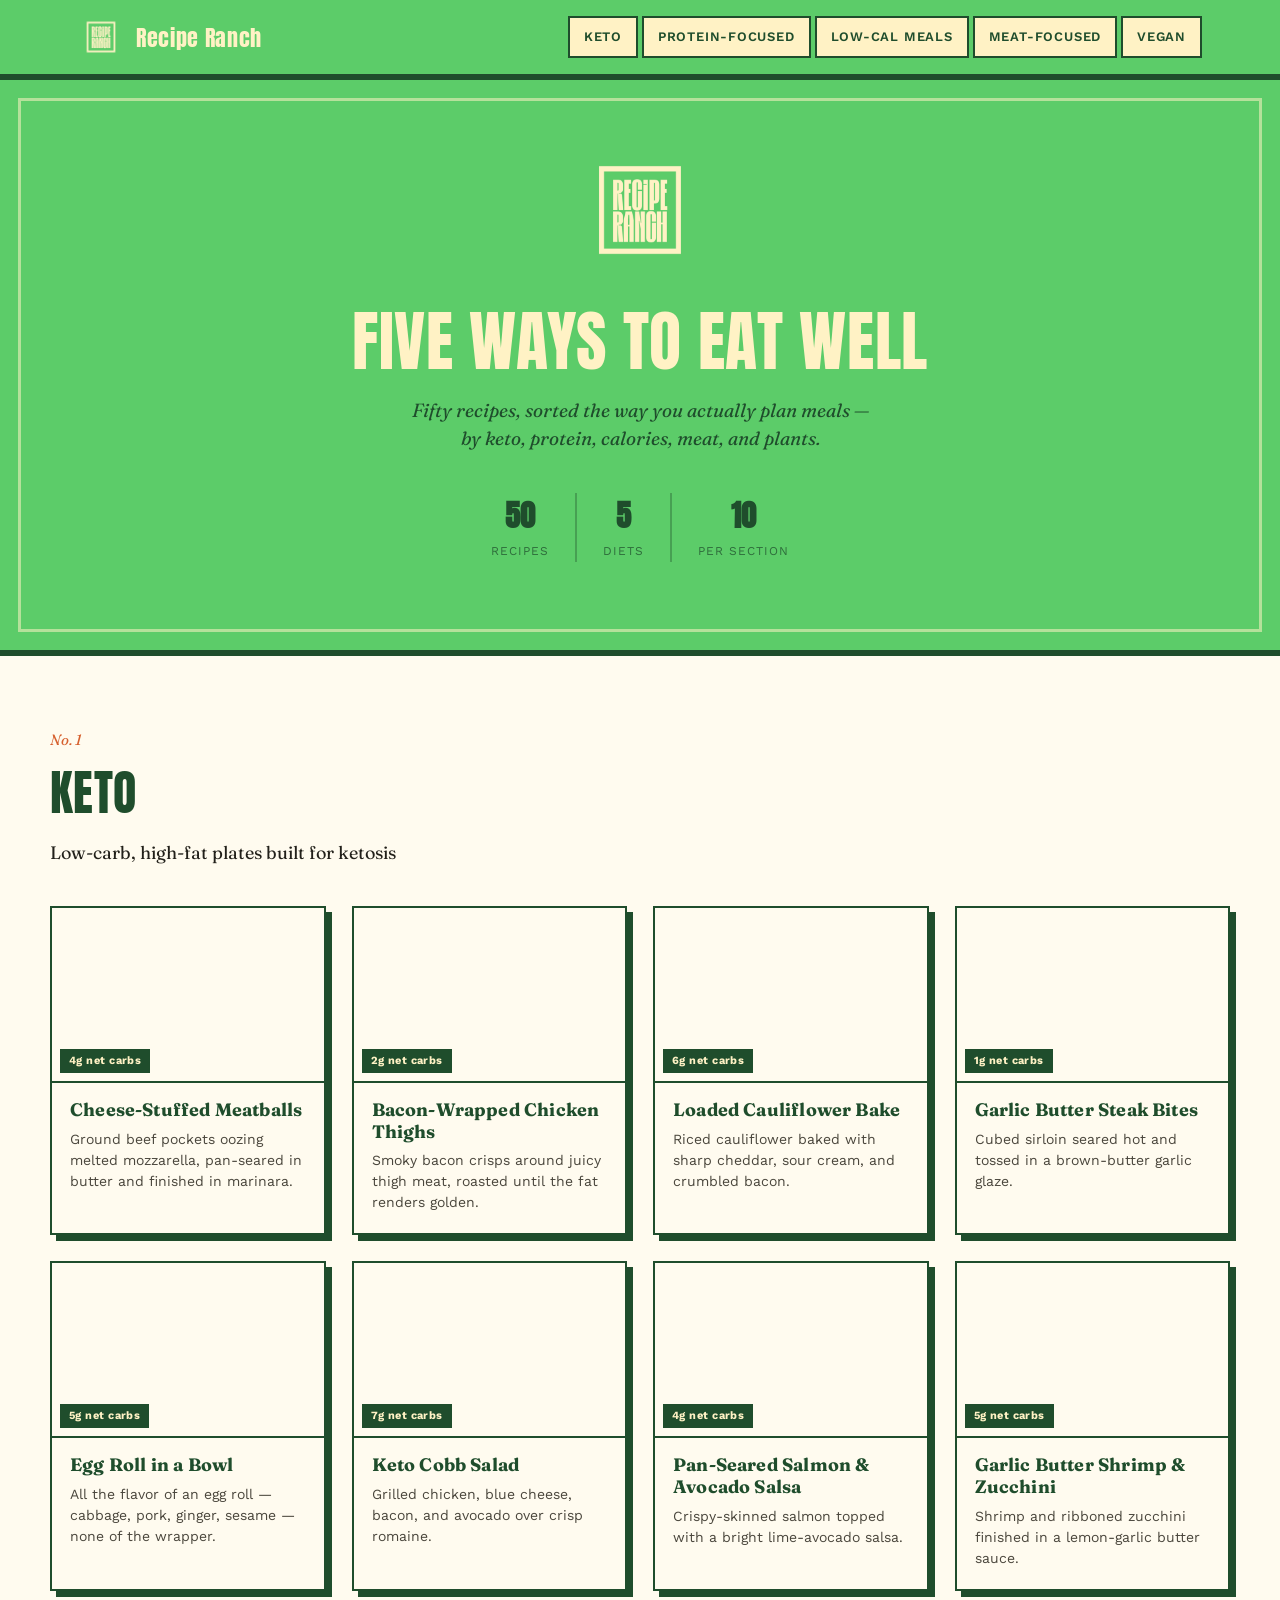
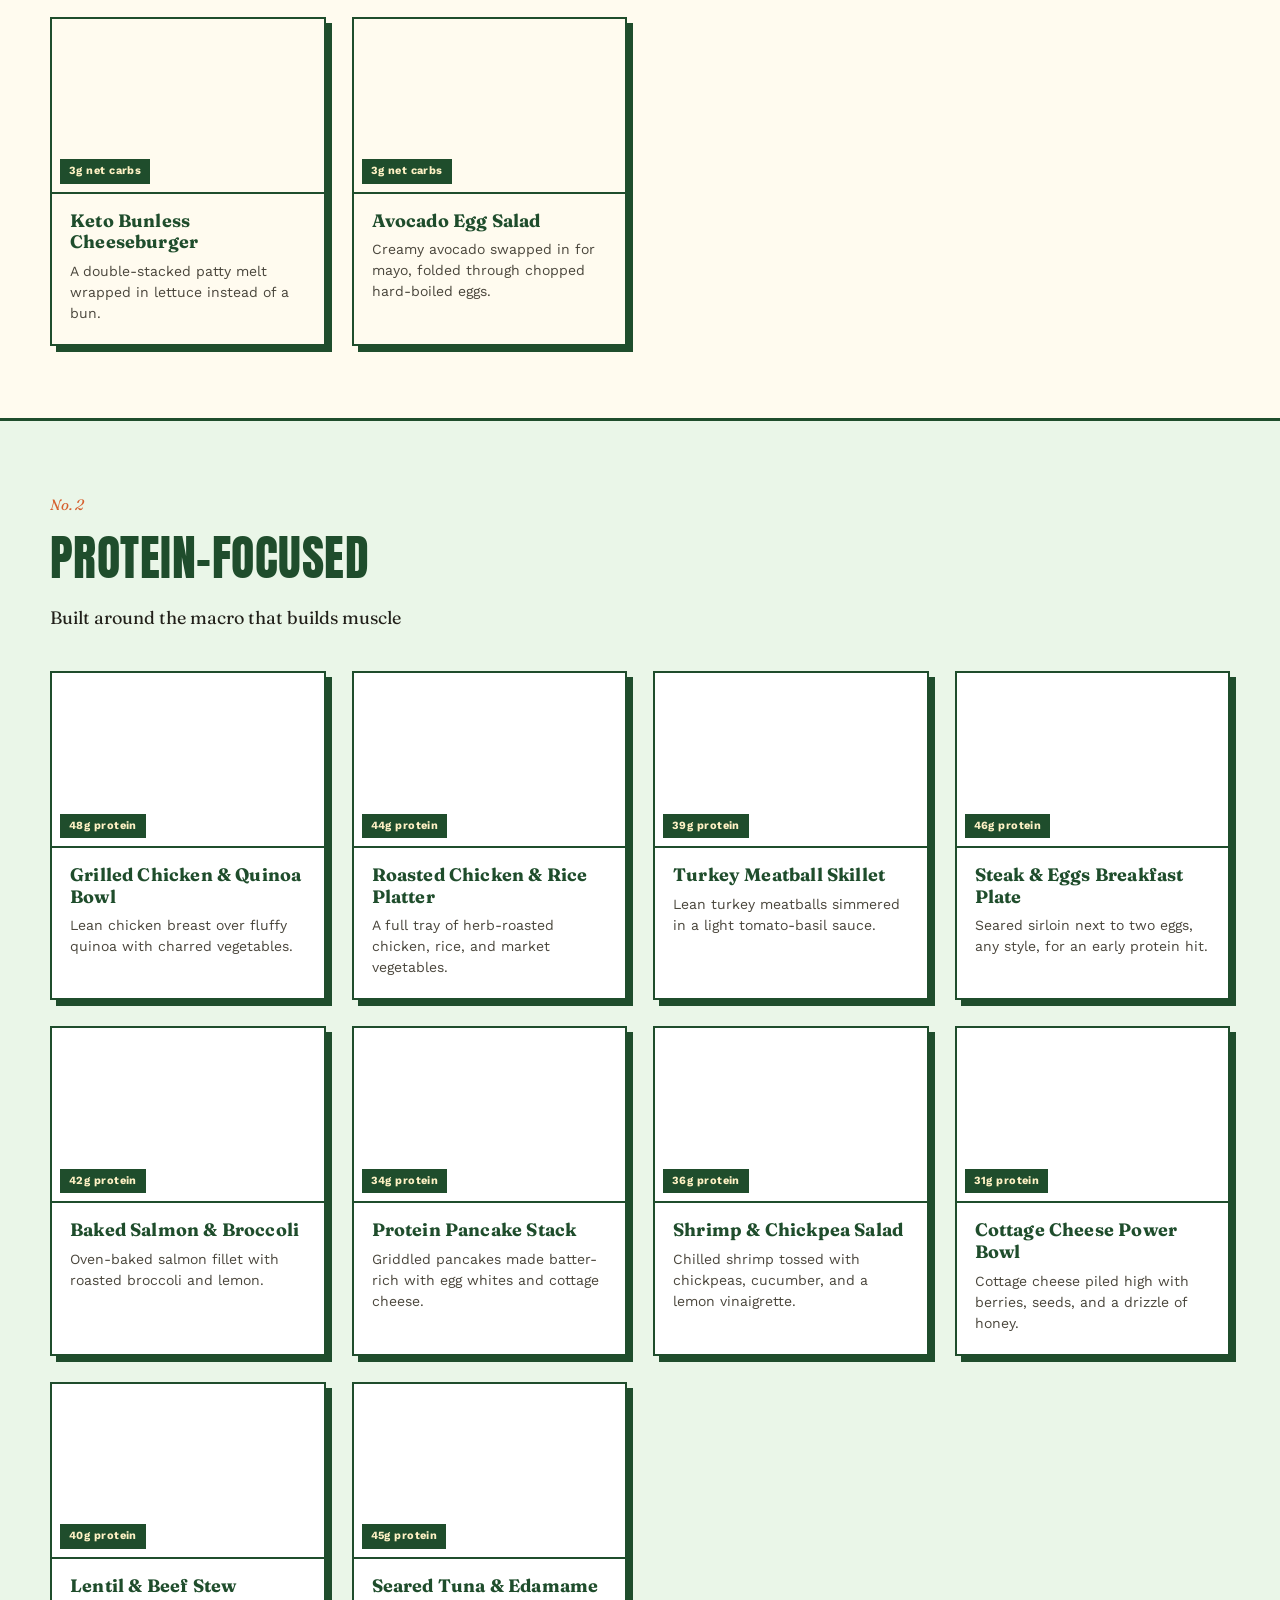
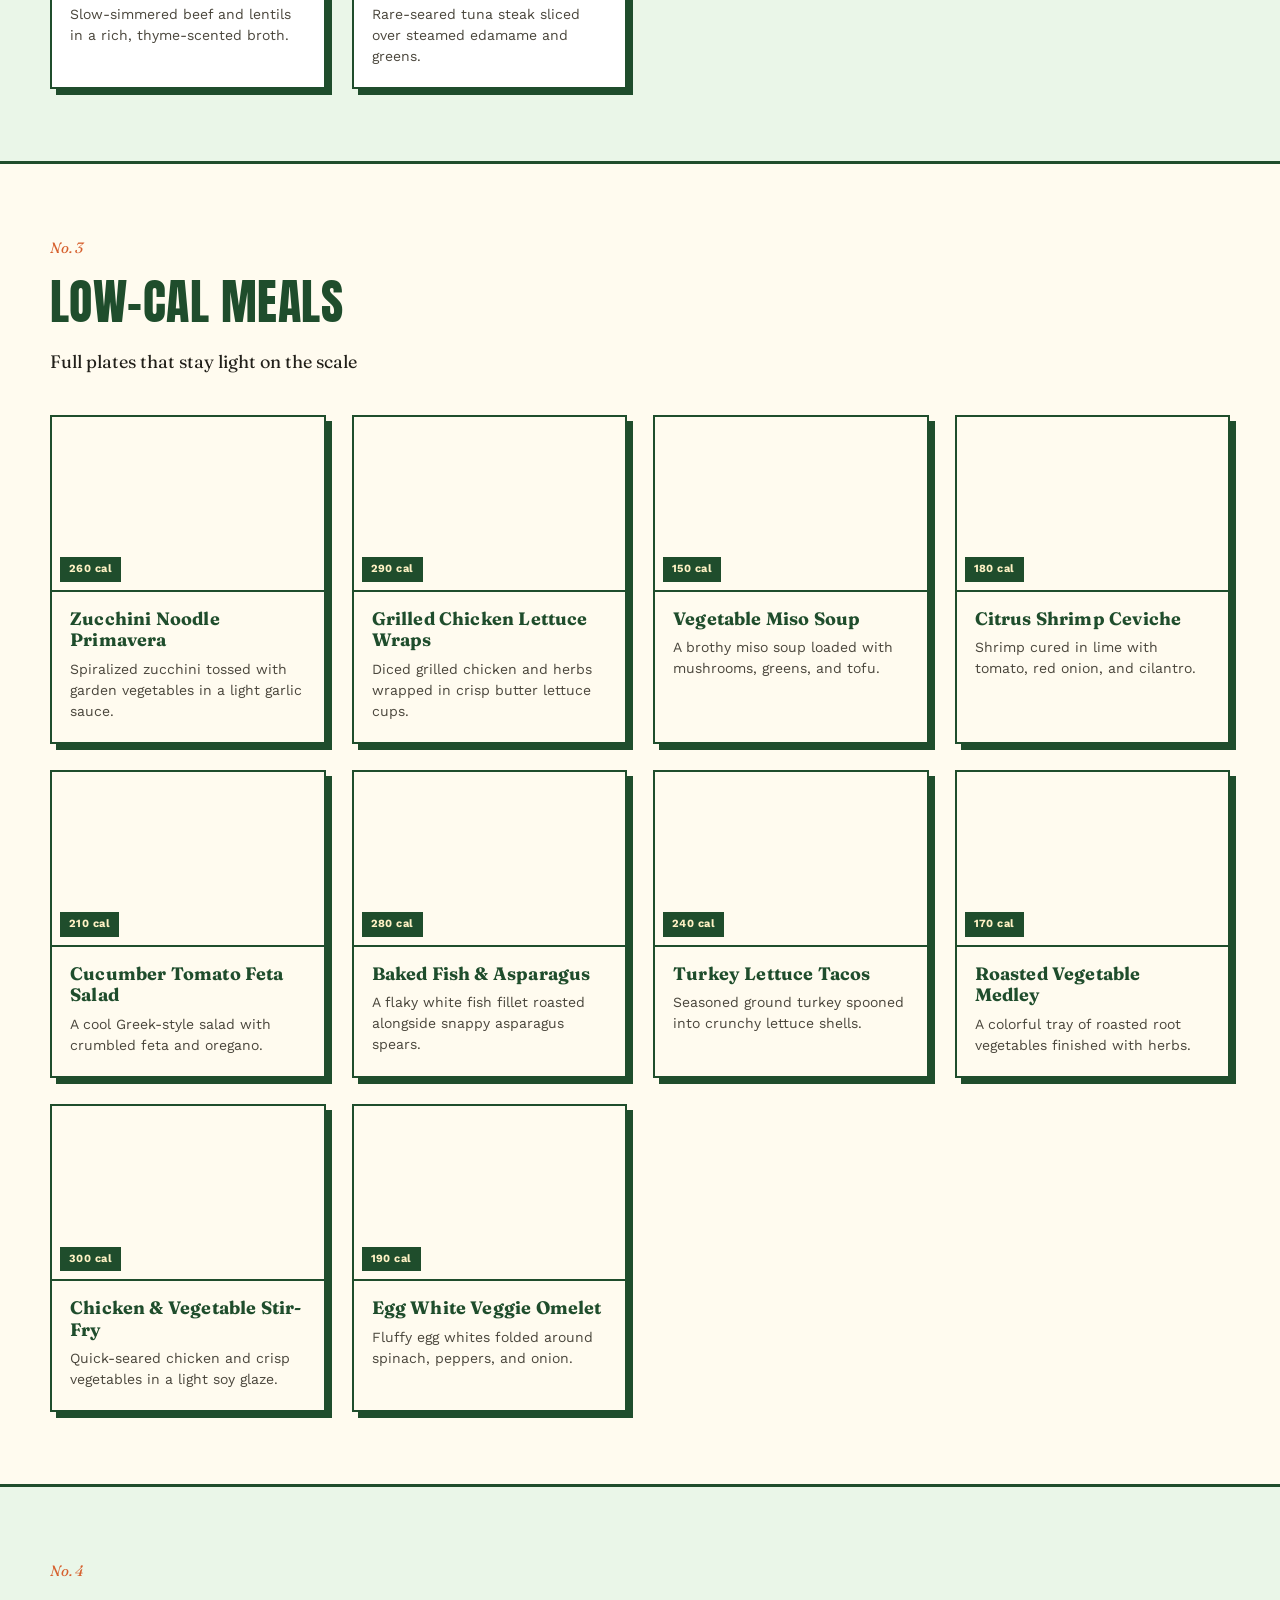
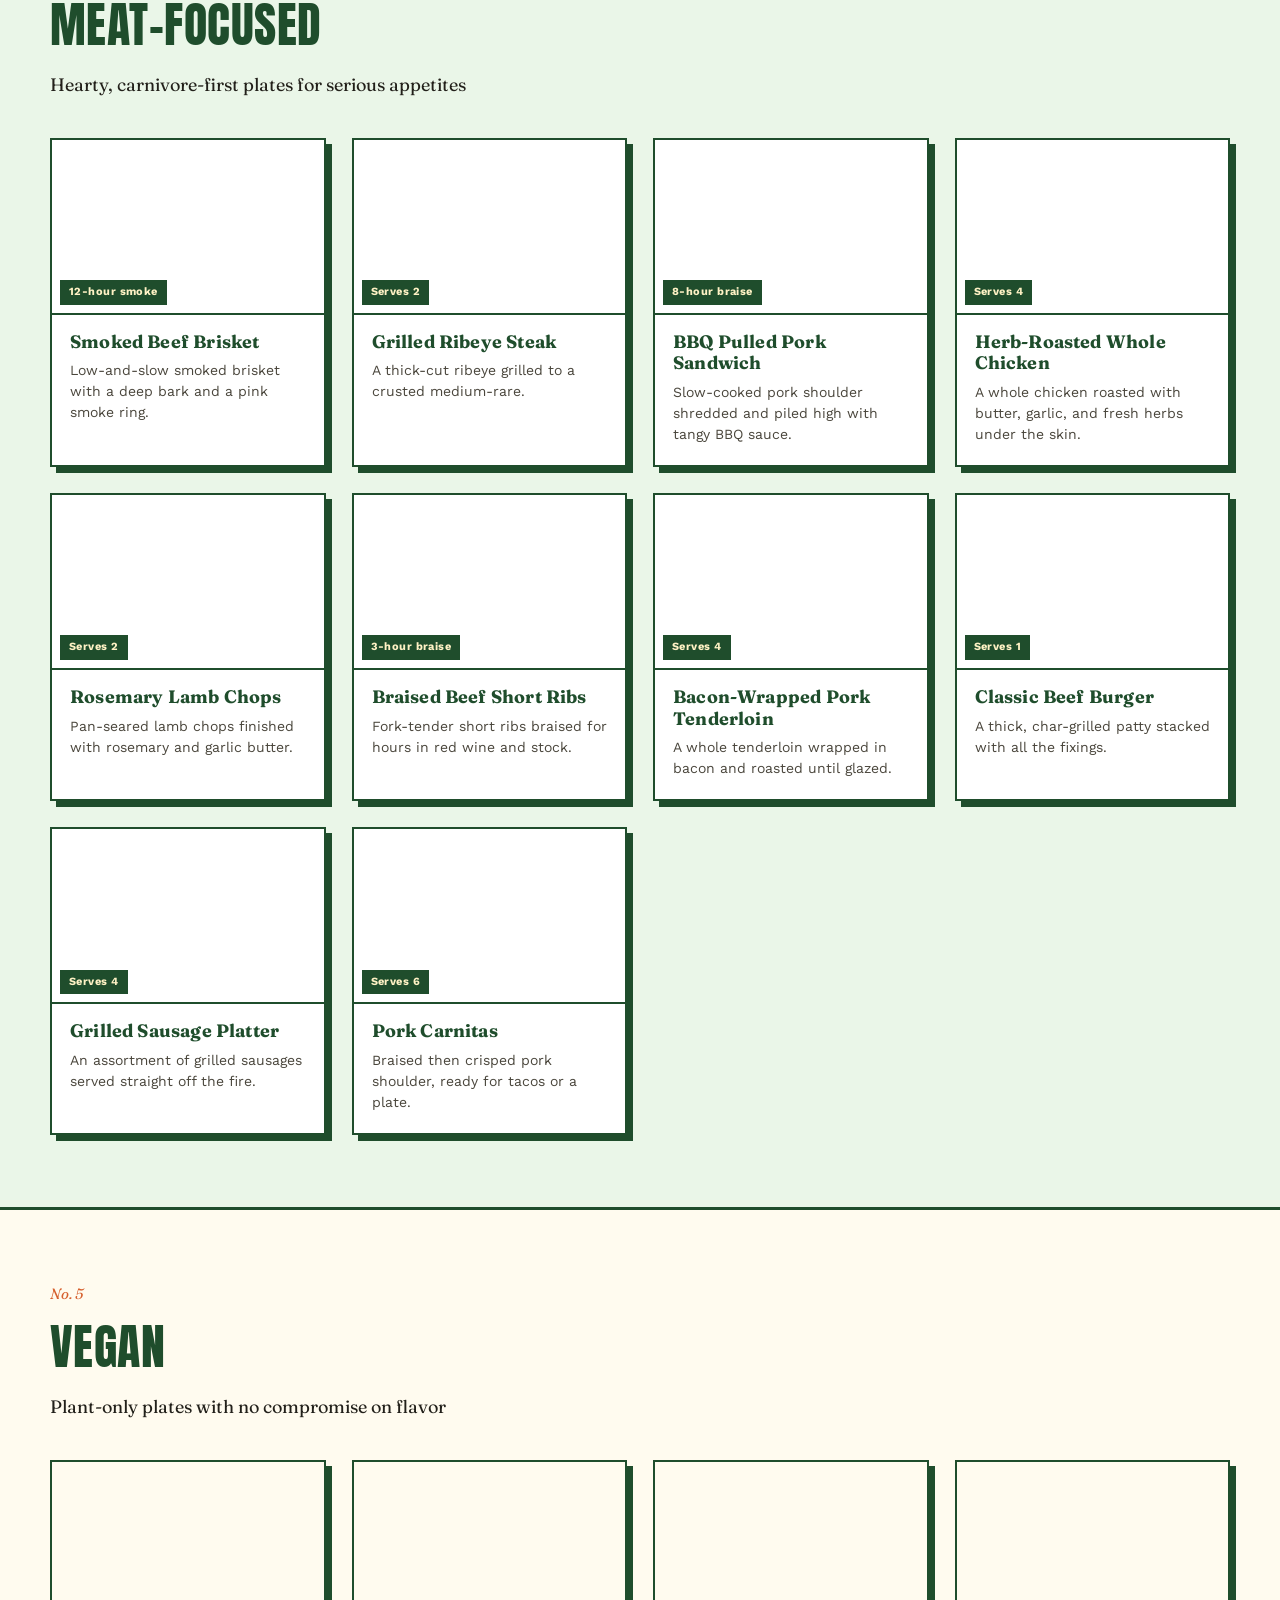
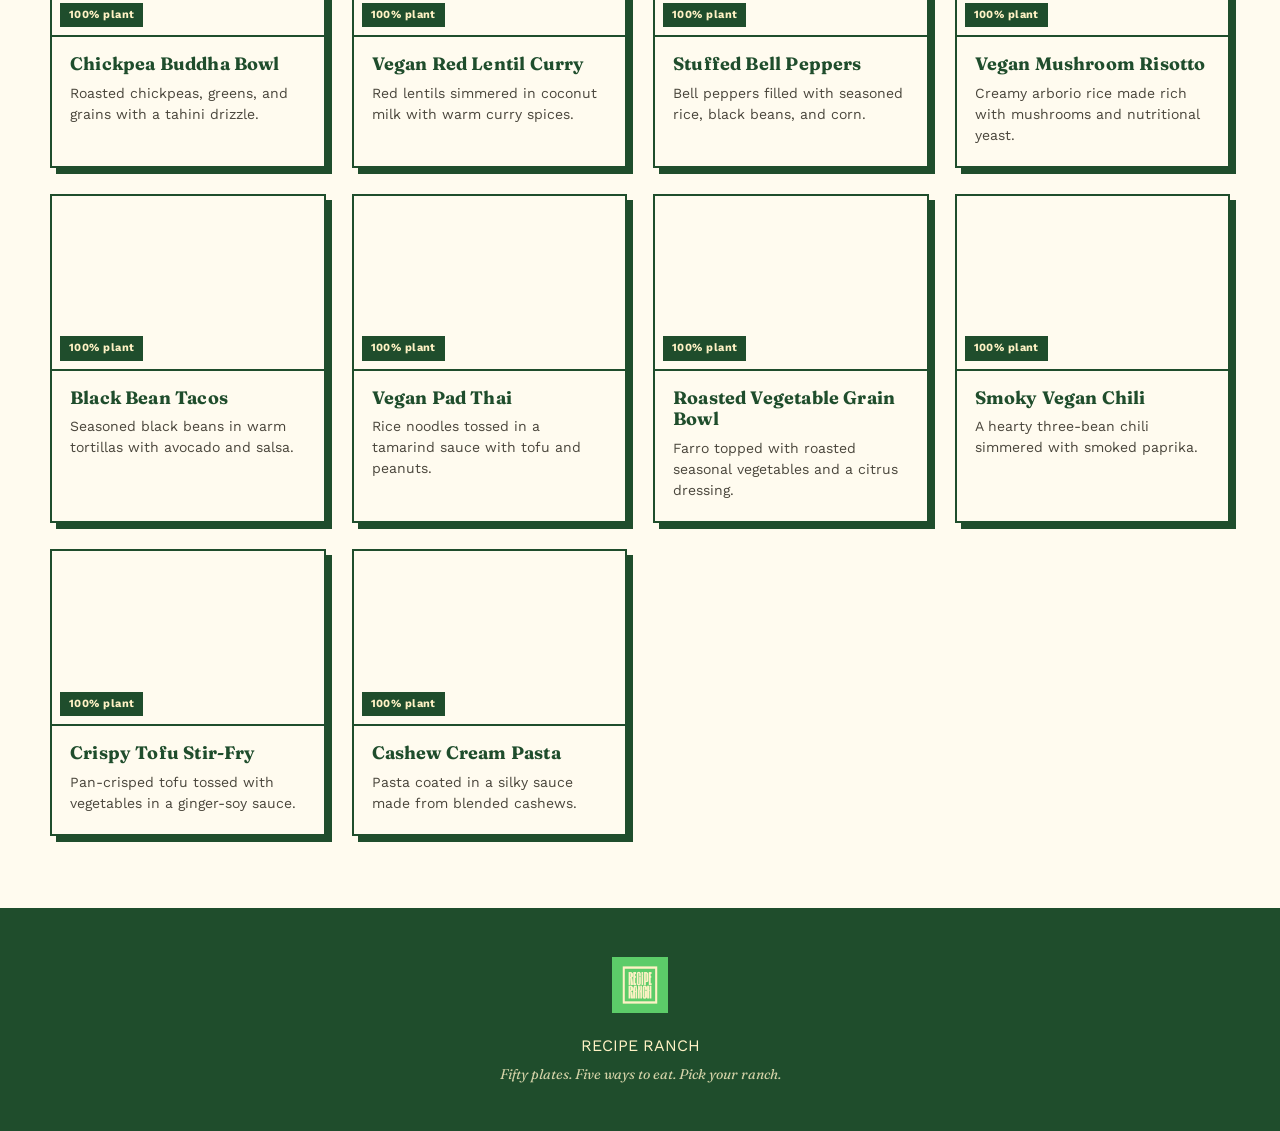
==== recipe-ranch.html @ 983e6ba3 "Add complete 50-recipe Recipe Ranch single-file web app with interactive modals" ====
<!DOCTYPE html>
<html lang="en">
<head>
<meta charset="UTF-8">
<meta name="viewport" content="width=device-width, initial-scale=1.0">
<title>Recipe Ranch</title>
<link rel="preconnect" href="https://fonts.googleapis.com">
<link href="https://fonts.googleapis.com/css2?family=Anton&family=Fraunces:ital,opsz,wght@0,9..144,400;0,9..144,600;0,9..144,700;1,9..144,500&family=Work+Sans:wght@400;500;600;700&display=swap" rel="stylesheet">
<style>
  :root {
    --green: #5CCC69;
    --green-deep: #1F4D2C;
    --green-light: #EAF6E8;
    --cream: #FFF2C5;
    --cream-soft: #FFFBEF;
    --ink: #22201A;
    --clay: #D6602E;
  }

  * { box-sizing: border-box; }
  html { scroll-behavior: smooth; }
  body {
    margin: 0;
    background: var(--cream-soft);
    color: var(--ink);
    font-family: 'Work Sans', sans-serif;
    line-height: 1.5;
  }

  h1, h2, h3 {
    font-family: 'Anton', sans-serif;
    font-weight: 400;
    letter-spacing: 0.01em;
    margin: 0;
  }

  a { color: inherit; }

  /* ---------- Header / Nav ---------- */
  header {
    position: sticky;
    top: 0;
    z-index: 50;
    background: var(--green);
    border-bottom: 6px solid var(--green-deep);
  }
  .nav-wrap {
    max-width: 1180px;
    margin: 0 auto;
    padding: 14px 28px;
    display: flex;
    align-items: center;
    justify-content: space-between;
    gap: 24px;
  }
  .brand {
    display: flex;
    align-items: center;
    gap: 12px;
  }
  .brand img {
    height: 46px;
    width: 46px;
    display: block;
  }
  .brand span {
    font-family: 'Anton', sans-serif;
    color: var(--cream);
    font-size: 22px;
    letter-spacing: 0.03em;
  }
  nav {
    display: flex;
    gap: 4px;
    flex-wrap: wrap;
  }
  nav a {
    text-decoration: none;
    color: var(--green-deep);
    background: var(--cream);
    font-weight: 600;
    font-size: 13px;
    text-transform: uppercase;
    letter-spacing: 0.06em;
    padding: 9px 14px;
    border: 2px solid var(--green-deep);
    transition: transform 0.15s ease, background 0.15s ease;
  }
  nav a:hover {
    background: var(--clay);
    color: var(--cream);
    transform: translateY(-2px);
  }

  /* ---------- Hero ---------- */
  .hero {
    background: var(--green);
    padding: 64px 28px 88px;
    position: relative;
    overflow: hidden;
    border-bottom: 6px solid var(--green-deep);
  }
  .hero::after {
    content: "";
    position: absolute;
    inset: 18px;
    border: 3px solid rgba(255,242,197,0.55);
    pointer-events: none;
  }
  .hero-inner {
    max-width: 780px;
    margin: 0 auto;
    text-align: center;
    position: relative;
  }
  .hero-inner img {
    width: 132px;
    margin-bottom: 26px;
  }
  .hero h1 {
    color: var(--cream);
    font-size: clamp(38px, 7vw, 66px);
    line-height: 0.98;
    text-transform: uppercase;
  }
  .hero p.sub {
    color: var(--green-deep);
    font-family: 'Fraunces', serif;
    font-style: italic;
    font-size: 19px;
    max-width: 480px;
    margin: 22px auto 0;
  }
  .hero-stats {
    margin-top: 40px;
    display: flex;
    justify-content: center;
    gap: 0;
    flex-wrap: wrap;
  }
  .hero-stats div {
    padding: 0 26px;
    border-left: 2px solid rgba(31,77,44,0.35);
  }
  .hero-stats div:first-child { border-left: none; }
  .hero-stats strong {
    display: block;
    font-family: 'Anton', sans-serif;
    font-size: 30px;
    color: var(--green-deep);
  }
  .hero-stats span {
    font-size: 12px;
    text-transform: uppercase;
    letter-spacing: 0.08em;
    color: var(--green-deep);
    opacity: 0.75;
  }

  /* ---------- Bands / Sections ---------- */
  .band {
    padding: 72px 28px;
    border-bottom: 3px solid var(--green-deep);
  }
  .band-cream { background: var(--cream-soft); }
  .band-green-light { background: var(--green-light); }

  .wrap { max-width: 1180px; margin: 0 auto; }

  .section-head {
    margin-bottom: 40px;
    max-width: 620px;
  }
  .eyebrow-mark {
    display: inline-block;
    font-family: 'Fraunces', serif;
    font-style: italic;
    font-size: 15px;
    color: var(--clay);
    margin-bottom: 6px;
  }
  .section-head h2 {
    font-size: clamp(32px, 5vw, 48px);
    color: var(--green-deep);
    text-transform: uppercase;
  }
  .section-head .tagline {
    font-family: 'Fraunces', serif;
    font-size: 18px;
    color: var(--ink);
    margin-top: 10px;
  }

  .grid {
    display: grid;
    grid-template-columns: repeat(auto-fill, minmax(250px, 1fr));
    gap: 26px;
  }

  .card {
    background: var(--cream-soft);
    border: 2px solid var(--green-deep);
    box-shadow: 6px 6px 0 var(--green-deep);
    display: flex;
    flex-direction: column;
    transition: transform 0.18s ease, box-shadow 0.18s ease;
  }
  .band-green-light .card { background: #fff; }
  .card:hover {
    transform: translate(-3px, -3px);
    box-shadow: 9px 9px 0 var(--green-deep);
  }
  .card-img {
    height: 175px;
    background-size: cover;
    background-position: center;
    position: relative;
    border-bottom: 2px solid var(--green-deep);
  }
  .macro-tag {
    position: absolute;
    bottom: 8px;
    left: 8px;
    background: var(--green-deep);
    color: var(--cream);
    font-size: 11px;
    font-weight: 700;
    letter-spacing: 0.04em;
    padding: 4px 9px;
  }
  .card-body {
    padding: 16px 18px 20px;
    flex: 1;
    display: flex;
    flex-direction: column;
  }
  .card-body h3 {
    font-family: 'Fraunces', serif;
    font-weight: 700;
    font-size: 18px;
    color: var(--green-deep);
    line-height: 1.2;
    margin-bottom: 8px;
  }
  .card-body p {
    font-size: 14px;
    color: #4a463c;
    margin: 0;
  }

  /* ---------- Footer ---------- */
  footer {
    background: var(--green-deep);
    color: var(--cream);
    text-align: center;
    padding: 46px 28px;
  }
  footer img {
    height: 56px;
    margin-bottom: 14px;
  }
  footer p {
    font-family: 'Fraunces', serif;
    font-style: italic;
    font-size: 14px;
    opacity: 0.8;
    margin: 6px 0 0;
  }

  @media (max-width: 640px) {
    nav { display: none; }
    .hero { padding: 48px 20px 64px; }
    .band { padding: 52px 18px; }
  }

  /* ---------- Recipe Modal Styles ---------- */
  a.card {
    text-decoration: none;
    color: inherit;
  }
  .card-img {
    position: relative;
    overflow: hidden;
  }
  .card-hover-overlay {
    position: absolute;
    inset: 0;
    background: rgba(31, 77, 44, 0.4);
    display: flex;
    align-items: center;
    justify-content: center;
    opacity: 0;
    transition: opacity 0.2s ease;
  }
  .card:hover .card-hover-overlay {
    opacity: 1;
  }
  .card-hover-btn {
    background: var(--cream);
    color: var(--green-deep);
    font-family: 'Anton', sans-serif;
    font-size: 13px;
    text-transform: uppercase;
    letter-spacing: 0.05em;
    padding: 8px 14px;
    border: 2px solid var(--green-deep);
    box-shadow: 3px 3px 0 var(--green-deep);
  }

  .recipe-modal {
    position: fixed;
    inset: 0;
    z-index: 1000;
    display: flex;
    align-items: center;
    justify-content: center;
    padding: 20px;
    opacity: 0;
    pointer-events: none;
    transition: opacity 0.25s ease;
  }
  .recipe-modal:target {
    opacity: 1;
    pointer-events: auto;
  }
  .modal-overlay-bg {
    position: absolute;
    inset: 0;
    background: rgba(34, 32, 26, 0.7);
    backdrop-filter: blur(4px);
    cursor: default;
  }
  .modal-dialog {
    position: relative;
    z-index: 1001;
    background: var(--cream-soft);
    border: 4px solid var(--green-deep);
    box-shadow: 10px 10px 0 var(--green-deep);
    width: 100%;
    max-width: 900px;
    max-height: 90vh;
    overflow-y: auto;
    border-radius: 0;
  }
  .close-btn {
    position: absolute;
    top: 14px;
    right: 14px;
    z-index: 1002;
    background: var(--clay);
    color: var(--cream);
    font-family: 'Anton', sans-serif;
    font-size: 14px;
    text-transform: uppercase;
    letter-spacing: 0.05em;
    padding: 6px 12px;
    text-decoration: none;
    border: 2px solid var(--green-deep);
    box-shadow: 2px 2px 0 var(--green-deep);
    transition: transform 0.15s ease, background 0.15s ease;
  }
  .close-btn:hover {
    background: var(--clay-hover);
    transform: translateY(-1px);
  }
  .modal-hero {
    display: grid;
    grid-template-columns: 240px 1fr;
    background: var(--cream);
    border-bottom: 4px solid var(--green-deep);
  }
  .modal-hero-img {
    background-size: cover;
    background-position: center;
    border-right: 4px solid var(--green-deep);
    min-height: 180px;
  }
  .modal-hero-body {
    padding: 24px;
    display: flex;
    flex-direction: column;
    justify-content: center;
  }
  .modal-category-tag {
    align-self: flex-start;
    background: var(--clay);
    color: var(--cream);
    font-size: 11px;
    font-weight: 700;
    text-transform: uppercase;
    letter-spacing: 0.06em;
    padding: 3px 8px;
    margin-bottom: 8px;
    border: 1px solid var(--green-deep);
  }
  .modal-hero-body h2 {
    font-size: 32px;
    color: var(--green-deep);
    margin: 0 0 6px 0;
    line-height: 1.1;
  }
  .modal-hero-body p {
    font-family: 'Fraunces', serif;
    font-size: 15px;
    color: #4a463c;
    margin: 0;
  }
  .modal-stats-bar {
    display: grid;
    grid-template-columns: repeat(6, 1fr);
    background: var(--green);
    border-bottom: 4px solid var(--green-deep);
    text-align: center;
  }
  .stat-box {
    padding: 12px 6px;
    border-right: 2px solid var(--green-deep);
  }
  .stat-box:last-child { border-right: none; }
  .stat-box label {
    display: block;
    font-size: 11px;
    text-transform: uppercase;
    font-weight: 700;
    color: var(--green-deep);
  }
  .stat-box value {
    display: block;
    font-family: 'Anton', sans-serif;
    font-size: 20px;
    color: var(--cream);
    text-shadow: 1px 1px 0 var(--green-deep);
  }
  .recipe-body-grid {
    display: grid;
    grid-template-columns: 1fr 1.3fr;
    gap: 32px;
    padding: 32px;
  }
  .section-title {
    font-size: 24px;
    color: var(--green-deep);
    text-transform: uppercase;
    border-bottom: 3px solid var(--green-deep);
    padding-bottom: 6px;
    margin-bottom: 16px;
  }
  .ingredients-list {
    list-style: none;
    padding: 0;
    margin: 0;
    display: flex;
    flex-direction: column;
    gap: 10px;
  }
  .ingredients-list li label {
    display: flex;
    align-items: center;
    gap: 12px;
    font-size: 15px;
    padding: 10px 14px;
    background: #fff;
    border: 2px solid var(--green-deep);
    box-shadow: 3px 3px 0 rgba(31,77,44,0.15);
    cursor: pointer;
  }
  .ingredients-list input[type="checkbox"] {
    width: 18px;
    height: 18px;
    accent-color: var(--clay);
    cursor: pointer;
  }
  .instructions-list {
    padding: 0;
    margin: 0;
    list-style: none;
    display: flex;
    flex-direction: column;
    gap: 14px;
  }
  .instruction-step {
    display: grid;
    grid-template-columns: 34px 1fr;
    gap: 14px;
    background: #fff;
    border: 2px solid var(--green-deep);
    box-shadow: 3px 3px 0 var(--green-deep);
    padding: 14px;
  }
  .step-num {
    width: 34px;
    height: 34px;
    background: var(--green-deep);
    color: var(--cream);
    font-family: 'Anton', sans-serif;
    font-size: 17px;
    display: flex;
    align-items: center;
    justify-content: center;
    border: 2px solid var(--green-deep);
  }
  .step-text {
    font-size: 15px;
    line-height: 1.45;
  }
  .chef-tip-box {
    margin-top: 24px;
    background: var(--cream);
    border: 3px solid var(--clay);
    padding: 16px 20px;
    box-shadow: 4px 4px 0 var(--clay);
  }
  .chef-tip-box h4 {
    color: var(--clay);
    font-size: 18px;
    margin-bottom: 6px;
    text-transform: uppercase;
  }
  .chef-tip-box p {
    font-family: 'Fraunces', serif;
    font-style: italic;
    font-size: 14px;
    margin: 0;
  }
  @media (max-width: 820px) {
    .modal-hero { grid-template-columns: 1fr; }
    .modal-hero-img { height: 200px; border-right: none; border-bottom: 4px solid var(--green-deep); }
    .recipe-body-grid { grid-template-columns: 1fr; gap: 24px; padding: 20px; }
  }
</style>
</head>
<body>

<header>
  <div class="nav-wrap">
    <div class="brand">
      <img src="[data-uri]" alt="Recipe Ranch logo">
      <span>Recipe Ranch</span>
    </div>
    <nav>
      <a href="#keto">Keto</a>
<a href="#protein">Protein-Focused</a>
<a href="#lowcal">Low-Cal Meals</a>
<a href="#meat">Meat-Focused</a>
<a href="#vegan">Vegan</a>
    </nav>
  </div>
</header>

<div class="hero">
  <div class="hero-inner">
    <img src="[data-uri]" alt="Recipe Ranch logo">
    <h1>Five ways to eat well</h1>
    <p class="sub">Fifty recipes, sorted the way you actually plan meals — by keto, protein, calories, meat, and plants.</p>
    <div class="hero-stats">
      <div><strong>50</strong><span>Recipes</span></div>
      <div><strong>5</strong><span>Diets</span></div>
      <div><strong>10</strong><span>Per Section</span></div>
    </div>
  </div>
</div>


  
  <section class="band band-cream" id="keto">
    <div class="wrap">
      <div class="section-head">
        <span class="eyebrow-mark">No. 1</span>
        <h2>Keto</h2>
        <p class="tagline">Low-carb, high-fat plates built for ketosis</p>
      </div>
      <div class="grid">

        <a href="#keto-1" class="card">
          <div class="card-img" style="background-image:url('https://images.unsplash.com/photo-1529042410759-befb1204b468?fm=jpg&q=80&w=1000&auto=format&fit=crop')">
            <span class="macro-tag">4g net carbs</span>
            <div class="card-hover-overlay"><span class="card-hover-btn">Click for Recipe ➔</span></div>
          </div>
          <div class="card-body">
            <h3>Cheese-Stuffed Meatballs</h3>
            <p>Ground beef pockets oozing melted mozzarella, pan-seared in butter and finished in marinara.</p>
          </div>
        </a>

        <a href="#keto-2" class="card">
          <div class="card-img" style="background-image:url('https://images.unsplash.com/photo-1753775290395-09e3cb0b6f70?fm=jpg&q=80&w=1000&auto=format&fit=crop')">
            <span class="macro-tag">2g net carbs</span>
            <div class="card-hover-overlay"><span class="card-hover-btn">Click for Recipe ➔</span></div>
          </div>
          <div class="card-body">
            <h3>Bacon-Wrapped Chicken Thighs</h3>
            <p>Smoky bacon crisps around juicy thigh meat, roasted until the fat renders golden.</p>
          </div>
        </a>

        <a href="#keto-3" class="card">
          <div class="card-img" style="background-image:url('https://images.unsplash.com/photo-1604908176997-125f25cc6f3d?fm=jpg&q=80&w=1000&auto=format&fit=crop')">
            <span class="macro-tag">6g net carbs</span>
            <div class="card-hover-overlay"><span class="card-hover-btn">Click for Recipe ➔</span></div>
          </div>
          <div class="card-body">
            <h3>Loaded Cauliflower Bake</h3>
            <p>Riced cauliflower baked with sharp cheddar, sour cream, and crumbled bacon.</p>
          </div>
        </a>

        <a href="#keto-4" class="card">
          <div class="card-img" style="background-image:url('https://images.unsplash.com/photo-1565299715199-866c917206bb?fm=jpg&q=80&w=1000&auto=format&fit=crop')">
            <span class="macro-tag">1g net carbs</span>
            <div class="card-hover-overlay"><span class="card-hover-btn">Click for Recipe ➔</span></div>
          </div>
          <div class="card-body">
            <h3>Garlic Butter Steak Bites</h3>
            <p>Cubed sirloin seared hot and tossed in a brown-butter garlic glaze.</p>
          </div>
        </a>

        <a href="#keto-5" class="card">
          <div class="card-img" style="background-image:url('https://images.unsplash.com/photo-1432139509613-5c4255815697?fm=jpg&q=80&w=1000&auto=format&fit=crop')">
            <span class="macro-tag">5g net carbs</span>
            <div class="card-hover-overlay"><span class="card-hover-btn">Click for Recipe ➔</span></div>
          </div>
          <div class="card-body">
            <h3>Egg Roll in a Bowl</h3>
            <p>All the flavor of an egg roll — cabbage, pork, ginger, sesame — none of the wrapper.</p>
          </div>
        </a>

        <a href="#keto-6" class="card">
          <div class="card-img" style="background-image:url('https://images.unsplash.com/photo-1547496502-affa22d38842?fm=jpg&q=80&w=1000&auto=format&fit=crop')">
            <span class="macro-tag">7g net carbs</span>
            <div class="card-hover-overlay"><span class="card-hover-btn">Click for Recipe ➔</span></div>
          </div>
          <div class="card-body">
            <h3>Keto Cobb Salad</h3>
            <p>Grilled chicken, blue cheese, bacon, and avocado over crisp romaine.</p>
          </div>
        </a>

        <a href="#keto-7" class="card">
          <div class="card-img" style="background-image:url('https://images.unsplash.com/photo-1508170754725-6e9a5cfbcabf?fm=jpg&q=80&w=1000&auto=format&fit=crop')">
            <span class="macro-tag">4g net carbs</span>
            <div class="card-hover-overlay"><span class="card-hover-btn">Click for Recipe ➔</span></div>
          </div>
          <div class="card-body">
            <h3>Pan-Seared Salmon & Avocado Salsa</h3>
            <p>Crispy-skinned salmon topped with a bright lime-avocado salsa.</p>
          </div>
        </a>

        <a href="#keto-8" class="card">
          <div class="card-img" style="background-image:url('https://images.unsplash.com/photo-1560717845-968823efbee1?fm=jpg&q=80&w=1000&auto=format&fit=crop')">
            <span class="macro-tag">5g net carbs</span>
            <div class="card-hover-overlay"><span class="card-hover-btn">Click for Recipe ➔</span></div>
          </div>
          <div class="card-body">
            <h3>Garlic Butter Shrimp & Zucchini</h3>
            <p>Shrimp and ribboned zucchini finished in a lemon-garlic butter sauce.</p>
          </div>
        </a>

        <a href="#keto-9" class="card">
          <div class="card-img" style="background-image:url('https://images.unsplash.com/photo-1553979459-d2229ba7433b?fm=jpg&q=80&w=1000&auto=format&fit=crop')">
            <span class="macro-tag">3g net carbs</span>
            <div class="card-hover-overlay"><span class="card-hover-btn">Click for Recipe ➔</span></div>
          </div>
          <div class="card-body">
            <h3>Keto Bunless Cheeseburger</h3>
            <p>A double-stacked patty melt wrapped in lettuce instead of a bun.</p>
          </div>
        </a>

        <a href="#keto-10" class="card">
          <div class="card-img" style="background-image:url('https://images.unsplash.com/photo-1490645935967-10de6ba17061?fm=jpg&q=80&w=1000&auto=format&fit=crop')">
            <span class="macro-tag">3g net carbs</span>
            <div class="card-hover-overlay"><span class="card-hover-btn">Click for Recipe ➔</span></div>
          </div>
          <div class="card-body">
            <h3>Avocado Egg Salad</h3>
            <p>Creamy avocado swapped in for mayo, folded through chopped hard-boiled eggs.</p>
          </div>
        </a>

      </div>
    </div>
  </section>


  <section class="band band-green-light" id="protein">
    <div class="wrap">
      <div class="section-head">
        <span class="eyebrow-mark">No. 2</span>
        <h2>Protein-Focused</h2>
        <p class="tagline">Built around the macro that builds muscle</p>
      </div>
      <div class="grid">

        <a href="#protein-1" class="card">
          <div class="card-img" style="background-image:url('https://images.unsplash.com/photo-1670398564097-0762e1b30b3a?fm=jpg&q=80&w=1000&auto=format&fit=crop')">
            <span class="macro-tag">48g protein</span>
            <div class="card-hover-overlay"><span class="card-hover-btn">Click for Recipe ➔</span></div>
          </div>
          <div class="card-body">
            <h3>Grilled Chicken & Quinoa Bowl</h3>
            <p>Lean chicken breast over fluffy quinoa with charred vegetables.</p>
          </div>
        </a>

        <a href="#protein-2" class="card">
          <div class="card-img" style="background-image:url('https://images.unsplash.com/photo-1781334266250-a7e72fdf539f?fm=jpg&q=80&w=1000&auto=format&fit=crop')">
            <span class="macro-tag">44g protein</span>
            <div class="card-hover-overlay"><span class="card-hover-btn">Click for Recipe ➔</span></div>
          </div>
          <div class="card-body">
            <h3>Roasted Chicken & Rice Platter</h3>
            <p>A full tray of herb-roasted chicken, rice, and market vegetables.</p>
          </div>
        </a>

        <a href="#protein-3" class="card">
          <div class="card-img" style="background-image:url('https://images.unsplash.com/photo-1615937657715-bc7b4b7962c1?fm=jpg&q=80&w=1000&auto=format&fit=crop')">
            <span class="macro-tag">39g protein</span>
            <div class="card-hover-overlay"><span class="card-hover-btn">Click for Recipe ➔</span></div>
          </div>
          <div class="card-body">
            <h3>Turkey Meatball Skillet</h3>
            <p>Lean turkey meatballs simmered in a light tomato-basil sauce.</p>
          </div>
        </a>

        <a href="#protein-4" class="card">
          <div class="card-img" style="background-image:url('https://images.unsplash.com/photo-1600891964092-4316c288032e?fm=jpg&q=80&w=1000&auto=format&fit=crop')">
            <span class="macro-tag">46g protein</span>
            <div class="card-hover-overlay"><span class="card-hover-btn">Click for Recipe ➔</span></div>
          </div>
          <div class="card-body">
            <h3>Steak & Eggs Breakfast Plate</h3>
            <p>Seared sirloin next to two eggs, any style, for an early protein hit.</p>
          </div>
        </a>

        <a href="#protein-5" class="card">
          <div class="card-img" style="background-image:url('https://images.unsplash.com/photo-1559058789-672da06263d8?fm=jpg&q=80&w=1000&auto=format&fit=crop')">
            <span class="macro-tag">42g protein</span>
            <div class="card-hover-overlay"><span class="card-hover-btn">Click for Recipe ➔</span></div>
          </div>
          <div class="card-body">
            <h3>Baked Salmon & Broccoli</h3>
            <p>Oven-baked salmon fillet with roasted broccoli and lemon.</p>
          </div>
        </a>

        <a href="#protein-6" class="card">
          <div class="card-img" style="background-image:url('https://images.unsplash.com/photo-1642689690500-f429a042cad1?fm=jpg&q=80&w=1000&auto=format&fit=crop')">
            <span class="macro-tag">34g protein</span>
            <div class="card-hover-overlay"><span class="card-hover-btn">Click for Recipe ➔</span></div>
          </div>
          <div class="card-body">
            <h3>Protein Pancake Stack</h3>
            <p>Griddled pancakes made batter-rich with egg whites and cottage cheese.</p>
          </div>
        </a>

        <a href="#protein-7" class="card">
          <div class="card-img" style="background-image:url('https://images.unsplash.com/photo-1572357176061-7c96fd2af22f?fm=jpg&q=80&w=1000&auto=format&fit=crop')">
            <span class="macro-tag">36g protein</span>
            <div class="card-hover-overlay"><span class="card-hover-btn">Click for Recipe ➔</span></div>
          </div>
          <div class="card-body">
            <h3>Shrimp & Chickpea Salad</h3>
            <p>Chilled shrimp tossed with chickpeas, cucumber, and a lemon vinaigrette.</p>
          </div>
        </a>

        <a href="#protein-8" class="card">
          <div class="card-img" style="background-image:url('https://images.unsplash.com/photo-1505714197102-6ae95091ed70?fm=jpg&q=80&w=1000&auto=format&fit=crop')">
            <span class="macro-tag">31g protein</span>
            <div class="card-hover-overlay"><span class="card-hover-btn">Click for Recipe ➔</span></div>
          </div>
          <div class="card-body">
            <h3>Cottage Cheese Power Bowl</h3>
            <p>Cottage cheese piled high with berries, seeds, and a drizzle of honey.</p>
          </div>
        </a>

        <a href="#protein-9" class="card">
          <div class="card-img" style="background-image:url('https://images.unsplash.com/photo-1546964124-0cce460f38ef?fm=jpg&q=80&w=1000&auto=format&fit=crop')">
            <span class="macro-tag">40g protein</span>
            <div class="card-hover-overlay"><span class="card-hover-btn">Click for Recipe ➔</span></div>
          </div>
          <div class="card-body">
            <h3>Lentil & Beef Stew</h3>
            <p>Slow-simmered beef and lentils in a rich, thyme-scented broth.</p>
          </div>
        </a>

        <a href="#protein-10" class="card">
          <div class="card-img" style="background-image:url('https://images.unsplash.com/photo-1683315446874-e6a629087ef8?fm=jpg&q=80&w=1000&auto=format&fit=crop')">
            <span class="macro-tag">45g protein</span>
            <div class="card-hover-overlay"><span class="card-hover-btn">Click for Recipe ➔</span></div>
          </div>
          <div class="card-body">
            <h3>Seared Tuna & Edamame</h3>
            <p>Rare-seared tuna steak sliced over steamed edamame and greens.</p>
          </div>
        </a>

      </div>
    </div>
  </section>


  <section class="band band-cream" id="lowcal">
    <div class="wrap">
      <div class="section-head">
        <span class="eyebrow-mark">No. 3</span>
        <h2>Low-Cal Meals</h2>
        <p class="tagline">Full plates that stay light on the scale</p>
      </div>
      <div class="grid">

        <a href="#lowcal-1" class="card">
          <div class="card-img" style="background-image:url('https://images.unsplash.com/photo-1641130382532-2514a6c93859?fm=jpg&q=80&w=1000&auto=format&fit=crop')">
            <span class="macro-tag">260 cal</span>
            <div class="card-hover-overlay"><span class="card-hover-btn">Click for Recipe ➔</span></div>
          </div>
          <div class="card-body">
            <h3>Zucchini Noodle Primavera</h3>
            <p>Spiralized zucchini tossed with garden vegetables in a light garlic sauce.</p>
          </div>
        </a>

        <a href="#lowcal-2" class="card">
          <div class="card-img" style="background-image:url('https://images.unsplash.com/photo-1781332149415-f420708ab98f?fm=jpg&q=80&w=1000&auto=format&fit=crop')">
            <span class="macro-tag">290 cal</span>
            <div class="card-hover-overlay"><span class="card-hover-btn">Click for Recipe ➔</span></div>
          </div>
          <div class="card-body">
            <h3>Grilled Chicken Lettuce Wraps</h3>
            <p>Diced grilled chicken and herbs wrapped in crisp butter lettuce cups.</p>
          </div>
        </a>

        <a href="#lowcal-3" class="card">
          <div class="card-img" style="background-image:url('https://images.unsplash.com/photo-1598449426314-8b02525e8733?fm=jpg&q=80&w=1000&auto=format&fit=crop')">
            <span class="macro-tag">150 cal</span>
            <div class="card-hover-overlay"><span class="card-hover-btn">Click for Recipe ➔</span></div>
          </div>
          <div class="card-body">
            <h3>Vegetable Miso Soup</h3>
            <p>A brothy miso soup loaded with mushrooms, greens, and tofu.</p>
          </div>
        </a>

        <a href="#lowcal-4" class="card">
          <div class="card-img" style="background-image:url('https://images.unsplash.com/photo-1599020792689-9fde458e7e17?fm=jpg&q=80&w=1000&auto=format&fit=crop')">
            <span class="macro-tag">180 cal</span>
            <div class="card-hover-overlay"><span class="card-hover-btn">Click for Recipe ➔</span></div>
          </div>
          <div class="card-body">
            <h3>Citrus Shrimp Ceviche</h3>
            <p>Shrimp cured in lime with tomato, red onion, and cilantro.</p>
          </div>
        </a>

        <a href="#lowcal-5" class="card">
          <div class="card-img" style="background-image:url('https://images.unsplash.com/photo-1542814880-7e62cf14b7c8?fm=jpg&q=80&w=1000&auto=format&fit=crop')">
            <span class="macro-tag">210 cal</span>
            <div class="card-hover-overlay"><span class="card-hover-btn">Click for Recipe ➔</span></div>
          </div>
          <div class="card-body">
            <h3>Cucumber Tomato Feta Salad</h3>
            <p>A cool Greek-style salad with crumbled feta and oregano.</p>
          </div>
        </a>

        <a href="#lowcal-6" class="card">
          <div class="card-img" style="background-image:url('https://images.unsplash.com/photo-1508170754725-6e9a5cfbcabf?fm=jpg&q=80&w=1000&auto=format&fit=crop')">
            <span class="macro-tag">280 cal</span>
            <div class="card-hover-overlay"><span class="card-hover-btn">Click for Recipe ➔</span></div>
          </div>
          <div class="card-body">
            <h3>Baked Fish & Asparagus</h3>
            <p>A flaky white fish fillet roasted alongside snappy asparagus spears.</p>
          </div>
        </a>

        <a href="#lowcal-7" class="card">
          <div class="card-img" style="background-image:url('https://images.unsplash.com/photo-1643594462181-7667928d072e?fm=jpg&q=80&w=1000&auto=format&fit=crop')">
            <span class="macro-tag">240 cal</span>
            <div class="card-hover-overlay"><span class="card-hover-btn">Click for Recipe ➔</span></div>
          </div>
          <div class="card-body">
            <h3>Turkey Lettuce Tacos</h3>
            <p>Seasoned ground turkey spooned into crunchy lettuce shells.</p>
          </div>
        </a>

        <a href="#lowcal-8" class="card">
          <div class="card-img" style="background-image:url('https://images.unsplash.com/photo-1619957666910-bf7ba37cda1b?fm=jpg&q=80&w=1000&auto=format&fit=crop')">
            <span class="macro-tag">170 cal</span>
            <div class="card-hover-overlay"><span class="card-hover-btn">Click for Recipe ➔</span></div>
          </div>
          <div class="card-body">
            <h3>Roasted Vegetable Medley</h3>
            <p>A colorful tray of roasted root vegetables finished with herbs.</p>
          </div>
        </a>

        <a href="#lowcal-9" class="card">
          <div class="card-img" style="background-image:url('https://images.unsplash.com/photo-1777891258069-454e66f8bedc?fm=jpg&q=80&w=1000&auto=format&fit=crop')">
            <span class="macro-tag">300 cal</span>
            <div class="card-hover-overlay"><span class="card-hover-btn">Click for Recipe ➔</span></div>
          </div>
          <div class="card-body">
            <h3>Chicken & Vegetable Stir-Fry</h3>
            <p>Quick-seared chicken and crisp vegetables in a light soy glaze.</p>
          </div>
        </a>

        <a href="#lowcal-10" class="card">
          <div class="card-img" style="background-image:url('https://images.unsplash.com/photo-1612871689804-26a67131416e?fm=jpg&q=80&w=1000&auto=format&fit=crop')">
            <span class="macro-tag">190 cal</span>
            <div class="card-hover-overlay"><span class="card-hover-btn">Click for Recipe ➔</span></div>
          </div>
          <div class="card-body">
            <h3>Egg White Veggie Omelet</h3>
            <p>Fluffy egg whites folded around spinach, peppers, and onion.</p>
          </div>
        </a>

      </div>
    </div>
  </section>


  <section class="band band-green-light" id="meat">
    <div class="wrap">
      <div class="section-head">
        <span class="eyebrow-mark">No. 4</span>
        <h2>Meat-Focused</h2>
        <p class="tagline">Hearty, carnivore-first plates for serious appetites</p>
      </div>
      <div class="grid">

        <a href="#meat-1" class="card">
          <div class="card-img" style="background-image:url('https://images.unsplash.com/photo-1529692236671-f1f6cf9683ba?fm=jpg&q=80&w=1000&auto=format&fit=crop')">
            <span class="macro-tag">12-hour smoke</span>
            <div class="card-hover-overlay"><span class="card-hover-btn">Click for Recipe ➔</span></div>
          </div>
          <div class="card-body">
            <h3>Smoked Beef Brisket</h3>
            <p>Low-and-slow smoked brisket with a deep bark and a pink smoke ring.</p>
          </div>
        </a>

        <a href="#meat-2" class="card">
          <div class="card-img" style="background-image:url('https://images.unsplash.com/photo-1723893905879-0e309c2a8e06?fm=jpg&q=80&w=1000&auto=format&fit=crop')">
            <span class="macro-tag">Serves 2</span>
            <div class="card-hover-overlay"><span class="card-hover-btn">Click for Recipe ➔</span></div>
          </div>
          <div class="card-body">
            <h3>Grilled Ribeye Steak</h3>
            <p>A thick-cut ribeye grilled to a crusted medium-rare.</p>
          </div>
        </a>

        <a href="#meat-3" class="card">
          <div class="card-img" style="background-image:url('https://images.unsplash.com/photo-1586190848861-99aa4a171e90?fm=jpg&q=80&w=1000&auto=format&fit=crop')">
            <span class="macro-tag">8-hour braise</span>
            <div class="card-hover-overlay"><span class="card-hover-btn">Click for Recipe ➔</span></div>
          </div>
          <div class="card-body">
            <h3>BBQ Pulled Pork Sandwich</h3>
            <p>Slow-cooked pork shoulder shredded and piled high with tangy BBQ sauce.</p>
          </div>
        </a>

        <a href="#meat-4" class="card">
          <div class="card-img" style="background-image:url('https://images.unsplash.com/photo-1668838195568-6a336797587f?fm=jpg&q=80&w=1000&auto=format&fit=crop')">
            <span class="macro-tag">Serves 4</span>
            <div class="card-hover-overlay"><span class="card-hover-btn">Click for Recipe ➔</span></div>
          </div>
          <div class="card-body">
            <h3>Herb-Roasted Whole Chicken</h3>
            <p>A whole chicken roasted with butter, garlic, and fresh herbs under the skin.</p>
          </div>
        </a>

        <a href="#meat-5" class="card">
          <div class="card-img" style="background-image:url('https://images.unsplash.com/photo-1558030089-02acba3c214e?fm=jpg&q=80&w=1000&auto=format&fit=crop')">
            <span class="macro-tag">Serves 2</span>
            <div class="card-hover-overlay"><span class="card-hover-btn">Click for Recipe ➔</span></div>
          </div>
          <div class="card-body">
            <h3>Rosemary Lamb Chops</h3>
            <p>Pan-seared lamb chops finished with rosemary and garlic butter.</p>
          </div>
        </a>

        <a href="#meat-6" class="card">
          <div class="card-img" style="background-image:url('https://images.unsplash.com/photo-1633436375795-12b3b339712f?fm=jpg&q=80&w=1000&auto=format&fit=crop')">
            <span class="macro-tag">3-hour braise</span>
            <div class="card-hover-overlay"><span class="card-hover-btn">Click for Recipe ➔</span></div>
          </div>
          <div class="card-body">
            <h3>Braised Beef Short Ribs</h3>
            <p>Fork-tender short ribs braised for hours in red wine and stock.</p>
          </div>
        </a>

        <a href="#meat-7" class="card">
          <div class="card-img" style="background-image:url('https://images.unsplash.com/photo-1558030006-450675393462?fm=jpg&q=80&w=1000&auto=format&fit=crop')">
            <span class="macro-tag">Serves 4</span>
            <div class="card-hover-overlay"><span class="card-hover-btn">Click for Recipe ➔</span></div>
          </div>
          <div class="card-body">
            <h3>Bacon-Wrapped Pork Tenderloin</h3>
            <p>A whole tenderloin wrapped in bacon and roasted until glazed.</p>
          </div>
        </a>

        <a href="#meat-8" class="card">
          <div class="card-img" style="background-image:url('https://images.unsplash.com/photo-1553979459-d2229ba7433b?fm=jpg&q=80&w=1000&auto=format&fit=crop')">
            <span class="macro-tag">Serves 1</span>
            <div class="card-hover-overlay"><span class="card-hover-btn">Click for Recipe ➔</span></div>
          </div>
          <div class="card-body">
            <h3>Classic Beef Burger</h3>
            <p>A thick, char-grilled patty stacked with all the fixings.</p>
          </div>
        </a>

        <a href="#meat-9" class="card">
          <div class="card-img" style="background-image:url('https://images.unsplash.com/photo-1777195132418-a4c365717f2e?fm=jpg&q=80&w=1000&auto=format&fit=crop')">
            <span class="macro-tag">Serves 4</span>
            <div class="card-hover-overlay"><span class="card-hover-btn">Click for Recipe ➔</span></div>
          </div>
          <div class="card-body">
            <h3>Grilled Sausage Platter</h3>
            <p>An assortment of grilled sausages served straight off the fire.</p>
          </div>
        </a>

        <a href="#meat-10" class="card">
          <div class="card-img" style="background-image:url('https://images.unsplash.com/photo-1550317138-10000687a72b?fm=jpg&q=80&w=1000&auto=format&fit=crop')">
            <span class="macro-tag">Serves 6</span>
            <div class="card-hover-overlay"><span class="card-hover-btn">Click for Recipe ➔</span></div>
          </div>
          <div class="card-body">
            <h3>Pork Carnitas</h3>
            <p>Braised then crisped pork shoulder, ready for tacos or a plate.</p>
          </div>
        </a>

      </div>
    </div>
  </section>


  <section class="band band-cream" id="vegan">
    <div class="wrap">
      <div class="section-head">
        <span class="eyebrow-mark">No. 5</span>
        <h2>Vegan</h2>
        <p class="tagline">Plant-only plates with no compromise on flavor</p>
      </div>
      <div class="grid">

        <a href="#vegan-1" class="card">
          <div class="card-img" style="background-image:url('https://images.unsplash.com/photo-1512621776951-a57141f2eefd?fm=jpg&q=80&w=1000&auto=format&fit=crop')">
            <span class="macro-tag">100% plant</span>
            <div class="card-hover-overlay"><span class="card-hover-btn">Click for Recipe ➔</span></div>
          </div>
          <div class="card-body">
            <h3>Chickpea Buddha Bowl</h3>
            <p>Roasted chickpeas, greens, and grains with a tahini drizzle.</p>
          </div>
        </a>

        <a href="#vegan-2" class="card">
          <div class="card-img" style="background-image:url('https://images.unsplash.com/photo-1623428187969-5da2dcea5ebf?fm=jpg&q=80&w=1000&auto=format&fit=crop')">
            <span class="macro-tag">100% plant</span>
            <div class="card-hover-overlay"><span class="card-hover-btn">Click for Recipe ➔</span></div>
          </div>
          <div class="card-body">
            <h3>Vegan Red Lentil Curry</h3>
            <p>Red lentils simmered in coconut milk with warm curry spices.</p>
          </div>
        </a>

        <a href="#vegan-3" class="card">
          <div class="card-img" style="background-image:url('https://images.unsplash.com/photo-1631311695255-8dde6bf96cb5?fm=jpg&q=80&w=1000&auto=format&fit=crop')">
            <span class="macro-tag">100% plant</span>
            <div class="card-hover-overlay"><span class="card-hover-btn">Click for Recipe ➔</span></div>
          </div>
          <div class="card-body">
            <h3>Stuffed Bell Peppers</h3>
            <p>Bell peppers filled with seasoned rice, black beans, and corn.</p>
          </div>
        </a>

        <a href="#vegan-4" class="card">
          <div class="card-img" style="background-image:url('https://images.unsplash.com/photo-1567575990843-105a1c70d76e?fm=jpg&q=80&w=1000&auto=format&fit=crop')">
            <span class="macro-tag">100% plant</span>
            <div class="card-hover-overlay"><span class="card-hover-btn">Click for Recipe ➔</span></div>
          </div>
          <div class="card-body">
            <h3>Vegan Mushroom Risotto</h3>
            <p>Creamy arborio rice made rich with mushrooms and nutritional yeast.</p>
          </div>
        </a>

        <a href="#vegan-5" class="card">
          <div class="card-img" style="background-image:url('https://images.unsplash.com/photo-1623428188495-89c064ee061a?fm=jpg&q=80&w=1000&auto=format&fit=crop')">
            <span class="macro-tag">100% plant</span>
            <div class="card-hover-overlay"><span class="card-hover-btn">Click for Recipe ➔</span></div>
          </div>
          <div class="card-body">
            <h3>Black Bean Tacos</h3>
            <p>Seasoned black beans in warm tortillas with avocado and salsa.</p>
          </div>
        </a>

        <a href="#vegan-6" class="card">
          <div class="card-img" style="background-image:url('https://images.unsplash.com/photo-1623428188474-b1d532c5e560?fm=jpg&q=80&w=1000&auto=format&fit=crop')">
            <span class="macro-tag">100% plant</span>
            <div class="card-hover-overlay"><span class="card-hover-btn">Click for Recipe ➔</span></div>
          </div>
          <div class="card-body">
            <h3>Vegan Pad Thai</h3>
            <p>Rice noodles tossed in a tamarind sauce with tofu and peanuts.</p>
          </div>
        </a>

        <a href="#vegan-7" class="card">
          <div class="card-img" style="background-image:url('https://images.unsplash.com/photo-1675092789086-4bd2b93ffc69?fm=jpg&q=80&w=1000&auto=format&fit=crop')">
            <span class="macro-tag">100% plant</span>
            <div class="card-hover-overlay"><span class="card-hover-btn">Click for Recipe ➔</span></div>
          </div>
          <div class="card-body">
            <h3>Roasted Vegetable Grain Bowl</h3>
            <p>Farro topped with roasted seasonal vegetables and a citrus dressing.</p>
          </div>
        </a>

        <a href="#vegan-8" class="card">
          <div class="card-img" style="background-image:url('https://images.unsplash.com/photo-1707080023804-ccf44ad50af2?fm=jpg&q=80&w=1000&auto=format&fit=crop')">
            <span class="macro-tag">100% plant</span>
            <div class="card-hover-overlay"><span class="card-hover-btn">Click for Recipe ➔</span></div>
          </div>
          <div class="card-body">
            <h3>Smoky Vegan Chili</h3>
            <p>A hearty three-bean chili simmered with smoked paprika.</p>
          </div>
        </a>

        <a href="#vegan-9" class="card">
          <div class="card-img" style="background-image:url('https://images.unsplash.com/photo-1623428187425-873f16e10554?fm=jpg&q=80&w=1000&auto=format&fit=crop')">
            <span class="macro-tag">100% plant</span>
            <div class="card-hover-overlay"><span class="card-hover-btn">Click for Recipe ➔</span></div>
          </div>
          <div class="card-body">
            <h3>Crispy Tofu Stir-Fry</h3>
            <p>Pan-crisped tofu tossed with vegetables in a ginger-soy sauce.</p>
          </div>
        </a>

        <a href="#vegan-10" class="card">
          <div class="card-img" style="background-image:url('https://images.unsplash.com/photo-1623428186429-e76984bf48ad?fm=jpg&q=80&w=1000&auto=format&fit=crop')">
            <span class="macro-tag">100% plant</span>
            <div class="card-hover-overlay"><span class="card-hover-btn">Click for Recipe ➔</span></div>
          </div>
          <div class="card-body">
            <h3>Cashew Cream Pasta</h3>
            <p>Pasta coated in a silky sauce made from blended cashews.</p>
          </div>
        </a>

      </div>
    </div>
  </section>

<footer>
  <img src="[data-uri]" alt="Recipe Ranch logo">
  <div>RECIPE RANCH</div>
  <p>Fifty plates. Five ways to eat. Pick your ranch.</p>
</footer>

</body>
</html>


<div id="keto-1" class="recipe-modal">
  <a href="#" class="modal-overlay-bg" aria-label="Close modal"></a>
  <div class="modal-dialog">
    <a href="#" class="close-btn">✕ Close</a>
    <div class="modal-hero">
      <div class="modal-hero-img" style="background-image:url('https://images.unsplash.com/photo-1529042410759-befb1204b468?fm=jpg&q=80&w=1000&auto=format&fit=crop')"></div>
      <div class="modal-hero-body">
        <span class="modal-category-tag">Keto</span>
        <h2>Cheese-Stuffed Meatballs</h2>
        <p>Ground beef pockets oozing melted mozzarella, pan-seared in butter and finished in marinara.</p>
      </div>
    </div>
    <div class="modal-stats-bar">
      <div class="stat-box"><label>Prep Time</label><value>20 mins</value></div>
      <div class="stat-box"><label>Cook Time</label><value>25 mins</value></div>
      <div class="stat-box"><label>Calories</label><value>480 cal</value></div>
      <div class="stat-box"><label>Protein</label><value>38g</value></div>
      <div class="stat-box"><label>Carbs</label><value>4g</value></div>
      <div class="stat-box"><label>Fat</label><value>34g</value></div>
    </div>
    <div class="recipe-body-grid">
      <div class="ingredients-col">
        <h3 class="section-title">Ingredients</h3>
        <ul class="ingredients-list">
          <li><label><input type="checkbox"> <span>1.5 lbs 80/20 Ground Beef</span></label></li><li><label><input type="checkbox"> <span>1 cup Fresh Mozzarella Cubes</span></label></li><li><label><input type="checkbox"> <span>1/2 cup Grated Parmesan Cheese</span></label></li><li><label><input type="checkbox"> <span>1 large Egg</span></label></li><li><label><input type="checkbox"> <span>2 cloves Garlic, minced</span></label></li><li><label><input type="checkbox"> <span>1 tsp Dried Italian Seasoning</span></label></li><li><label><input type="checkbox"> <span>2 tbsp Grass-Fed Butter</span></label></li><li><label><input type="checkbox"> <span>1 cup Sugar-Free Marinara Sauce</span></label></li>
        </ul>
      </div>
      <div class="instructions-col">
        <h3 class="section-title">Step-by-Step Instructions</h3>
        <ol class="instructions-list">
          <li class="instruction-step"><div class="step-num">1</div><div class="step-text">In a large mixing bowl, combine ground beef, grated parmesan, egg, minced garlic, Italian seasoning, salt, and black pepper. Mix gently until combined.</div></li><li class="instruction-step"><div class="step-num">2</div><div class="step-text">Divide the beef mixture into 12 equal portions. Flatten each portion into a disc, place a mozzarella cube in the center, and wrap the meat completely around the cheese.</div></li><li class="instruction-step"><div class="step-num">3</div><div class="step-text">Heat butter in a heavy cast-iron skillet over medium-high heat. Add meatballs in a single layer.</div></li><li class="instruction-step"><div class="step-num">4</div><div class="step-text">Sear for 6-8 minutes, turning frequently until all sides are golden brown.</div></li><li class="instruction-step"><div class="step-num">5</div><div class="step-text">Pour sugar-free marinara sauce into the skillet, lower heat to medium-low, cover with a lid, and simmer for 10 minutes until cheese is gooey.</div></li>
        </ol>
        <div class="chef-tip-box"><h4>💡 Chef's Ranch Tip</h4><p>Use 80/20 ground beef for maximum juiciness, and chill stuffed meatballs for 10 minutes before searing to prevent cheese leaks.</p></div>
      </div>
    </div>
  </div>
</div>


<div id="keto-2" class="recipe-modal">
  <a href="#" class="modal-overlay-bg" aria-label="Close modal"></a>
  <div class="modal-dialog">
    <a href="#" class="close-btn">✕ Close</a>
    <div class="modal-hero">
      <div class="modal-hero-img" style="background-image:url('https://images.unsplash.com/photo-1753775290395-09e3cb0b6f70?fm=jpg&q=80&w=1000&auto=format&fit=crop')"></div>
      <div class="modal-hero-body">
        <span class="modal-category-tag">Keto</span>
        <h2>Bacon-Wrapped Chicken Thighs</h2>
        <p>Smoky bacon crisps around juicy thigh meat, roasted until the fat renders golden.</p>
      </div>
    </div>
    <div class="modal-stats-bar">
      <div class="stat-box"><label>Prep Time</label><value>15 mins</value></div>
      <div class="stat-box"><label>Cook Time</label><value>35 mins</value></div>
      <div class="stat-box"><label>Calories</label><value>520 cal</value></div>
      <div class="stat-box"><label>Protein</label><value>42g</value></div>
      <div class="stat-box"><label>Carbs</label><value>2g</value></div>
      <div class="stat-box"><label>Fat</label><value>38g</value></div>
    </div>
    <div class="recipe-body-grid">
      <div class="ingredients-col">
        <h3 class="section-title">Ingredients</h3>
        <ul class="ingredients-list">
          <li><label><input type="checkbox"> <span>6 boneless Skinless Chicken Thighs</span></label></li><li><label><input type="checkbox"> <span>12 slices Thick-Cut Bacon</span></label></li><li><label><input type="checkbox"> <span>1 tbsp Smoked Paprika</span></label></li><li><label><input type="checkbox"> <span>1 tsp Garlic Powder</span></label></li><li><label><input type="checkbox"> <span>1 tsp Onion Powder</span></label></li><li><label><input type="checkbox"> <span>1 tsp Dried Thyme</span></label></li><li><label><input type="checkbox"> <span>2 tbsp Olive Oil</span></label></li>
        </ul>
      </div>
      <div class="instructions-col">
        <h3 class="section-title">Step-by-Step Instructions</h3>
        <ol class="instructions-list">
          <li class="instruction-step"><div class="step-num">1</div><div class="step-text">Preheat oven to 400°F (200°C) and line a wire rack over a baking sheet.</div></li><li class="instruction-step"><div class="step-num">2</div><div class="step-text">Pat chicken thighs dry. Season with smoked paprika, garlic powder, onion powder, thyme, salt, and pepper.</div></li><li class="instruction-step"><div class="step-num">3</div><div class="step-text">Wrap two slices of bacon tightly around each chicken thigh, tucking ends underneath.</div></li><li class="instruction-step"><div class="step-num">4</div><div class="step-text">Bake for 30-35 minutes until chicken reaches 165°F (74°C). Broil 2-3 minutes until bacon is crispy.</div></li>
        </ol>
        <div class="chef-tip-box"><h4>💡 Chef's Ranch Tip</h4><p>Broil for the final 3 minutes to get ultra-crispy bacon edges without overcooking the chicken.</p></div>
      </div>
    </div>
  </div>
</div>


<div id="keto-3" class="recipe-modal">
  <a href="#" class="modal-overlay-bg" aria-label="Close modal"></a>
  <div class="modal-dialog">
    <a href="#" class="close-btn">✕ Close</a>
    <div class="modal-hero">
      <div class="modal-hero-img" style="background-image:url('https://images.unsplash.com/photo-1604908176997-125f25cc6f3d?fm=jpg&q=80&w=1000&auto=format&fit=crop')"></div>
      <div class="modal-hero-body">
        <span class="modal-category-tag">Keto</span>
        <h2>Loaded Cauliflower Bake</h2>
        <p>Riced cauliflower baked with sharp cheddar, sour cream, and crumbled bacon.</p>
      </div>
    </div>
    <div class="modal-stats-bar">
      <div class="stat-box"><label>Prep Time</label><value>15 mins</value></div>
      <div class="stat-box"><label>Cook Time</label><value>25 mins</value></div>
      <div class="stat-box"><label>Calories</label><value>310 cal</value></div>
      <div class="stat-box"><label>Protein</label><value>14g</value></div>
      <div class="stat-box"><label>Carbs</label><value>6g</value></div>
      <div class="stat-box"><label>Fat</label><value>25g</value></div>
    </div>
    <div class="recipe-body-grid">
      <div class="ingredients-col">
        <h3 class="section-title">Ingredients</h3>
        <ul class="ingredients-list">
          <li><label><input type="checkbox"> <span>1 head Cauliflower florets</span></label></li><li><label><input type="checkbox"> <span>1.5 cups Sharp Cheddar, shredded</span></label></li><li><label><input type="checkbox"> <span>1/2 cup Sour Cream</span></label></li><li><label><input type="checkbox"> <span>4 oz Cream Cheese, softened</span></label></li><li><label><input type="checkbox"> <span>6 slices Bacon, crumbled</span></label></li><li><label><input type="checkbox"> <span>1/4 cup Green Onions, sliced</span></label></li>
        </ul>
      </div>
      <div class="instructions-col">
        <h3 class="section-title">Step-by-Step Instructions</h3>
        <ol class="instructions-list">
          <li class="instruction-step"><div class="step-num">1</div><div class="step-text">Steam cauliflower florets for 6-8 minutes until tender-crisp. Drain well.</div></li><li class="instruction-step"><div class="step-num">2</div><div class="step-text">In a bowl, beat cream cheese, sour cream, minced garlic, half the cheddar, and half the bacon until smooth.</div></li><li class="instruction-step"><div class="step-num">3</div><div class="step-text">Fold in cauliflower, transfer to an 8x8 baking dish, and top with remaining cheddar and bacon.</div></li><li class="instruction-step"><div class="step-num">4</div><div class="step-text">Bake at 375°F (190°C) for 20 minutes until golden and bubbling.</div></li>
        </ol>
        <div class="chef-tip-box"><h4>💡 Chef's Ranch Tip</h4><p>Drain steamed cauliflower thoroughly in a towel to ensure a creamy casserole instead of a watery dish.</p></div>
      </div>
    </div>
  </div>
</div>


<div id="keto-4" class="recipe-modal">
  <a href="#" class="modal-overlay-bg" aria-label="Close modal"></a>
  <div class="modal-dialog">
    <a href="#" class="close-btn">✕ Close</a>
    <div class="modal-hero">
      <div class="modal-hero-img" style="background-image:url('https://images.unsplash.com/photo-1565299715199-866c917206bb?fm=jpg&q=80&w=1000&auto=format&fit=crop')"></div>
      <div class="modal-hero-body">
        <span class="modal-category-tag">Keto</span>
        <h2>Garlic Butter Steak Bites</h2>
        <p>Cubed sirloin seared hot and tossed in a brown-butter garlic glaze.</p>
      </div>
    </div>
    <div class="modal-stats-bar">
      <div class="stat-box"><label>Prep Time</label><value>10 mins</value></div>
      <div class="stat-box"><label>Cook Time</label><value>8 mins</value></div>
      <div class="stat-box"><label>Calories</label><value>420 cal</value></div>
      <div class="stat-box"><label>Protein</label><value>36g</value></div>
      <div class="stat-box"><label>Carbs</label><value>1g</value></div>
      <div class="stat-box"><label>Fat</label><value>30g</value></div>
    </div>
    <div class="recipe-body-grid">
      <div class="ingredients-col">
        <h3 class="section-title">Ingredients</h3>
        <ul class="ingredients-list">
          <li><label><input type="checkbox"> <span>1.5 lbs Top Sirloin Steak, cubed</span></label></li><li><label><input type="checkbox"> <span>3 tbsp Grass-Fed Butter</span></label></li><li><label><input type="checkbox"> <span>4 cloves Garlic, minced</span></label></li><li><label><input type="checkbox"> <span>1 tbsp Olive Oil</span></label></li><li><label><input type="checkbox"> <span>2 tbsp Fresh Parsley, chopped</span></label></li>
        </ul>
      </div>
      <div class="instructions-col">
        <h3 class="section-title">Step-by-Step Instructions</h3>
        <ol class="instructions-list">
          <li class="instruction-step"><div class="step-num">1</div><div class="step-text">Pat steak cubes dry and season evenly with salt and cracked black pepper.</div></li><li class="instruction-step"><div class="step-num">2</div><div class="step-text">Heat olive oil in a cast-iron skillet over high heat. Add steak in a single layer and sear for 3-4 minutes.</div></li><li class="instruction-step"><div class="step-num">3</div><div class="step-text">Reduce heat to medium-low, add butter and minced garlic.</div></li><li class="instruction-step"><div class="step-num">4</div><div class="step-text">Spoon melted garlic butter over steak bites for 1-2 minutes, then garnish with parsley and serve.</div></li>
        </ol>
        <div class="chef-tip-box"><h4>💡 Chef's Ranch Tip</h4><p>Ensure your pan is smoking hot before adding steak bites so they get a dark crust without overcooking the center.</p></div>
      </div>
    </div>
  </div>
</div>


<div id="keto-5" class="recipe-modal">
  <a href="#" class="modal-overlay-bg" aria-label="Close modal"></a>
  <div class="modal-dialog">
    <a href="#" class="close-btn">✕ Close</a>
    <div class="modal-hero">
      <div class="modal-hero-img" style="background-image:url('https://images.unsplash.com/photo-1432139509613-5c4255815697?fm=jpg&q=80&w=1000&auto=format&fit=crop')"></div>
      <div class="modal-hero-body">
        <span class="modal-category-tag">Keto</span>
        <h2>Egg Roll in a Bowl</h2>
        <p>All the flavor of an egg roll — cabbage, pork, ginger, sesame — none of the wrapper.</p>
      </div>
    </div>
    <div class="modal-stats-bar">
      <div class="stat-box"><label>Prep Time</label><value>10 mins</value></div>
      <div class="stat-box"><label>Cook Time</label><value>15 mins</value></div>
      <div class="stat-box"><label>Calories</label><value>340 cal</value></div>
      <div class="stat-box"><label>Protein</label><value>26g</value></div>
      <div class="stat-box"><label>Carbs</label><value>5g</value></div>
      <div class="stat-box"><label>Fat</label><value>24g</value></div>
    </div>
    <div class="recipe-body-grid">
      <div class="ingredients-col">
        <h3 class="section-title">Ingredients</h3>
        <ul class="ingredients-list">
          <li><label><input type="checkbox"> <span>1 lb Ground Pork</span></label></li><li><label><input type="checkbox"> <span>16 oz Coleslaw Cabbage Mix</span></label></li><li><label><input type="checkbox"> <span>2 tbsp Sesame Oil</span></label></li><li><label><input type="checkbox"> <span>3 tbsp Coconut Aminos / Soy Sauce</span></label></li><li><label><input type="checkbox"> <span>1 tbsp Fresh Ginger, grated</span></label></li><li><label><input type="checkbox"> <span>3 cloves Garlic, minced</span></label></li>
        </ul>
      </div>
      <div class="instructions-col">
        <h3 class="section-title">Step-by-Step Instructions</h3>
        <ol class="instructions-list">
          <li class="instruction-step"><div class="step-num">1</div><div class="step-text">Heat sesame oil in a wok over medium-high heat. Add ground pork, garlic, and ginger.</div></li><li class="instruction-step"><div class="step-num">2</div><div class="step-text">Cook for 6-8 minutes until pork is browned.</div></li><li class="instruction-step"><div class="step-num">3</div><div class="step-text">Add coleslaw mix and coconut aminos. Stir-fry 4-5 minutes until cabbage is tender.</div></li><li class="instruction-step"><div class="step-num">4</div><div class="step-text">Garnish with sliced green onions and serve warm.</div></li>
        </ol>
        <div class="chef-tip-box"><h4>💡 Chef's Ranch Tip</h4><p>Drizzle with sriracha mayo at the end for an authentic spicy egg roll kick.</p></div>
      </div>
    </div>
  </div>
</div>


<div id="keto-6" class="recipe-modal">
  <a href="#" class="modal-overlay-bg" aria-label="Close modal"></a>
  <div class="modal-dialog">
    <a href="#" class="close-btn">✕ Close</a>
    <div class="modal-hero">
      <div class="modal-hero-img" style="background-image:url('https://images.unsplash.com/photo-1547496502-affa22d38842?fm=jpg&q=80&w=1000&auto=format&fit=crop')"></div>
      <div class="modal-hero-body">
        <span class="modal-category-tag">Keto</span>
        <h2>Keto Cobb Salad</h2>
        <p>Grilled chicken, blue cheese, bacon, and avocado over crisp romaine.</p>
      </div>
    </div>
    <div class="modal-stats-bar">
      <div class="stat-box"><label>Prep Time</label><value>15 mins</value></div>
      <div class="stat-box"><label>Cook Time</label><value>10 mins</value></div>
      <div class="stat-box"><label>Calories</label><value>580 cal</value></div>
      <div class="stat-box"><label>Protein</label><value>44g</value></div>
      <div class="stat-box"><label>Carbs</label><value>7g</value></div>
      <div class="stat-box"><label>Fat</label><value>42g</value></div>
    </div>
    <div class="recipe-body-grid">
      <div class="ingredients-col">
        <h3 class="section-title">Ingredients</h3>
        <ul class="ingredients-list">
          <li><label><input type="checkbox"> <span>2 cups Grilled Chicken, diced</span></label></li><li><label><input type="checkbox"> <span>4 cups Romaine Lettuce</span></label></li><li><label><input type="checkbox"> <span>4 slices Bacon, crumbled</span></label></li><li><label><input type="checkbox"> <span>2 Hard-Boiled Eggs, sliced</span></label></li><li><label><input type="checkbox"> <span>1 Avocado, diced</span></label></li><li><label><input type="checkbox"> <span>1/2 cup Blue Cheese Crumbles</span></label></li>
        </ul>
      </div>
      <div class="instructions-col">
        <h3 class="section-title">Step-by-Step Instructions</h3>
        <ol class="instructions-list">
          <li class="instruction-step"><div class="step-num">1</div><div class="step-text">Chop romaine lettuce and arrange in salad bowls.</div></li><li class="instruction-step"><div class="step-num">2</div><div class="step-text">Top with rows of chicken, bacon, eggs, avocado, and blue cheese.</div></li><li class="instruction-step"><div class="step-num">3</div><div class="step-text">Drizzle with sugar-free ranch dressing.</div></li>
        </ol>
        <div class="chef-tip-box"><h4>💡 Chef's Ranch Tip</h4><p>Arrange toppings in neat parallel stripes over lettuce for a gorgeous visual presentation.</p></div>
      </div>
    </div>
  </div>
</div>


<div id="keto-7" class="recipe-modal">
  <a href="#" class="modal-overlay-bg" aria-label="Close modal"></a>
  <div class="modal-dialog">
    <a href="#" class="close-btn">✕ Close</a>
    <div class="modal-hero">
      <div class="modal-hero-img" style="background-image:url('https://images.unsplash.com/photo-1508170754725-6e9a5cfbcabf?fm=jpg&q=80&w=1000&auto=format&fit=crop')"></div>
      <div class="modal-hero-body">
        <span class="modal-category-tag">Keto</span>
        <h2>Pan-Seared Salmon & Avocado Salsa</h2>
        <p>Crispy-skinned salmon topped with a bright lime-avocado salsa.</p>
      </div>
    </div>
    <div class="modal-stats-bar">
      <div class="stat-box"><label>Prep Time</label><value>15 mins</value></div>
      <div class="stat-box"><label>Cook Time</label><value>10 mins</value></div>
      <div class="stat-box"><label>Calories</label><value>460 cal</value></div>
      <div class="stat-box"><label>Protein</label><value>35g</value></div>
      <div class="stat-box"><label>Carbs</label><value>4g</value></div>
      <div class="stat-box"><label>Fat</label><value>32g</value></div>
    </div>
    <div class="recipe-body-grid">
      <div class="ingredients-col">
        <h3 class="section-title">Ingredients</h3>
        <ul class="ingredients-list">
          <li><label><input type="checkbox"> <span>4 Salmon Fillets (6oz each)</span></label></li><li><label><input type="checkbox"> <span>2 Avocado Oil</span></label></li><li><label><input type="checkbox"> <span>2 Avocados, diced</span></label></li><li><label><input type="checkbox"> <span>1 Lime, juiced</span></label></li><li><label><input type="checkbox"> <span>1/4 cup Red Onion, diced</span></label></li><li><label><input type="checkbox"> <span>1/4 cup Fresh Cilantro</span></label></li>
        </ul>
      </div>
      <div class="instructions-col">
        <h3 class="section-title">Step-by-Step Instructions</h3>
        <ol class="instructions-list">
          <li class="instruction-step"><div class="step-num">1</div><div class="step-text">Toss diced avocado, lime juice, red onion, cilantro, salt, and pepper to make salsa.</div></li><li class="instruction-step"><div class="step-num">2</div><div class="step-text">Sear salmon skin-side down in a skillet over medium-high heat for 5 minutes.</div></li><li class="instruction-step"><div class="step-num">3</div><div class="step-text">Flip salmon, cook 3-4 minutes more, and top with fresh salsa.</div></li>
        </ol>
        <div class="chef-tip-box"><h4>💡 Chef's Ranch Tip</h4><p>Press salmon fillets gently into the hot skillet for the first 30 seconds for flat, crispy skin.</p></div>
      </div>
    </div>
  </div>
</div>


<div id="keto-8" class="recipe-modal">
  <a href="#" class="modal-overlay-bg" aria-label="Close modal"></a>
  <div class="modal-dialog">
    <a href="#" class="close-btn">✕ Close</a>
    <div class="modal-hero">
      <div class="modal-hero-img" style="background-image:url('https://images.unsplash.com/photo-1560717845-968823efbee1?fm=jpg&q=80&w=1000&auto=format&fit=crop')"></div>
      <div class="modal-hero-body">
        <span class="modal-category-tag">Keto</span>
        <h2>Garlic Butter Shrimp & Zucchini</h2>
        <p>Shrimp and ribboned zucchini finished in a lemon-garlic butter sauce.</p>
      </div>
    </div>
    <div class="modal-stats-bar">
      <div class="stat-box"><label>Prep Time</label><value>10 mins</value></div>
      <div class="stat-box"><label>Cook Time</label><value>10 mins</value></div>
      <div class="stat-box"><label>Calories</label><value>320 cal</value></div>
      <div class="stat-box"><label>Protein</label><value>28g</value></div>
      <div class="stat-box"><label>Carbs</label><value>5g</value></div>
      <div class="stat-box"><label>Fat</label><value>20g</value></div>
    </div>
    <div class="recipe-body-grid">
      <div class="ingredients-col">
        <h3 class="section-title">Ingredients</h3>
        <ul class="ingredients-list">
          <li><label><input type="checkbox"> <span>1 lb Large Shrimp, peeled & deveined</span></label></li><li><label><input type="checkbox"> <span>2 Medium Zucchini, ribboned</span></label></li><li><label><input type="checkbox"> <span>3 tbsp Grass-Fed Butter</span></label></li><li><label><input type="checkbox"> <span>4 cloves Garlic, minced</span></label></li><li><label><input type="checkbox"> <span>1 tbsp Lemon Juice</span></label></li>
        </ul>
      </div>
      <div class="instructions-col">
        <h3 class="section-title">Step-by-Step Instructions</h3>
        <ol class="instructions-list">
          <li class="instruction-step"><div class="step-num">1</div><div class="step-text">Melt butter in a pan, add garlic and cook for 1 minute until fragrant.</div></li><li class="instruction-step"><div class="step-num">2</div><div class="step-text">Add shrimp and cook 2 minutes per side until pink.</div></li><li class="instruction-step"><div class="step-num">3</div><div class="step-text">Stir in zucchini ribbons and lemon juice for 2 minutes until just tender.</div></li>
        </ol>
        <div class="chef-tip-box"><h4>💡 Chef's Ranch Tip</h4><p>Do not overcook shrimp; remove them as soon as they turn opaque and pink.</p></div>
      </div>
    </div>
  </div>
</div>


<div id="keto-9" class="recipe-modal">
  <a href="#" class="modal-overlay-bg" aria-label="Close modal"></a>
  <div class="modal-dialog">
    <a href="#" class="close-btn">✕ Close</a>
    <div class="modal-hero">
      <div class="modal-hero-img" style="background-image:url('https://images.unsplash.com/photo-1553979459-d2229ba7433b?fm=jpg&q=80&w=1000&auto=format&fit=crop')"></div>
      <div class="modal-hero-body">
        <span class="modal-category-tag">Keto</span>
        <h2>Keto Bunless Cheeseburger</h2>
        <p>A double-stacked patty melt wrapped in lettuce instead of a bun.</p>
      </div>
    </div>
    <div class="modal-stats-bar">
      <div class="stat-box"><label>Prep Time</label><value>10 mins</value></div>
      <div class="stat-box"><label>Cook Time</label><value>12 mins</value></div>
      <div class="stat-box"><label>Calories</label><value>610 cal</value></div>
      <div class="stat-box"><label>Protein</label><value>44g</value></div>
      <div class="stat-box"><label>Carbs</label><value>3g</value></div>
      <div class="stat-box"><label>Fat</label><value>46g</value></div>
    </div>
    <div class="recipe-body-grid">
      <div class="ingredients-col">
        <h3 class="section-title">Ingredients</h3>
        <ul class="ingredients-list">
          <li><label><input type="checkbox"> <span>2 Ground Beef Patties (1/4 lb each)</span></label></li><li><label><input type="checkbox"> <span>2 slices Cheddar Cheese</span></label></li><li><label><input type="checkbox"> <span>4 large Iceberg Lettuce leaves</span></label></li><li><label><input type="checkbox"> <span>2 slices Tomato</span></label></li><li><label><input type="checkbox"> <span>2 tbsp Mayo & Mustard</span></label></li>
        </ul>
      </div>
      <div class="instructions-col">
        <h3 class="section-title">Step-by-Step Instructions</h3>
        <ol class="instructions-list">
          <li class="instruction-step"><div class="step-num">1</div><div class="step-text">Sear patties in a hot skillet for 4-5 minutes per side. Top each with cheddar cheese to melt.</div></li><li class="instruction-step"><div class="step-num">2</div><div class="step-text">Lay out iceberg lettuce leaves, place patties inside, add tomato and sauces.</div></li><li class="instruction-step"><div class="step-num">3</div><div class="step-text">Wrap tightly and serve.</div></li>
        </ol>
        <div class="chef-tip-box"><h4>💡 Chef's Ranch Tip</h4><p>Double up on iceberg lettuce leaves to create a sturdy wrapper for the juicy patties.</p></div>
      </div>
    </div>
  </div>
</div>


<div id="keto-10" class="recipe-modal">
  <a href="#" class="modal-overlay-bg" aria-label="Close modal"></a>
  <div class="modal-dialog">
    <a href="#" class="close-btn">✕ Close</a>
    <div class="modal-hero">
      <div class="modal-hero-img" style="background-image:url('https://images.unsplash.com/photo-1490645935967-10de6ba17061?fm=jpg&q=80&w=1000&auto=format&fit=crop')"></div>
      <div class="modal-hero-body">
        <span class="modal-category-tag">Keto</span>
        <h2>Avocado Egg Salad</h2>
        <p>Creamy avocado swapped in for mayo, folded through chopped hard-boiled eggs.</p>
      </div>
    </div>
    <div class="modal-stats-bar">
      <div class="stat-box"><label>Prep Time</label><value>10 mins</value></div>
      <div class="stat-box"><label>Cook Time</label><value>10 mins</value></div>
      <div class="stat-box"><label>Calories</label><value>380 cal</value></div>
      <div class="stat-box"><label>Protein</label><value>16g</value></div>
      <div class="stat-box"><label>Carbs</label><value>3g</value></div>
      <div class="stat-box"><label>Fat</label><value>30g</value></div>
    </div>
    <div class="recipe-body-grid">
      <div class="ingredients-col">
        <h3 class="section-title">Ingredients</h3>
        <ul class="ingredients-list">
          <li><label><input type="checkbox"> <span>6 Hard-Boiled Eggs, chopped</span></label></li><li><label><input type="checkbox"> <span>2 ripe Avocados, mashed</span></label></li><li><label><input type="checkbox"> <span>1 tbsp Lemon Juice</span></label></li><li><label><input type="checkbox"> <span>2 tbsp Everything Bagel Seasoning</span></label></li><li><label><input type="checkbox"> <span>1/4 cup Chives, chopped</span></label></li>
        </ul>
      </div>
      <div class="instructions-col">
        <h3 class="section-title">Step-by-Step Instructions</h3>
        <ol class="instructions-list">
          <li class="instruction-step"><div class="step-num">1</div><div class="step-text">Mash avocados with lemon juice, salt, and pepper in a mixing bowl.</div></li><li class="instruction-step"><div class="step-num">2</div><div class="step-text">Fold in chopped hard-boiled eggs and chives gently.</div></li><li class="instruction-step"><div class="step-num">3</div><div class="step-text">Sprinkle with Everything Bagel seasoning and serve.</div></li>
        </ol>
        <div class="chef-tip-box"><h4>💡 Chef's Ranch Tip</h4><p>Squeeze fresh lemon juice over avocado to keep the salad bright green for meal prep.</p></div>
      </div>
    </div>
  </div>
</div>


<div id="protein-1" class="recipe-modal">
  <a href="#" class="modal-overlay-bg" aria-label="Close modal"></a>
  <div class="modal-dialog">
    <a href="#" class="close-btn">✕ Close</a>
    <div class="modal-hero">
      <div class="modal-hero-img" style="background-image:url('https://images.unsplash.com/photo-1670398564097-0762e1b30b3a?fm=jpg&q=80&w=1000&auto=format&fit=crop')"></div>
      <div class="modal-hero-body">
        <span class="modal-category-tag">Protein-Focused</span>
        <h2>Grilled Chicken & Quinoa Bowl</h2>
        <p>Lean chicken breast over fluffy quinoa with charred vegetables.</p>
      </div>
    </div>
    <div class="modal-stats-bar">
      <div class="stat-box"><label>Prep Time</label><value>15 mins</value></div>
      <div class="stat-box"><label>Cook Time</label><value>20 mins</value></div>
      <div class="stat-box"><label>Calories</label><value>510 cal</value></div>
      <div class="stat-box"><label>Protein</label><value>48g</value></div>
      <div class="stat-box"><label>Carbs</label><value>42g</value></div>
      <div class="stat-box"><label>Fat</label><value>14g</value></div>
    </div>
    <div class="recipe-body-grid">
      <div class="ingredients-col">
        <h3 class="section-title">Ingredients</h3>
        <ul class="ingredients-list">
          <li><label><input type="checkbox"> <span>8 oz Chicken Breast</span></label></li><li><label><input type="checkbox"> <span>1 cup Cooked Quinoa</span></label></li><li><label><input type="checkbox"> <span>1/2 cup Bell Peppers, sliced</span></label></li><li><label><input type="checkbox"> <span>1/2 cup Zucchini, sliced</span></label></li><li><label><input type="checkbox"> <span>1 tbsp Olive Oil</span></label></li>
        </ul>
      </div>
      <div class="instructions-col">
        <h3 class="section-title">Step-by-Step Instructions</h3>
        <ol class="instructions-list">
          <li class="instruction-step"><div class="step-num">1</div><div class="step-text">Season chicken with olive oil, oregano, salt, and pepper. Grill 6-7 mins per side.</div></li><li class="instruction-step"><div class="step-num">2</div><div class="step-text">Saute bell peppers and zucchini in a skillet until charred.</div></li><li class="instruction-step"><div class="step-num">3</div><div class="step-text">Assemble bowl with cooked quinoa base, topped with sliced chicken and charred veggies.</div></li>
        </ol>
        <div class="chef-tip-box"><h4>💡 Chef's Ranch Tip</h4><p>Marinate chicken in lemon, garlic, and oregano for at least 30 minutes before grilling.</p></div>
      </div>
    </div>
  </div>
</div>


<div id="protein-2" class="recipe-modal">
  <a href="#" class="modal-overlay-bg" aria-label="Close modal"></a>
  <div class="modal-dialog">
    <a href="#" class="close-btn">✕ Close</a>
    <div class="modal-hero">
      <div class="modal-hero-img" style="background-image:url('https://images.unsplash.com/photo-1781334266250-a7e72fdf539f?fm=jpg&q=80&w=1000&auto=format&fit=crop')"></div>
      <div class="modal-hero-body">
        <span class="modal-category-tag">Protein-Focused</span>
        <h2>Roasted Chicken & Rice Platter</h2>
        <p>A full tray of herb-roasted chicken, rice, and market vegetables.</p>
      </div>
    </div>
    <div class="modal-stats-bar">
      <div class="stat-box"><label>Prep Time</label><value>15 mins</value></div>
      <div class="stat-box"><label>Cook Time</label><value>35 mins</value></div>
      <div class="stat-box"><label>Calories</label><value>540 cal</value></div>
      <div class="stat-box"><label>Protein</label><value>44g</value></div>
      <div class="stat-box"><label>Carbs</label><value>48g</value></div>
      <div class="stat-box"><label>Fat</label><value>16g</value></div>
    </div>
    <div class="recipe-body-grid">
      <div class="ingredients-col">
        <h3 class="section-title">Ingredients</h3>
        <ul class="ingredients-list">
          <li><label><input type="checkbox"> <span>8 oz Bone-in Chicken Thighs</span></label></li><li><label><input type="checkbox"> <span>1 cup Jasmine Rice</span></label></li><li><label><input type="checkbox"> <span>1 cup Carrots & Broccoli</span></label></li><li><label><input type="checkbox"> <span>2 tbsp Rosemary & Thyme Butter</span></label></li>
        </ul>
      </div>
      <div class="instructions-col">
        <h3 class="section-title">Step-by-Step Instructions</h3>
        <ol class="instructions-list">
          <li class="instruction-step"><div class="step-num">1</div><div class="step-text">Toss chicken and veggies with herb butter, salt, and pepper.</div></li><li class="instruction-step"><div class="step-num">2</div><div class="step-text">Roast at 400°F (200°C) for 35 minutes until golden.</div></li><li class="instruction-step"><div class="step-num">3</div><div class="step-text">Serve over hot cooked jasmine rice.</div></li>
        </ol>
        <div class="chef-tip-box"><h4>💡 Chef's Ranch Tip</h4><p>Roast chicken on top of vegetables so the savory juices baste the veggies as they bake.</p></div>
      </div>
    </div>
  </div>
</div>


<div id="protein-3" class="recipe-modal">
  <a href="#" class="modal-overlay-bg" aria-label="Close modal"></a>
  <div class="modal-dialog">
    <a href="#" class="close-btn">✕ Close</a>
    <div class="modal-hero">
      <div class="modal-hero-img" style="background-image:url('https://images.unsplash.com/photo-1615937657715-bc7b4b7962c1?fm=jpg&q=80&w=1000&auto=format&fit=crop')"></div>
      <div class="modal-hero-body">
        <span class="modal-category-tag">Protein-Focused</span>
        <h2>Turkey Meatball Skillet</h2>
        <p>Lean turkey meatballs simmered in a light tomato-basil sauce.</p>
      </div>
    </div>
    <div class="modal-stats-bar">
      <div class="stat-box"><label>Prep Time</label><value>15 mins</value></div>
      <div class="stat-box"><label>Cook Time</label><value>20 mins</value></div>
      <div class="stat-box"><label>Calories</label><value>410 cal</value></div>
      <div class="stat-box"><label>Protein</label><value>39g</value></div>
      <div class="stat-box"><label>Carbs</label><value>18g</value></div>
      <div class="stat-box"><label>Fat</label><value>18g</value></div>
    </div>
    <div class="recipe-body-grid">
      <div class="ingredients-col">
        <h3 class="section-title">Ingredients</h3>
        <ul class="ingredients-list">
          <li><label><input type="checkbox"> <span>1 lb Ground Turkey 93/7</span></label></li><li><label><input type="checkbox"> <span>1/2 cup Oat Flour</span></label></li><li><label><input type="checkbox"> <span>1 Egg</span></label></li><li><label><input type="checkbox"> <span>1.5 cups Tomato Basil Sauce</span></label></li><li><label><input type="checkbox"> <span>1/4 cup Fresh Basil</span></label></li>
        </ul>
      </div>
      <div class="instructions-col">
        <h3 class="section-title">Step-by-Step Instructions</h3>
        <ol class="instructions-list">
          <li class="instruction-step"><div class="step-num">1</div><div class="step-text">Combine turkey, oat flour, egg, garlic powder, salt, and pepper. Form 12 meatballs.</div></li><li class="instruction-step"><div class="step-num">2</div><div class="step-text">Sear meatballs in skillet for 6 minutes until browned.</div></li><li class="instruction-step"><div class="step-num">3</div><div class="step-text">Pour tomato sauce over meatballs, cover, and simmer for 12 minutes.</div></li>
        </ol>
        <div class="chef-tip-box"><h4>💡 Chef's Ranch Tip</h4><p>Add a splash of milk or ricotta into ground turkey to keep meatballs soft and tender.</p></div>
      </div>
    </div>
  </div>
</div>


<div id="protein-4" class="recipe-modal">
  <a href="#" class="modal-overlay-bg" aria-label="Close modal"></a>
  <div class="modal-dialog">
    <a href="#" class="close-btn">✕ Close</a>
    <div class="modal-hero">
      <div class="modal-hero-img" style="background-image:url('https://images.unsplash.com/photo-1600891964092-4316c288032e?fm=jpg&q=80&w=1000&auto=format&fit=crop')"></div>
      <div class="modal-hero-body">
        <span class="modal-category-tag">Protein-Focused</span>
        <h2>Steak & Eggs Breakfast Plate</h2>
        <p>Seared sirloin next to two eggs, any style, for an early protein hit.</p>
      </div>
    </div>
    <div class="modal-stats-bar">
      <div class="stat-box"><label>Prep Time</label><value>10 mins</value></div>
      <div class="stat-box"><label>Cook Time</label><value>10 mins</value></div>
      <div class="stat-box"><label>Calories</label><value>560 cal</value></div>
      <div class="stat-box"><label>Protein</label><value>46g</value></div>
      <div class="stat-box"><label>Carbs</label><value>2g</value></div>
      <div class="stat-box"><label>Fat</label><value>38g</value></div>
    </div>
    <div class="recipe-body-grid">
      <div class="ingredients-col">
        <h3 class="section-title">Ingredients</h3>
        <ul class="ingredients-list">
          <li><label><input type="checkbox"> <span>6 oz Sirloin Steak</span></label></li><li><label><input type="checkbox"> <span>2 Large Eggs</span></label></li><li><label><input type="checkbox"> <span>1 tbsp Butter</span></label></li><li><label><input type="checkbox"> <span>Salt & Coarse Black Pepper</span></label></li>
        </ul>
      </div>
      <div class="instructions-col">
        <h3 class="section-title">Step-by-Step Instructions</h3>
        <ol class="instructions-list">
          <li class="instruction-step"><div class="step-num">1</div><div class="step-text">Sear steak in butter for 3-4 minutes per side for medium-rare. Set aside to rest.</div></li><li class="instruction-step"><div class="step-num">2</div><div class="step-text">Fry eggs in the remaining skillet butter to desired doneness.</div></li><li class="instruction-step"><div class="step-num">3</div><div class="step-text">Slice steak across the grain and serve alongside eggs.</div></li>
        </ol>
        <div class="chef-tip-box"><h4>💡 Chef's Ranch Tip</h4><p>Baste eggs with butter from the steak skillet for rich savory flavor.</p></div>
      </div>
    </div>
  </div>
</div>


<div id="protein-5" class="recipe-modal">
  <a href="#" class="modal-overlay-bg" aria-label="Close modal"></a>
  <div class="modal-dialog">
    <a href="#" class="close-btn">✕ Close</a>
    <div class="modal-hero">
      <div class="modal-hero-img" style="background-image:url('https://images.unsplash.com/photo-1559058789-672da06263d8?fm=jpg&q=80&w=1000&auto=format&fit=crop')"></div>
      <div class="modal-hero-body">
        <span class="modal-category-tag">Protein-Focused</span>
        <h2>Baked Salmon & Broccoli</h2>
        <p>Oven-baked salmon fillet with roasted broccoli and lemon.</p>
      </div>
    </div>
    <div class="modal-stats-bar">
      <div class="stat-box"><label>Prep Time</label><value>10 mins</value></div>
      <div class="stat-box"><label>Cook Time</label><value>15 mins</value></div>
      <div class="stat-box"><label>Calories</label><value>470 cal</value></div>
      <div class="stat-box"><label>Protein</label><value>42g</value></div>
      <div class="stat-box"><label>Carbs</label><value>10g</value></div>
      <div class="stat-box"><label>Fat</label><value>28g</value></div>
    </div>
    <div class="recipe-body-grid">
      <div class="ingredients-col">
        <h3 class="section-title">Ingredients</h3>
        <ul class="ingredients-list">
          <li><label><input type="checkbox"> <span>8 oz Salmon Fillet</span></label></li><li><label><input type="checkbox"> <span>2 cups Broccoli Florets</span></label></li><li><label><input type="checkbox"> <span>1 tbsp Olive Oil</span></label></li><li><label><input type="checkbox"> <span>1 Lemon, sliced</span></label></li>
        </ul>
      </div>
      <div class="instructions-col">
        <h3 class="section-title">Step-by-Step Instructions</h3>
        <ol class="instructions-list">
          <li class="instruction-step"><div class="step-num">1</div><div class="step-text">Arrange salmon and broccoli on sheet pan. Drizzle with olive oil and lemon juice.</div></li><li class="instruction-step"><div class="step-num">2</div><div class="step-text">Bake at 400°F (200°C) for 14-16 minutes until salmon flakes easily with a fork.</div></li>
        </ol>
        <div class="chef-tip-box"><h4>💡 Chef's Ranch Tip</h4><p>Top salmon with lemon slices before baking to keep it moist.</p></div>
      </div>
    </div>
  </div>
</div>


<div id="protein-6" class="recipe-modal">
  <a href="#" class="modal-overlay-bg" aria-label="Close modal"></a>
  <div class="modal-dialog">
    <a href="#" class="close-btn">✕ Close</a>
    <div class="modal-hero">
      <div class="modal-hero-img" style="background-image:url('https://images.unsplash.com/photo-1642689690500-f429a042cad1?fm=jpg&q=80&w=1000&auto=format&fit=crop')"></div>
      <div class="modal-hero-body">
        <span class="modal-category-tag">Protein-Focused</span>
        <h2>Protein Pancake Stack</h2>
        <p>Griddled pancakes made batter-rich with egg whites and cottage cheese.</p>
      </div>
    </div>
    <div class="modal-stats-bar">
      <div class="stat-box"><label>Prep Time</label><value>10 mins</value></div>
      <div class="stat-box"><label>Cook Time</label><value>10 mins</value></div>
      <div class="stat-box"><label>Calories</label><value>380 cal</value></div>
      <div class="stat-box"><label>Protein</label><value>34g</value></div>
      <div class="stat-box"><label>Carbs</label><value>40g</value></div>
      <div class="stat-box"><label>Fat</label><value>8g</value></div>
    </div>
    <div class="recipe-body-grid">
      <div class="ingredients-col">
        <h3 class="section-title">Ingredients</h3>
        <ul class="ingredients-list">
          <li><label><input type="checkbox"> <span>1/2 cup Rolled Oats</span></label></li><li><label><input type="checkbox"> <span>1/2 cup Low-Fat Cottage Cheese</span></label></li><li><label><input type="checkbox"> <span>3 Egg Whites</span></label></li><li><label><input type="checkbox"> <span>1 tsp Cinnamon</span></label></li><li><label><input type="checkbox"> <span>Sugar-Free Syrup</span></label></li>
        </ul>
      </div>
      <div class="instructions-col">
        <h3 class="section-title">Step-by-Step Instructions</h3>
        <ol class="instructions-list">
          <li class="instruction-step"><div class="step-num">1</div><div class="step-text">Blend oats, cottage cheese, egg whites, and cinnamon until smooth batter forms.</div></li><li class="instruction-step"><div class="step-num">2</div><div class="step-text">Pour batter onto medium-hot greased griddle. Cook 2-3 minutes per side until bubbles form.</div></li><li class="instruction-step"><div class="step-num">3</div><div class="step-text">Serve warm with sugar-free syrup and fresh berries.</div></li>
        </ol>
        <div class="chef-tip-box"><h4>💡 Chef's Ranch Tip</h4><p>Blend cottage cheese thoroughly in batter for ultra-smooth pancakes.</p></div>
      </div>
    </div>
  </div>
</div>


<div id="protein-7" class="recipe-modal">
  <a href="#" class="modal-overlay-bg" aria-label="Close modal"></a>
  <div class="modal-dialog">
    <a href="#" class="close-btn">✕ Close</a>
    <div class="modal-hero">
      <div class="modal-hero-img" style="background-image:url('https://images.unsplash.com/photo-1572357176061-7c96fd2af22f?fm=jpg&q=80&w=1000&auto=format&fit=crop')"></div>
      <div class="modal-hero-body">
        <span class="modal-category-tag">Protein-Focused</span>
        <h2>Shrimp & Chickpea Salad</h2>
        <p>Chilled shrimp tossed with chickpeas, cucumber, and a lemon vinaigrette.</p>
      </div>
    </div>
    <div class="modal-stats-bar">
      <div class="stat-box"><label>Prep Time</label><value>15 mins</value></div>
      <div class="stat-box"><label>Cook Time</label><value>5 mins</value></div>
      <div class="stat-box"><label>Calories</label><value>420 cal</value></div>
      <div class="stat-box"><label>Protein</label><value>36g</value></div>
      <div class="stat-box"><label>Carbs</label><value>32g</value></div>
      <div class="stat-box"><label>Fat</label><value>14g</value></div>
    </div>
    <div class="recipe-body-grid">
      <div class="ingredients-col">
        <h3 class="section-title">Ingredients</h3>
        <ul class="ingredients-list">
          <li><label><input type="checkbox"> <span>8 oz Cooked Shrimp</span></label></li><li><label><input type="checkbox"> <span>1 can Chickpeas, rinsed & drained</span></label></li><li><label><input type="checkbox"> <span>1 Cucumber, diced</span></label></li><li><label><input type="checkbox"> <span>1/4 cup Feta Cheese</span></label></li><li><label><input type="checkbox"> <span>2 tbsp Lemon Vinaigrette</span></label></li>
        </ul>
      </div>
      <div class="instructions-col">
        <h3 class="section-title">Step-by-Step Instructions</h3>
        <ol class="instructions-list">
          <li class="instruction-step"><div class="step-num">1</div><div class="step-text">In a bowl, combine chickpeas, diced cucumber, shrimp, and feta cheese.</div></li><li class="instruction-step"><div class="step-num">2</div><div class="step-text">Toss with lemon vinaigrette, salt, and pepper.</div></li><li class="instruction-step"><div class="step-num">3</div><div class="step-text">Serve cold.</div></li>
        </ol>
        <div class="chef-tip-box"><h4>💡 Chef's Ranch Tip</h4><p>Chill for 1 hour before serving to let flavors marinate.</p></div>
      </div>
    </div>
  </div>
</div>


<div id="protein-8" class="recipe-modal">
  <a href="#" class="modal-overlay-bg" aria-label="Close modal"></a>
  <div class="modal-dialog">
    <a href="#" class="close-btn">✕ Close</a>
    <div class="modal-hero">
      <div class="modal-hero-img" style="background-image:url('https://images.unsplash.com/photo-1505714197102-6ae95091ed70?fm=jpg&q=80&w=1000&auto=format&fit=crop')"></div>
      <div class="modal-hero-body">
        <span class="modal-category-tag">Protein-Focused</span>
        <h2>Cottage Cheese Power Bowl</h2>
        <p>Cottage cheese piled high with berries, seeds, and a drizzle of honey.</p>
      </div>
    </div>
    <div class="modal-stats-bar">
      <div class="stat-box"><label>Prep Time</label><value>5 mins</value></div>
      <div class="stat-box"><label>Cook Time</label><value>0 mins</value></div>
      <div class="stat-box"><label>Calories</label><value>320 cal</value></div>
      <div class="stat-box"><label>Protein</label><value>31g</value></div>
      <div class="stat-box"><label>Carbs</label><value>28g</value></div>
      <div class="stat-box"><label>Fat</label><value>9g</value></div>
    </div>
    <div class="recipe-body-grid">
      <div class="ingredients-col">
        <h3 class="section-title">Ingredients</h3>
        <ul class="ingredients-list">
          <li><label><input type="checkbox"> <span>1.25 cups 2% Cottage Cheese</span></label></li><li><label><input type="checkbox"> <span>1/2 cup Mixed Berries</span></label></li><li><label><input type="checkbox"> <span>1 tbsp Chia Seeds</span></label></li><li><label><input type="checkbox"> <span>1 tbsp Honey</span></label></li><li><label><input type="checkbox"> <span>1 tbsp Sliced Almonds</span></label></li>
        </ul>
      </div>
      <div class="instructions-col">
        <h3 class="section-title">Step-by-Step Instructions</h3>
        <ol class="instructions-list">
          <li class="instruction-step"><div class="step-num">1</div><div class="step-text">Spoon cottage cheese into a bowl.</div></li><li class="instruction-step"><div class="step-num">2</div><div class="step-text">Top with berries, chia seeds, and sliced almonds.</div></li><li class="instruction-step"><div class="step-num">3</div><div class="step-text">Drizzle honey over top and serve immediately.</div></li>
        </ol>
        <div class="chef-tip-box"><h4>💡 Chef's Ranch Tip</h4><p>Use 2% cottage cheese for ideal creaminess without heavy saturated fat.</p></div>
      </div>
    </div>
  </div>
</div>


<div id="protein-9" class="recipe-modal">
  <a href="#" class="modal-overlay-bg" aria-label="Close modal"></a>
  <div class="modal-dialog">
    <a href="#" class="close-btn">✕ Close</a>
    <div class="modal-hero">
      <div class="modal-hero-img" style="background-image:url('https://images.unsplash.com/photo-1546964124-0cce460f38ef?fm=jpg&q=80&w=1000&auto=format&fit=crop')"></div>
      <div class="modal-hero-body">
        <span class="modal-category-tag">Protein-Focused</span>
        <h2>Lentil & Beef Stew</h2>
        <p>Slow-simmered beef and lentils in a rich, thyme-scented broth.</p>
      </div>
    </div>
    <div class="modal-stats-bar">
      <div class="stat-box"><label>Prep Time</label><value>15 mins</value></div>
      <div class="stat-box"><label>Cook Time</label><value>45 mins</value></div>
      <div class="stat-box"><label>Calories</label><value>490 cal</value></div>
      <div class="stat-box"><label>Protein</label><value>40g</value></div>
      <div class="stat-box"><label>Carbs</label><value>36g</value></div>
      <div class="stat-box"><label>Fat</label><value>18g</value></div>
    </div>
    <div class="recipe-body-grid">
      <div class="ingredients-col">
        <h3 class="section-title">Ingredients</h3>
        <ul class="ingredients-list">
          <li><label><input type="checkbox"> <span>1 lb Beef Stew Meat</span></label></li><li><label><input type="checkbox"> <span>1 cup Brown Lentils</span></label></li><li><label><input type="checkbox"> <span>2 Carrots, chopped</span></label></li><li><label><input type="checkbox"> <span>4 cups Beef Broth</span></label></li><li><label><input type="checkbox"> <span>1 tsp Dried Thyme</span></label></li>
        </ul>
      </div>
      <div class="instructions-col">
        <h3 class="section-title">Step-by-Step Instructions</h3>
        <ol class="instructions-list">
          <li class="instruction-step"><div class="step-num">1</div><div class="step-text">Sear beef cubes in a pot until browned.</div></li><li class="instruction-step"><div class="step-num">2</div><div class="step-text">Add broth, lentils, carrots, thyme, salt, and pepper.</div></li><li class="instruction-step"><div class="step-num">3</div><div class="step-text">Simmer covered for 45 minutes until beef and lentils are tender.</div></li>
        </ol>
        <div class="chef-tip-box"><h4>💡 Chef's Ranch Tip</h4><p>Brown beef cubes deeply first to build a rich stew foundation.</p></div>
      </div>
    </div>
  </div>
</div>


<div id="protein-10" class="recipe-modal">
  <a href="#" class="modal-overlay-bg" aria-label="Close modal"></a>
  <div class="modal-dialog">
    <a href="#" class="close-btn">✕ Close</a>
    <div class="modal-hero">
      <div class="modal-hero-img" style="background-image:url('https://images.unsplash.com/photo-1683315446874-e6a629087ef8?fm=jpg&q=80&w=1000&auto=format&fit=crop')"></div>
      <div class="modal-hero-body">
        <span class="modal-category-tag">Protein-Focused</span>
        <h2>Seared Tuna & Edamame</h2>
        <p>Rare-seared tuna steak sliced over steamed edamame and greens.</p>
      </div>
    </div>
    <div class="modal-stats-bar">
      <div class="stat-box"><label>Prep Time</label><value>10 mins</value></div>
      <div class="stat-box"><label>Cook Time</label><value>5 mins</value></div>
      <div class="stat-box"><label>Calories</label><value>430 cal</value></div>
      <div class="stat-box"><label>Protein</label><value>45g</value></div>
      <div class="stat-box"><label>Carbs</label><value>16g</value></div>
      <div class="stat-box"><label>Fat</label><value>18g</value></div>
    </div>
    <div class="recipe-body-grid">
      <div class="ingredients-col">
        <h3 class="section-title">Ingredients</h3>
        <ul class="ingredients-list">
          <li><label><input type="checkbox"> <span>8 oz Ahi Tuna Steak</span></label></li><li><label><input type="checkbox"> <span>1 cup Steamed Edamame</span></label></li><li><label><input type="checkbox"> <span>2 cups Mixed Salad Greens</span></label></li><li><label><input type="checkbox"> <span>1 tbsp Sesame Seeds</span></label></li><li><label><input type="checkbox"> <span>2 tbsp Soy-Ginger Dressing</span></label></li>
        </ul>
      </div>
      <div class="instructions-col">
        <h3 class="section-title">Step-by-Step Instructions</h3>
        <ol class="instructions-list">
          <li class="instruction-step"><div class="step-num">1</div><div class="step-text">Coat tuna steak in sesame seeds.</div></li><li class="instruction-step"><div class="step-num">2</div><div class="step-text">Sear in hot skillet with sesame oil for 1 min per side. Slice thinly.</div></li><li class="instruction-step"><div class="step-num">3</div><div class="step-text">Serve over mixed greens and edamame tossed with soy-ginger dressing.</div></li>
        </ol>
        <div class="chef-tip-box"><h4>💡 Chef's Ranch Tip</h4><p>Sear tuna for only 60-90 seconds per side in a screaming-hot pan.</p></div>
      </div>
    </div>
  </div>
</div>


<div id="lowcal-1" class="recipe-modal">
  <a href="#" class="modal-overlay-bg" aria-label="Close modal"></a>
  <div class="modal-dialog">
    <a href="#" class="close-btn">✕ Close</a>
    <div class="modal-hero">
      <div class="modal-hero-img" style="background-image:url('https://images.unsplash.com/photo-1641130382532-2514a6c93859?fm=jpg&q=80&w=1000&auto=format&fit=crop')"></div>
      <div class="modal-hero-body">
        <span class="modal-category-tag">Low-Cal Meals</span>
        <h2>Zucchini Noodle Primavera</h2>
        <p>Spiralized zucchini tossed with garden vegetables in a light garlic sauce.</p>
      </div>
    </div>
    <div class="modal-stats-bar">
      <div class="stat-box"><label>Prep Time</label><value>15 mins</value></div>
      <div class="stat-box"><label>Cook Time</label><value>8 mins</value></div>
      <div class="stat-box"><label>Calories</label><value>260 cal</value></div>
      <div class="stat-box"><label>Protein</label><value>10g</value></div>
      <div class="stat-box"><label>Carbs</label><value>18g</value></div>
      <div class="stat-box"><label>Fat</label><value>16g</value></div>
    </div>
    <div class="recipe-body-grid">
      <div class="ingredients-col">
        <h3 class="section-title">Ingredients</h3>
        <ul class="ingredients-list">
          <li><label><input type="checkbox"> <span>3 Medium Zucchini, spiralized</span></label></li><li><label><input type="checkbox"> <span>1/2 cup Cherry Tomatoes</span></label></li><li><label><input type="checkbox"> <span>1/2 cup Bell Pepper, diced</span></label></li><li><label><input type="checkbox"> <span>2 cloves Garlic, minced</span></label></li><li><label><input type="checkbox"> <span>1 tbsp Olive Oil</span></label></li><li><label><input type="checkbox"> <span>2 tbsp Parmesan Cheese</span></label></li>
        </ul>
      </div>
      <div class="instructions-col">
        <h3 class="section-title">Step-by-Step Instructions</h3>
        <ol class="instructions-list">
          <li class="instruction-step"><div class="step-num">1</div><div class="step-text">Saute garlic, tomatoes, and bell peppers in olive oil for 4 minutes.</div></li><li class="instruction-step"><div class="step-num">2</div><div class="step-text">Add zucchini noodles and toss gently for 2 minutes.</div></li><li class="instruction-step"><div class="step-num">3</div><div class="step-text">Top with parmesan cheese and cracked black pepper.</div></li>
        </ol>
        <div class="chef-tip-box"><h4>💡 Chef's Ranch Tip</h4><p>Saute zoodles for just 2 minutes so they retain a pleasant crunch.</p></div>
      </div>
    </div>
  </div>
</div>


<div id="lowcal-2" class="recipe-modal">
  <a href="#" class="modal-overlay-bg" aria-label="Close modal"></a>
  <div class="modal-dialog">
    <a href="#" class="close-btn">✕ Close</a>
    <div class="modal-hero">
      <div class="modal-hero-img" style="background-image:url('https://images.unsplash.com/photo-1781332149415-f420708ab98f?fm=jpg&q=80&w=1000&auto=format&fit=crop')"></div>
      <div class="modal-hero-body">
        <span class="modal-category-tag">Low-Cal Meals</span>
        <h2>Grilled Chicken Lettuce Wraps</h2>
        <p>Diced grilled chicken and herbs wrapped in crisp butter lettuce cups.</p>
      </div>
    </div>
    <div class="modal-stats-bar">
      <div class="stat-box"><label>Prep Time</label><value>15 mins</value></div>
      <div class="stat-box"><label>Cook Time</label><value>10 mins</value></div>
      <div class="stat-box"><label>Calories</label><value>290 cal</value></div>
      <div class="stat-box"><label>Protein</label><value>32g</value></div>
      <div class="stat-box"><label>Carbs</label><value>12g</value></div>
      <div class="stat-box"><label>Fat</label><value>12g</value></div>
    </div>
    <div class="recipe-body-grid">
      <div class="ingredients-col">
        <h3 class="section-title">Ingredients</h3>
        <ul class="ingredients-list">
          <li><label><input type="checkbox"> <span>8 oz Chicken Breast, diced</span></label></li><li><label><input type="checkbox"> <span>1 head Butter Lettuce</span></label></li><li><label><input type="checkbox"> <span>1/4 cup Water Chestnuts, diced</span></label></li><li><label><input type="checkbox"> <span>2 tbsp Hoisin Sauce</span></label></li><li><label><input type="checkbox"> <span>1 tbsp Sesame Oil</span></label></li>
        </ul>
      </div>
      <div class="instructions-col">
        <h3 class="section-title">Step-by-Step Instructions</h3>
        <ol class="instructions-list">
          <li class="instruction-step"><div class="step-num">1</div><div class="step-text">Stir-fry diced chicken and water chestnuts in sesame oil for 6 minutes.</div></li><li class="instruction-step"><div class="step-num">2</div><div class="step-text">Stir in hoisin sauce.</div></li><li class="instruction-step"><div class="step-num">3</div><div class="step-text">Spoon mixture into butter lettuce cups and garnish with green onion.</div></li>
        </ol>
        <div class="chef-tip-box"><h4>💡 Chef's Ranch Tip</h4><p>Use bibb or butter lettuce for flexible, cup-shaped wraps.</p></div>
      </div>
    </div>
  </div>
</div>


<div id="lowcal-3" class="recipe-modal">
  <a href="#" class="modal-overlay-bg" aria-label="Close modal"></a>
  <div class="modal-dialog">
    <a href="#" class="close-btn">✕ Close</a>
    <div class="modal-hero">
      <div class="modal-hero-img" style="background-image:url('https://images.unsplash.com/photo-1598449426314-8b02525e8733?fm=jpg&q=80&w=1000&auto=format&fit=crop')"></div>
      <div class="modal-hero-body">
        <span class="modal-category-tag">Low-Cal Meals</span>
        <h2>Vegetable Miso Soup</h2>
        <p>A brothy miso soup loaded with mushrooms, greens, and tofu.</p>
      </div>
    </div>
    <div class="modal-stats-bar">
      <div class="stat-box"><label>Prep Time</label><value>10 mins</value></div>
      <div class="stat-box"><label>Cook Time</label><value>10 mins</value></div>
      <div class="stat-box"><label>Calories</label><value>150 cal</value></div>
      <div class="stat-box"><label>Protein</label><value>11g</value></div>
      <div class="stat-box"><label>Carbs</label><value>14g</value></div>
      <div class="stat-box"><label>Fat</label><value>5g</value></div>
    </div>
    <div class="recipe-body-grid">
      <div class="ingredients-col">
        <h3 class="section-title">Ingredients</h3>
        <ul class="ingredients-list">
          <li><label><input type="checkbox"> <span>4 cups Dashi or Veggie Broth</span></label></li><li><label><input type="checkbox"> <span>3 tbsp White Miso Paste</span></label></li><li><label><input type="checkbox"> <span>1/2 cup Tofu, cubed</span></label></li><li><label><input type="checkbox"> <span>1 cup Shiitake Mushrooms, sliced</span></label></li><li><label><input type="checkbox"> <span>1 cup Bok Choy, chopped</span></label></li>
        </ul>
      </div>
      <div class="instructions-col">
        <h3 class="section-title">Step-by-Step Instructions</h3>
        <ol class="instructions-list">
          <li class="instruction-step"><div class="step-num">1</div><div class="step-text">Simmer mushrooms and bok choy in broth for 5 minutes.</div></li><li class="instruction-step"><div class="step-num">2</div><div class="step-text">Remove pot from heat and whisk in miso paste until smooth.</div></li><li class="instruction-step"><div class="step-num">3</div><div class="step-text">Add tofu cubes and serve warm.</div></li>
        </ol>
        <div class="chef-tip-box"><h4>💡 Chef's Ranch Tip</h4><p>Dissolve miso paste in warm broth off the heat to preserve beneficial probiotics.</p></div>
      </div>
    </div>
  </div>
</div>


<div id="lowcal-4" class="recipe-modal">
  <a href="#" class="modal-overlay-bg" aria-label="Close modal"></a>
  <div class="modal-dialog">
    <a href="#" class="close-btn">✕ Close</a>
    <div class="modal-hero">
      <div class="modal-hero-img" style="background-image:url('https://images.unsplash.com/photo-1599020792689-9fde458e7e17?fm=jpg&q=80&w=1000&auto=format&fit=crop')"></div>
      <div class="modal-hero-body">
        <span class="modal-category-tag">Low-Cal Meals</span>
        <h2>Citrus Shrimp Ceviche</h2>
        <p>Shrimp cured in lime with tomato, red onion, and cilantro.</p>
      </div>
    </div>
    <div class="modal-stats-bar">
      <div class="stat-box"><label>Prep Time</label><value>20 mins</value></div>
      <div class="stat-box"><label>Cook Time</label><value>0 mins</value></div>
      <div class="stat-box"><label>Calories</label><value>180 cal</value></div>
      <div class="stat-box"><label>Protein</label><value>24g</value></div>
      <div class="stat-box"><label>Carbs</label><value>12g</value></div>
      <div class="stat-box"><label>Fat</label><value>4g</value></div>
    </div>
    <div class="recipe-body-grid">
      <div class="ingredients-col">
        <h3 class="section-title">Ingredients</h3>
        <ul class="ingredients-list">
          <li><label><input type="checkbox"> <span>1 lb Cooked Shrimp, chopped</span></label></li><li><label><input type="checkbox"> <span>1/2 cup Lime Juice</span></label></li><li><label><input type="checkbox"> <span>1 Roma Tomato, diced</span></label></li><li><label><input type="checkbox"> <span>1/4 cup Red Onion, minced</span></label></li><li><label><input type="checkbox"> <span>1/4 cup Cilantro</span></label></li><li><label><input type="checkbox"> <span>1 Jalapeno, minced</span></label></li>
        </ul>
      </div>
      <div class="instructions-col">
        <h3 class="section-title">Step-by-Step Instructions</h3>
        <ol class="instructions-list">
          <li class="instruction-step"><div class="step-num">1</div><div class="step-text">Combine chopped shrimp, tomato, red onion, jalapeno, and cilantro in a bowl.</div></li><li class="instruction-step"><div class="step-num">2</div><div class="step-text">Pour lime juice over top and toss well.</div></li><li class="instruction-step"><div class="step-num">3</div><div class="step-text">Marinate in fridge for 20 minutes before serving.</div></li>
        </ol>
        <div class="chef-tip-box"><h4>💡 Chef's Ranch Tip</h4><p>Serve chilled with baked tortilla chips or cucumber slices.</p></div>
      </div>
    </div>
  </div>
</div>


<div id="lowcal-5" class="recipe-modal">
  <a href="#" class="modal-overlay-bg" aria-label="Close modal"></a>
  <div class="modal-dialog">
    <a href="#" class="close-btn">✕ Close</a>
    <div class="modal-hero">
      <div class="modal-hero-img" style="background-image:url('https://images.unsplash.com/photo-1542814880-7e62cf14b7c8?fm=jpg&q=80&w=1000&auto=format&fit=crop')"></div>
      <div class="modal-hero-body">
        <span class="modal-category-tag">Low-Cal Meals</span>
        <h2>Cucumber Tomato Feta Salad</h2>
        <p>A cool Greek-style salad with crumbled feta and oregano.</p>
      </div>
    </div>
    <div class="modal-stats-bar">
      <div class="stat-box"><label>Prep Time</label><value>10 mins</value></div>
      <div class="stat-box"><label>Cook Time</label><value>0 mins</value></div>
      <div class="stat-box"><label>Calories</label><value>210 cal</value></div>
      <div class="stat-box"><label>Protein</label><value>7g</value></div>
      <div class="stat-box"><label>Carbs</label><value>12g</value></div>
      <div class="stat-box"><label>Fat</label><value>15g</value></div>
    </div>
    <div class="recipe-body-grid">
      <div class="ingredients-col">
        <h3 class="section-title">Ingredients</h3>
        <ul class="ingredients-list">
          <li><label><input type="checkbox"> <span>2 English Cucumbers, sliced</span></label></li><li><label><input type="checkbox"> <span>1.5 cups Cherry Tomatoes, halved</span></label></li><li><label><input type="checkbox"> <span>1/2 cup Feta Cheese</span></label></li><li><label><input type="checkbox"> <span>1 tbsp Extra Virgin Olive Oil</span></label></li><li><label><input type="checkbox"> <span>1 tbsp Red Wine Vinegar</span></label></li>
        </ul>
      </div>
      <div class="instructions-col">
        <h3 class="section-title">Step-by-Step Instructions</h3>
        <ol class="instructions-list">
          <li class="instruction-step"><div class="step-num">1</div><div class="step-text">Combine cucumbers, cherry tomatoes, and feta in salad bowl.</div></li><li class="instruction-step"><div class="step-num">2</div><div class="step-text">Drizzle olive oil and red wine vinegar.</div></li><li class="instruction-step"><div class="step-num">3</div><div class="step-text">Season with oregano, salt, and pepper.</div></li>
        </ol>
        <div class="chef-tip-box"><h4>💡 Chef's Ranch Tip</h4><p>Use English cucumbers for thin skin and fewer seeds.</p></div>
      </div>
    </div>
  </div>
</div>


<div id="lowcal-6" class="recipe-modal">
  <a href="#" class="modal-overlay-bg" aria-label="Close modal"></a>
  <div class="modal-dialog">
    <a href="#" class="close-btn">✕ Close</a>
    <div class="modal-hero">
      <div class="modal-hero-img" style="background-image:url('https://images.unsplash.com/photo-1508170754725-6e9a5cfbcabf?fm=jpg&q=80&w=1000&auto=format&fit=crop')"></div>
      <div class="modal-hero-body">
        <span class="modal-category-tag">Low-Cal Meals</span>
        <h2>Baked Fish & Asparagus</h2>
        <p>A flaky white fish fillet roasted alongside snappy asparagus spears.</p>
      </div>
    </div>
    <div class="modal-stats-bar">
      <div class="stat-box"><label>Prep Time</label><value>10 mins</value></div>
      <div class="stat-box"><label>Cook Time</label><value>14 mins</value></div>
      <div class="stat-box"><label>Calories</label><value>280 cal</value></div>
      <div class="stat-box"><label>Protein</label><value>34g</value></div>
      <div class="stat-box"><label>Carbs</label><value>8g</value></div>
      <div class="stat-box"><label>Fat</label><value>12g</value></div>
    </div>
    <div class="recipe-body-grid">
      <div class="ingredients-col">
        <h3 class="section-title">Ingredients</h3>
        <ul class="ingredients-list">
          <li><label><input type="checkbox"> <span>2 Cod Fillets (6oz each)</span></label></li><li><label><input type="checkbox"> <span>1 bunch Asparagus, trimmed</span></label></li><li><label><input type="checkbox"> <span>1 tbsp Olive Oil</span></label></li><li><label><input type="checkbox"> <span>1 Lemon, sliced</span></label></li><li><label><input type="checkbox"> <span>1 tsp Dill</span></label></li>
        </ul>
      </div>
      <div class="instructions-col">
        <h3 class="section-title">Step-by-Step Instructions</h3>
        <ol class="instructions-list">
          <li class="instruction-step"><div class="step-num">1</div><div class="step-text">Place cod fillets and asparagus on foil-lined baking sheet.</div></li><li class="instruction-step"><div class="step-num">2</div><div class="step-text">Drizzle olive oil, lemon juice, dill, salt, and pepper over top.</div></li><li class="instruction-step"><div class="step-num">3</div><div class="step-text">Bake at 400°F (200°C) for 14 minutes.</div></li>
        </ol>
        <div class="chef-tip-box"><h4>💡 Chef's Ranch Tip</h4><p>Snap asparagus stems where they naturally break for tender spears.</p></div>
      </div>
    </div>
  </div>
</div>


<div id="lowcal-7" class="recipe-modal">
  <a href="#" class="modal-overlay-bg" aria-label="Close modal"></a>
  <div class="modal-dialog">
    <a href="#" class="close-btn">✕ Close</a>
    <div class="modal-hero">
      <div class="modal-hero-img" style="background-image:url('https://images.unsplash.com/photo-1643594462181-7667928d072e?fm=jpg&q=80&w=1000&auto=format&fit=crop')"></div>
      <div class="modal-hero-body">
        <span class="modal-category-tag">Low-Cal Meals</span>
        <h2>Turkey Lettuce Tacos</h2>
        <p>Seasoned ground turkey spooned into crunchy lettuce shells.</p>
      </div>
    </div>
    <div class="modal-stats-bar">
      <div class="stat-box"><label>Prep Time</label><value>10 mins</value></div>
      <div class="stat-box"><label>Cook Time</label><value>12 mins</value></div>
      <div class="stat-box"><label>Calories</label><value>240 cal</value></div>
      <div class="stat-box"><label>Protein</label><value>26g</value></div>
      <div class="stat-box"><label>Carbs</label><value>8g</value></div>
      <div class="stat-box"><label>Fat</label><value>11g</value></div>
    </div>
    <div class="recipe-body-grid">
      <div class="ingredients-col">
        <h3 class="section-title">Ingredients</h3>
        <ul class="ingredients-list">
          <li><label><input type="checkbox"> <span>1 lb Ground Turkey 93/7</span></label></li><li><label><input type="checkbox"> <span>1 packet Low-Sodium Taco Seasoning</span></label></li><li><label><input type="checkbox"> <span>8 Romaine Lettuce leaves</span></label></li><li><label><input type="checkbox"> <span>1/2 cup Pico de Gallo</span></label></li>
        </ul>
      </div>
      <div class="instructions-col">
        <h3 class="section-title">Step-by-Step Instructions</h3>
        <ol class="instructions-list">
          <li class="instruction-step"><div class="step-num">1</div><div class="step-text">Brown ground turkey in skillet over medium heat for 8 minutes.</div></li><li class="instruction-step"><div class="step-num">2</div><div class="step-text">Stir in taco seasoning and 1/4 cup water, simmer for 4 minutes.</div></li><li class="instruction-step"><div class="step-num">3</div><div class="step-text">Spoon turkey into romaine leaves and top with pico de gallo.</div></li>
        </ol>
        <div class="chef-tip-box"><h4>💡 Chef's Ranch Tip</h4><p>Top with salsa and fresh cilantro for big flavor with zero extra calories.</p></div>
      </div>
    </div>
  </div>
</div>


<div id="lowcal-8" class="recipe-modal">
  <a href="#" class="modal-overlay-bg" aria-label="Close modal"></a>
  <div class="modal-dialog">
    <a href="#" class="close-btn">✕ Close</a>
    <div class="modal-hero">
      <div class="modal-hero-img" style="background-image:url('https://images.unsplash.com/photo-1619957666910-bf7ba37cda1b?fm=jpg&q=80&w=1000&auto=format&fit=crop')"></div>
      <div class="modal-hero-body">
        <span class="modal-category-tag">Low-Cal Meals</span>
        <h2>Roasted Vegetable Medley</h2>
        <p>A colorful tray of roasted root vegetables finished with herbs.</p>
      </div>
    </div>
    <div class="modal-stats-bar">
      <div class="stat-box"><label>Prep Time</label><value>15 mins</value></div>
      <div class="stat-box"><label>Cook Time</label><value>25 mins</value></div>
      <div class="stat-box"><label>Calories</label><value>170 cal</value></div>
      <div class="stat-box"><label>Protein</label><value>4g</value></div>
      <div class="stat-box"><label>Carbs</label><value>26g</value></div>
      <div class="stat-box"><label>Fat</label><value>7g</value></div>
    </div>
    <div class="recipe-body-grid">
      <div class="ingredients-col">
        <h3 class="section-title">Ingredients</h3>
        <ul class="ingredients-list">
          <li><label><input type="checkbox"> <span>1 Bell Pepper, cubed</span></label></li><li><label><input type="checkbox"> <span>1 Red Onion, cubed</span></label></li><li><label><input type="checkbox"> <span>1 Zucchini, sliced</span></label></li><li><label><input type="checkbox"> <span>1 cup Carrots, sliced</span></label></li><li><label><input type="checkbox"> <span>1 tbsp Olive Oil</span></label></li><li><label><input type="checkbox"> <span>1 tsp Rosemary</span></label></li>
        </ul>
      </div>
      <div class="instructions-col">
        <h3 class="section-title">Step-by-Step Instructions</h3>
        <ol class="instructions-list">
          <li class="instruction-step"><div class="step-num">1</div><div class="step-text">Toss all chopped vegetables with olive oil, rosemary, salt, and pepper.</div></li><li class="instruction-step"><div class="step-num">2</div><div class="step-text">Spread on baking sheet in single layer.</div></li><li class="instruction-step"><div class="step-num">3</div><div class="step-text">Roast at 425°F (220°C) for 25 minutes until caramelized.</div></li>
        </ol>
        <div class="chef-tip-box"><h4>💡 Chef's Ranch Tip</h4><p>Cut vegetables into uniform sizes so they roast evenly.</p></div>
      </div>
    </div>
  </div>
</div>


<div id="lowcal-9" class="recipe-modal">
  <a href="#" class="modal-overlay-bg" aria-label="Close modal"></a>
  <div class="modal-dialog">
    <a href="#" class="close-btn">✕ Close</a>
    <div class="modal-hero">
      <div class="modal-hero-img" style="background-image:url('https://images.unsplash.com/photo-1777891258069-454e66f8bedc?fm=jpg&q=80&w=1000&auto=format&fit=crop')"></div>
      <div class="modal-hero-body">
        <span class="modal-category-tag">Low-Cal Meals</span>
        <h2>Chicken & Vegetable Stir-Fry</h2>
        <p>Quick-seared chicken and crisp vegetables in a light soy glaze.</p>
      </div>
    </div>
    <div class="modal-stats-bar">
      <div class="stat-box"><label>Prep Time</label><value>15 mins</value></div>
      <div class="stat-box"><label>Cook Time</label><value>10 mins</value></div>
      <div class="stat-box"><label>Calories</label><value>300 cal</value></div>
      <div class="stat-box"><label>Protein</label><value>30g</value></div>
      <div class="stat-box"><label>Carbs</label><value>16g</value></div>
      <div class="stat-box"><label>Fat</label><value>12g</value></div>
    </div>
    <div class="recipe-body-grid">
      <div class="ingredients-col">
        <h3 class="section-title">Ingredients</h3>
        <ul class="ingredients-list">
          <li><label><input type="checkbox"> <span>8 oz Chicken Breast, sliced</span></label></li><li><label><input type="checkbox"> <span>2 cups Stir-Fry Veggie Mix</span></label></li><li><label><input type="checkbox"> <span>2 tbsp Low-Sodium Soy Sauce</span></label></li><li><label><input type="checkbox"> <span>1 tbsp Sesame Oil</span></label></li><li><label><input type="checkbox"> <span>1 tsp Ginger, minced</span></label></li>
        </ul>
      </div>
      <div class="instructions-col">
        <h3 class="section-title">Step-by-Step Instructions</h3>
        <ol class="instructions-list">
          <li class="instruction-step"><div class="step-num">1</div><div class="step-text">Stir-fry chicken in hot wok with sesame oil for 5 minutes.</div></li><li class="instruction-step"><div class="step-num">2</div><div class="step-text">Add vegetables and ginger, stir-fry 4 minutes.</div></li><li class="instruction-step"><div class="step-num">3</div><div class="step-text">Pour soy sauce over stir-fry and toss for 1 minute before serving.</div></li>
        </ol>
        <div class="chef-tip-box"><h4>💡 Chef's Ranch Tip</h4><p>Use low-sodium soy sauce and arrowroot starch for a light glaze.</p></div>
      </div>
    </div>
  </div>
</div>


<div id="lowcal-10" class="recipe-modal">
  <a href="#" class="modal-overlay-bg" aria-label="Close modal"></a>
  <div class="modal-dialog">
    <a href="#" class="close-btn">✕ Close</a>
    <div class="modal-hero">
      <div class="modal-hero-img" style="background-image:url('https://images.unsplash.com/photo-1612871689804-26a67131416e?fm=jpg&q=80&w=1000&auto=format&fit=crop')"></div>
      <div class="modal-hero-body">
        <span class="modal-category-tag">Low-Cal Meals</span>
        <h2>Egg White Veggie Omelet</h2>
        <p>Fluffy egg whites folded around spinach, peppers, and onion.</p>
      </div>
    </div>
    <div class="modal-stats-bar">
      <div class="stat-box"><label>Prep Time</label><value>10 mins</value></div>
      <div class="stat-box"><label>Cook Time</label><value>8 mins</value></div>
      <div class="stat-box"><label>Calories</label><value>190 cal</value></div>
      <div class="stat-box"><label>Protein</label><value>22g</value></div>
      <div class="stat-box"><label>Carbs</label><value>8g</value></div>
      <div class="stat-box"><label>Fat</label><value>7g</value></div>
    </div>
    <div class="recipe-body-grid">
      <div class="ingredients-col">
        <h3 class="section-title">Ingredients</h3>
        <ul class="ingredients-list">
          <li><label><input type="checkbox"> <span>1 cup Liquid Egg Whites</span></label></li><li><label><input type="checkbox"> <span>1 cup Fresh Baby Spinach</span></label></li><li><label><input type="checkbox"> <span>1/4 cup Bell Peppers, diced</span></label></li><li><label><input type="checkbox"> <span>1/4 cup Feta Cheese</span></label></li><li><label><input type="checkbox"> <span>1 tsp Olive Oil</span></label></li>
        </ul>
      </div>
      <div class="instructions-col">
        <h3 class="section-title">Step-by-Step Instructions</h3>
        <ol class="instructions-list">
          <li class="instruction-step"><div class="step-num">1</div><div class="step-text">Saute spinach and bell peppers in oil until wilted.</div></li><li class="instruction-step"><div class="step-num">2</div><div class="step-text">Pour egg whites over veggies, cook on low until edges set.</div></li><li class="instruction-step"><div class="step-num">3</div><div class="step-text">Sprinkle feta cheese inside, fold omelet in half, and cook 1 min more.</div></li>
        </ol>
        <div class="chef-tip-box"><h4>💡 Chef's Ranch Tip</h4><p>Cook veggies first before adding egg whites to avoid a watery omelet.</p></div>
      </div>
    </div>
  </div>
</div>


<div id="meat-1" class="recipe-modal">
  <a href="#" class="modal-overlay-bg" aria-label="Close modal"></a>
  <div class="modal-dialog">
    <a href="#" class="close-btn">✕ Close</a>
    <div class="modal-hero">
      <div class="modal-hero-img" style="background-image:url('https://images.unsplash.com/photo-1529692236671-f1f6cf9683ba?fm=jpg&q=80&w=1000&auto=format&fit=crop')"></div>
      <div class="modal-hero-body">
        <span class="modal-category-tag">Meat-Focused</span>
        <h2>Smoked Beef Brisket</h2>
        <p>Low-and-slow smoked brisket with a deep bark and a pink smoke ring.</p>
      </div>
    </div>
    <div class="modal-stats-bar">
      <div class="stat-box"><label>Prep Time</label><value>30 mins</value></div>
      <div class="stat-box"><label>Cook Time</label><value>12 hours</value></div>
      <div class="stat-box"><label>Calories</label><value>680 cal</value></div>
      <div class="stat-box"><label>Protein</label><value>52g</value></div>
      <div class="stat-box"><label>Carbs</label><value>2g</value></div>
      <div class="stat-box"><label>Fat</label><value>50g</value></div>
    </div>
    <div class="recipe-body-grid">
      <div class="ingredients-col">
        <h3 class="section-title">Ingredients</h3>
        <ul class="ingredients-list">
          <li><label><input type="checkbox"> <span>5 lbs Beef Brisket (Flat & Point)</span></label></li><li><label><input type="checkbox"> <span>1/4 cup Coarse Black Pepper</span></label></li><li><label><input type="checkbox"> <span>1/4 cup Kosher Salt</span></label></li><li><label><input type="checkbox"> <span>2 tbsp Garlic Powder</span></label></li><li><label><input type="checkbox"> <span>Oak Wood Chunks</span></label></li>
        </ul>
      </div>
      <div class="instructions-col">
        <h3 class="section-title">Step-by-Step Instructions</h3>
        <ol class="instructions-list">
          <li class="instruction-step"><div class="step-num">1</div><div class="step-text">Trim brisket fat cap to 1/4 inch thickness. Season liberally with salt, pepper, and garlic powder.</div></li><li class="instruction-step"><div class="step-num">2</div><div class="step-text">Preheat smoker to 225°F (107°C) using oak wood.</div></li><li class="instruction-step"><div class="step-num">3</div><div class="step-text">Smoke brisket fat-side up for 12 hours until internal temperature reaches 203°F (95°C). Rest 1 hour before slicing.</div></li>
        </ol>
        <div class="chef-tip-box"><h4>💡 Chef's Ranch Tip</h4><p>Wrap brisket in butcher paper at internal temp 165°F to push through the stall.</p></div>
      </div>
    </div>
  </div>
</div>


<div id="meat-2" class="recipe-modal">
  <a href="#" class="modal-overlay-bg" aria-label="Close modal"></a>
  <div class="modal-dialog">
    <a href="#" class="close-btn">✕ Close</a>
    <div class="modal-hero">
      <div class="modal-hero-img" style="background-image:url('https://images.unsplash.com/photo-1723893905879-0e309c2a8e06?fm=jpg&q=80&w=1000&auto=format&fit=crop')"></div>
      <div class="modal-hero-body">
        <span class="modal-category-tag">Meat-Focused</span>
        <h2>Grilled Ribeye Steak</h2>
        <p>A thick-cut ribeye grilled to a crusted medium-rare.</p>
      </div>
    </div>
    <div class="modal-stats-bar">
      <div class="stat-box"><label>Prep Time</label><value>10 mins</value></div>
      <div class="stat-box"><label>Cook Time</label><value>12 mins</value></div>
      <div class="stat-box"><label>Calories</label><value>720 cal</value></div>
      <div class="stat-box"><label>Protein</label><value>56g</value></div>
      <div class="stat-box"><label>Carbs</label><value>0g</value></div>
      <div class="stat-box"><label>Fat</label><value>54g</value></div>
    </div>
    <div class="recipe-body-grid">
      <div class="ingredients-col">
        <h3 class="section-title">Ingredients</h3>
        <ul class="ingredients-list">
          <li><label><input type="checkbox"> <span>16 oz Bone-in Ribeye Steak</span></label></li><li><label><input type="checkbox"> <span>2 tbsp Compound Garlic Herb Butter</span></label></li><li><label><input type="checkbox"> <span>Kosher Salt & Coarse Black Pepper</span></label></li>
        </ul>
      </div>
      <div class="instructions-col">
        <h3 class="section-title">Step-by-Step Instructions</h3>
        <ol class="instructions-list">
          <li class="instruction-step"><div class="step-num">1</div><div class="step-text">Generously season ribeye with salt and pepper 30 minutes before grilling.</div></li><li class="instruction-step"><div class="step-num">2</div><div class="step-text">Grill over direct high heat for 4-5 minutes per side for medium-rare (130°F/54°C).</div></li><li class="instruction-step"><div class="step-num">3</div><div class="step-text">Top with compound garlic herb butter while resting.</div></li>
        </ol>
        <div class="chef-tip-box"><h4>💡 Chef's Ranch Tip</h4><p>Rest steak for 10 minutes on a warm plate so juices redistribute.</p></div>
      </div>
    </div>
  </div>
</div>


<div id="meat-3" class="recipe-modal">
  <a href="#" class="modal-overlay-bg" aria-label="Close modal"></a>
  <div class="modal-dialog">
    <a href="#" class="close-btn">✕ Close</a>
    <div class="modal-hero">
      <div class="modal-hero-img" style="background-image:url('https://images.unsplash.com/photo-1586190848861-99aa4a171e90?fm=jpg&q=80&w=1000&auto=format&fit=crop')"></div>
      <div class="modal-hero-body">
        <span class="modal-category-tag">Meat-Focused</span>
        <h2>BBQ Pulled Pork Sandwich</h2>
        <p>Slow-cooked pork shoulder shredded and piled high with tangy BBQ sauce.</p>
      </div>
    </div>
    <div class="modal-stats-bar">
      <div class="stat-box"><label>Prep Time</label><value>20 mins</value></div>
      <div class="stat-box"><label>Cook Time</label><value>8 hours</value></div>
      <div class="stat-box"><label>Calories</label><value>640 cal</value></div>
      <div class="stat-box"><label>Protein</label><value>42g</value></div>
      <div class="stat-box"><label>Carbs</label><value>45g</value></div>
      <div class="stat-box"><label>Fat</label><value>32g</value></div>
    </div>
    <div class="recipe-body-grid">
      <div class="ingredients-col">
        <h3 class="section-title">Ingredients</h3>
        <ul class="ingredients-list">
          <li><label><input type="checkbox"> <span>4 lbs Pork Shoulder (Boston Butt)</span></label></li><li><label><input type="checkbox"> <span>1/4 cup BBQ Pork Rub</span></label></li><li><label><input type="checkbox"> <span>1 cup Tangy BBQ Sauce</span></label></li><li><label><input type="checkbox"> <span>Brioche Buns</span></label></li><li><label><input type="checkbox"> <span>Coleslaw</span></label></li>
        </ul>
      </div>
      <div class="instructions-col">
        <h3 class="section-title">Step-by-Step Instructions</h3>
        <ol class="instructions-list">
          <li class="instruction-step"><div class="step-num">1</div><div class="step-text">Rub pork shoulder with spice rub. Place in slow cooker or Dutch oven.</div></li><li class="instruction-step"><div class="step-num">2</div><div class="step-text">Cook on low for 8 hours until bone pulls out cleanly.</div></li><li class="instruction-step"><div class="step-num">3</div><div class="step-text">Shred meat, toss with BBQ sauce, and pile onto toasted brioche buns with coleslaw.</div></li>
        </ol>
        <div class="chef-tip-box"><h4>💡 Chef's Ranch Tip</h4><p>Use two forks to shred pork while still warm.</p></div>
      </div>
    </div>
  </div>
</div>


<div id="meat-4" class="recipe-modal">
  <a href="#" class="modal-overlay-bg" aria-label="Close modal"></a>
  <div class="modal-dialog">
    <a href="#" class="close-btn">✕ Close</a>
    <div class="modal-hero">
      <div class="modal-hero-img" style="background-image:url('https://images.unsplash.com/photo-1668838195568-6a336797587f?fm=jpg&q=80&w=1000&auto=format&fit=crop')"></div>
      <div class="modal-hero-body">
        <span class="modal-category-tag">Meat-Focused</span>
        <h2>Herb-Roasted Whole Chicken</h2>
        <p>A whole chicken roasted with butter, garlic, and fresh herbs under the skin.</p>
      </div>
    </div>
    <div class="modal-stats-bar">
      <div class="stat-box"><label>Prep Time</label><value>20 mins</value></div>
      <div class="stat-box"><label>Cook Time</label><value>1 hr 15 mins</value></div>
      <div class="stat-box"><label>Calories</label><value>540 cal</value></div>
      <div class="stat-box"><label>Protein</label><value>48g</value></div>
      <div class="stat-box"><label>Carbs</label><value>2g</value></div>
      <div class="stat-box"><label>Fat</label><value>36g</value></div>
    </div>
    <div class="recipe-body-grid">
      <div class="ingredients-col">
        <h3 class="section-title">Ingredients</h3>
        <ul class="ingredients-list">
          <li><label><input type="checkbox"> <span>1 Whole Chicken (4-5 lbs)</span></label></li><li><label><input type="checkbox"> <span>4 tbsp Softened Butter</span></label></li><li><label><input type="checkbox"> <span>4 cloves Garlic, minced</span></label></li><li><label><input type="checkbox"> <span>2 tbsp Rosemary & Thyme, chopped</span></label></li><li><label><input type="checkbox"> <span>1 Lemon, halved</span></label></li>
        </ul>
      </div>
      <div class="instructions-col">
        <h3 class="section-title">Step-by-Step Instructions</h3>
        <ol class="instructions-list">
          <li class="instruction-step"><div class="step-num">1</div><div class="step-text">Mix butter, garlic, and herbs. Gently loosen chicken skin and spread herb butter underneath.</div></li><li class="instruction-step"><div class="step-num">2</div><div class="step-text">Stuff cavity with lemon halves.</div></li><li class="instruction-step"><div class="step-num">3</div><div class="step-text">Roast at 425°F (220°C) for 75 minutes until thigh reaches 165°F (74°C).</div></li>
        </ol>
        <div class="chef-tip-box"><h4>💡 Chef's Ranch Tip</h4><p>Pat skin completely dry and leave uncovered in fridge overnight for shatteringly crisp skin.</p></div>
      </div>
    </div>
  </div>
</div>


<div id="meat-5" class="recipe-modal">
  <a href="#" class="modal-overlay-bg" aria-label="Close modal"></a>
  <div class="modal-dialog">
    <a href="#" class="close-btn">✕ Close</a>
    <div class="modal-hero">
      <div class="modal-hero-img" style="background-image:url('https://images.unsplash.com/photo-1558030089-02acba3c214e?fm=jpg&q=80&w=1000&auto=format&fit=crop')"></div>
      <div class="modal-hero-body">
        <span class="modal-category-tag">Meat-Focused</span>
        <h2>Rosemary Lamb Chops</h2>
        <p>Pan-seared lamb chops finished with rosemary and garlic butter.</p>
      </div>
    </div>
    <div class="modal-stats-bar">
      <div class="stat-box"><label>Prep Time</label><value>15 mins</value></div>
      <div class="stat-box"><label>Cook Time</label><value>10 mins</value></div>
      <div class="stat-box"><label>Calories</label><value>590 cal</value></div>
      <div class="stat-box"><label>Protein</label><value>44g</value></div>
      <div class="stat-box"><label>Carbs</label><value>1g</value></div>
      <div class="stat-box"><label>Fat</label><value>45g</value></div>
    </div>
    <div class="recipe-body-grid">
      <div class="ingredients-col">
        <h3 class="section-title">Ingredients</h3>
        <ul class="ingredients-list">
          <li><label><input type="checkbox"> <span>6 Lamb Loin Chops</span></label></li><li><label><input type="checkbox"> <span>3 tbsp Grass-Fed Butter</span></label></li><li><label><input type="checkbox"> <span>4 sprigs Fresh Rosemary</span></label></li><li><label><input type="checkbox"> <span>4 cloves Garlic, smashed</span></label></li>
        </ul>
      </div>
      <div class="instructions-col">
        <h3 class="section-title">Step-by-Step Instructions</h3>
        <ol class="instructions-list">
          <li class="instruction-step"><div class="step-num">1</div><div class="step-text">Season lamb chops with salt and pepper.</div></li><li class="instruction-step"><div class="step-num">2</div><div class="step-text">Sear in heavy skillet over high heat for 3-4 minutes per side.</div></li><li class="instruction-step"><div class="step-num">3</div><div class="step-text">Add butter, rosemary, and smashed garlic; baste chops with pan juices for 2 minutes.</div></li>
        </ol>
        <div class="chef-tip-box"><h4>💡 Chef's Ranch Tip</h4><p>Sear the fat cap side of the lamb chops first to render fat.</p></div>
      </div>
    </div>
  </div>
</div>


<div id="meat-6" class="recipe-modal">
  <a href="#" class="modal-overlay-bg" aria-label="Close modal"></a>
  <div class="modal-dialog">
    <a href="#" class="close-btn">✕ Close</a>
    <div class="modal-hero">
      <div class="modal-hero-img" style="background-image:url('https://images.unsplash.com/photo-1633436375795-12b3b339712f?fm=jpg&q=80&w=1000&auto=format&fit=crop')"></div>
      <div class="modal-hero-body">
        <span class="modal-category-tag">Meat-Focused</span>
        <h2>Braised Beef Short Ribs</h2>
        <p>Fork-tender short ribs braised for hours in red wine and stock.</p>
      </div>
    </div>
    <div class="modal-stats-bar">
      <div class="stat-box"><label>Prep Time</label><value>20 mins</value></div>
      <div class="stat-box"><label>Cook Time</label><value>3 hours</value></div>
      <div class="stat-box"><label>Calories</label><value>710 cal</value></div>
      <div class="stat-box"><label>Protein</label><value>50g</value></div>
      <div class="stat-box"><label>Carbs</label><value>8g</value></div>
      <div class="stat-box"><label>Fat</label><value>52g</value></div>
    </div>
    <div class="recipe-body-grid">
      <div class="ingredients-col">
        <h3 class="section-title">Ingredients</h3>
        <ul class="ingredients-list">
          <li><label><input type="checkbox"> <span>3 lbs Bone-in Beef Short Ribs</span></label></li><li><label><input type="checkbox"> <span>2 cups Dry Red Wine</span></label></li><li><label><input type="checkbox"> <span>2 cups Beef Stock</span></label></li><li><label><input type="checkbox"> <span>2 Carrots & Celery Stalks, chopped</span></label></li><li><label><input type="checkbox"> <span>2 tbsp Tomato Paste</span></label></li>
        </ul>
      </div>
      <div class="instructions-col">
        <h3 class="section-title">Step-by-Step Instructions</h3>
        <ol class="instructions-list">
          <li class="instruction-step"><div class="step-num">1</div><div class="step-text">Sear short ribs on high heat until dark crust forms. Remove ribs.</div></li><li class="instruction-step"><div class="step-num">2</div><div class="step-text">Saute vegetables and tomato paste. Deglaze with red wine.</div></li><li class="instruction-step"><div class="step-num">3</div><div class="step-text">Return ribs, add stock, cover and braise at 325°F (160°C) for 3 hours until tender.</div></li>
        </ol>
        <div class="chef-tip-box"><h4>💡 Chef's Ranch Tip</h4><p>Strain braising liquid and reduce into a thick silky sauce.</p></div>
      </div>
    </div>
  </div>
</div>


<div id="meat-7" class="recipe-modal">
  <a href="#" class="modal-overlay-bg" aria-label="Close modal"></a>
  <div class="modal-dialog">
    <a href="#" class="close-btn">✕ Close</a>
    <div class="modal-hero">
      <div class="modal-hero-img" style="background-image:url('https://images.unsplash.com/photo-1558030006-450675393462?fm=jpg&q=80&w=1000&auto=format&fit=crop')"></div>
      <div class="modal-hero-body">
        <span class="modal-category-tag">Meat-Focused</span>
        <h2>Bacon-Wrapped Pork Tenderloin</h2>
        <p>A whole tenderloin wrapped in bacon and roasted until glazed.</p>
      </div>
    </div>
    <div class="modal-stats-bar">
      <div class="stat-box"><label>Prep Time</label><value>15 mins</value></div>
      <div class="stat-box"><label>Cook Time</label><value>30 mins</value></div>
      <div class="stat-box"><label>Calories</label><value>490 cal</value></div>
      <div class="stat-box"><label>Protein</label><value>46g</value></div>
      <div class="stat-box"><label>Carbs</label><value>4g</value></div>
      <div class="stat-box"><label>Fat</label><value>31g</value></div>
    </div>
    <div class="recipe-body-grid">
      <div class="ingredients-col">
        <h3 class="section-title">Ingredients</h3>
        <ul class="ingredients-list">
          <li><label><input type="checkbox"> <span>1.5 lbs Pork Tenderloin</span></label></li><li><label><input type="checkbox"> <span>10 slices Bacon</span></label></li><li><label><input type="checkbox"> <span>2 tbsp Whole Grain Mustard</span></label></li><li><label><input type="checkbox"> <span>1 tbsp Maple Syrup</span></label></li>
        </ul>
      </div>
      <div class="instructions-col">
        <h3 class="section-title">Step-by-Step Instructions</h3>
        <ol class="instructions-list">
          <li class="instruction-step"><div class="step-num">1</div><div class="step-text">Wrap pork tenderloin tightly in bacon slices, overlapping slightly.</div></li><li class="instruction-step"><div class="step-num">2</div><div class="step-text">Roast at 400°F (200°C) for 20 minutes.</div></li><li class="instruction-step"><div class="step-num">3</div><div class="step-text">Brush with mustard-maple glaze and roast 10 minutes more until internal temp reaches 145°F (63°C).</div></li>
        </ol>
        <div class="chef-tip-box"><h4>💡 Chef's Ranch Tip</h4><p>Brush with maple-mustard glaze during the last 10 minutes of baking.</p></div>
      </div>
    </div>
  </div>
</div>


<div id="meat-8" class="recipe-modal">
  <a href="#" class="modal-overlay-bg" aria-label="Close modal"></a>
  <div class="modal-dialog">
    <a href="#" class="close-btn">✕ Close</a>
    <div class="modal-hero">
      <div class="modal-hero-img" style="background-image:url('https://images.unsplash.com/photo-1553979459-d2229ba7433b?fm=jpg&q=80&w=1000&auto=format&fit=crop')"></div>
      <div class="modal-hero-body">
        <span class="modal-category-tag">Meat-Focused</span>
        <h2>Classic Beef Burger</h2>
        <p>A thick, char-grilled patty stacked with all the fixings.</p>
      </div>
    </div>
    <div class="modal-stats-bar">
      <div class="stat-box"><label>Prep Time</label><value>10 mins</value></div>
      <div class="stat-box"><label>Cook Time</label><value>10 mins</value></div>
      <div class="stat-box"><label>Calories</label><value>650 cal</value></div>
      <div class="stat-box"><label>Protein</label><value>40g</value></div>
      <div class="stat-box"><label>Carbs</label><value>38g</value></div>
      <div class="stat-box"><label>Fat</label><value>36g</value></div>
    </div>
    <div class="recipe-body-grid">
      <div class="ingredients-col">
        <h3 class="section-title">Ingredients</h3>
        <ul class="ingredients-list">
          <li><label><input type="checkbox"> <span>1/2 lb 80/20 Ground Beef Patty</span></label></li><li><label><input type="checkbox"> <span>1 slice American Cheese</span></label></li><li><label><input type="checkbox"> <span>1 Brioche Bun</span></label></li><li><label><input type="checkbox"> <span>Lettuce, Tomato, Pickles</span></label></li>
        </ul>
      </div>
      <div class="instructions-col">
        <h3 class="section-title">Step-by-Step Instructions</h3>
        <ol class="instructions-list">
          <li class="instruction-step"><div class="step-num">1</div><div class="step-text">Season beef patty generously with salt and black pepper.</div></li><li class="instruction-step"><div class="step-num">2</div><div class="step-text">Grill over medium-high heat for 4 minutes per side. Add cheese during last minute.</div></li><li class="instruction-step"><div class="step-num">3</div><div class="step-text">Serve on toasted brioche bun with lettuce, tomato, and pickles.</div></li>
        </ol>
        <div class="chef-tip-box"><h4>💡 Chef's Ranch Tip</h4><p>Press a thumb dent in center of raw patty so it stays flat while cooking.</p></div>
      </div>
    </div>
  </div>
</div>


<div id="meat-9" class="recipe-modal">
  <a href="#" class="modal-overlay-bg" aria-label="Close modal"></a>
  <div class="modal-dialog">
    <a href="#" class="close-btn">✕ Close</a>
    <div class="modal-hero">
      <div class="modal-hero-img" style="background-image:url('https://images.unsplash.com/photo-1777195132418-a4c365717f2e?fm=jpg&q=80&w=1000&auto=format&fit=crop')"></div>
      <div class="modal-hero-body">
        <span class="modal-category-tag">Meat-Focused</span>
        <h2>Grilled Sausage Platter</h2>
        <p>An assortment of grilled sausages served straight off the fire.</p>
      </div>
    </div>
    <div class="modal-stats-bar">
      <div class="stat-box"><label>Prep Time</label><value>10 mins</value></div>
      <div class="stat-box"><label>Cook Time</label><value>15 mins</value></div>
      <div class="stat-box"><label>Calories</label><value>580 cal</value></div>
      <div class="stat-box"><label>Protein</label><value>32g</value></div>
      <div class="stat-box"><label>Carbs</label><value>6g</value></div>
      <div class="stat-box"><label>Fat</label><value>46g</value></div>
    </div>
    <div class="recipe-body-grid">
      <div class="ingredients-col">
        <h3 class="section-title">Ingredients</h3>
        <ul class="ingredients-list">
          <li><label><input type="checkbox"> <span>4 Assorted Sausages (Bratwurst, Italian, Chorizo)</span></label></li><li><label><input type="checkbox"> <span>1 Spicy Mustard Jar</span></label></li><li><label><input type="checkbox"> <span>Sauerkraut</span></label></li>
        </ul>
      </div>
      <div class="instructions-col">
        <h3 class="section-title">Step-by-Step Instructions</h3>
        <ol class="instructions-list">
          <li class="instruction-step"><div class="step-num">1</div><div class="step-text">Grill sausages over medium indirect heat for 12-15 minutes, turning occasionally.</div></li><li class="instruction-step"><div class="step-num">2</div><div class="step-text">Slice into thick coins and arrange on platter.</div></li><li class="instruction-step"><div class="step-num">3</div><div class="step-text">Serve with spicy mustard and sauerkraut.</div></li>
        </ol>
        <div class="chef-tip-box"><h4>💡 Chef's Ranch Tip</h4><p>Grill over medium heat so sausage casings don't split.</p></div>
      </div>
    </div>
  </div>
</div>


<div id="meat-10" class="recipe-modal">
  <a href="#" class="modal-overlay-bg" aria-label="Close modal"></a>
  <div class="modal-dialog">
    <a href="#" class="close-btn">✕ Close</a>
    <div class="modal-hero">
      <div class="modal-hero-img" style="background-image:url('https://images.unsplash.com/photo-1550317138-10000687a72b?fm=jpg&q=80&w=1000&auto=format&fit=crop')"></div>
      <div class="modal-hero-body">
        <span class="modal-category-tag">Meat-Focused</span>
        <h2>Pork Carnitas</h2>
        <p>Braised then crisped pork shoulder, ready for tacos or a plate.</p>
      </div>
    </div>
    <div class="modal-stats-bar">
      <div class="stat-box"><label>Prep Time</label><value>20 mins</value></div>
      <div class="stat-box"><label>Cook Time</label><value>3 hrs 30 mins</value></div>
      <div class="stat-box"><label>Calories</label><value>560 cal</value></div>
      <div class="stat-box"><label>Protein</label><value>44g</value></div>
      <div class="stat-box"><label>Carbs</label><value>4g</value></div>
      <div class="stat-box"><label>Fat</label><value>40g</value></div>
    </div>
    <div class="recipe-body-grid">
      <div class="ingredients-col">
        <h3 class="section-title">Ingredients</h3>
        <ul class="ingredients-list">
          <li><label><input type="checkbox"> <span>4 lbs Pork Shoulder, cubed</span></label></li><li><label><input type="checkbox"> <span>1 Orange, juiced</span></label></li><li><label><input type="checkbox"> <span>1 Lime, juiced</span></label></li><li><label><input type="checkbox"> <span>4 cloves Garlic</span></label></li><li><label><input type="checkbox"> <span>1 tbsp Cumin & Oregano</span></label></li>
        </ul>
      </div>
      <div class="instructions-col">
        <h3 class="section-title">Step-by-Step Instructions</h3>
        <ol class="instructions-list">
          <li class="instruction-step"><div class="step-num">1</div><div class="step-text">Combine pork, orange juice, lime juice, garlic, cumin, oregano, salt, and pepper in pot.</div></li><li class="instruction-step"><div class="step-num">2</div><div class="step-text">Braise covered for 3 hours until tender.</div></li><li class="instruction-step"><div class="step-num">3</div><div class="step-text">Shred meat and crisp under oven broiler for 5 minutes.</div></li>
        </ol>
        <div class="chef-tip-box"><h4>💡 Chef's Ranch Tip</h4><p>Broil shredded pork on a baking sheet for 5 minutes to get crispy golden edges.</p></div>
      </div>
    </div>
  </div>
</div>


<div id="vegan-1" class="recipe-modal">
  <a href="#" class="modal-overlay-bg" aria-label="Close modal"></a>
  <div class="modal-dialog">
    <a href="#" class="close-btn">✕ Close</a>
    <div class="modal-hero">
      <div class="modal-hero-img" style="background-image:url('https://images.unsplash.com/photo-1512621776951-a57141f2eefd?fm=jpg&q=80&w=1000&auto=format&fit=crop')"></div>
      <div class="modal-hero-body">
        <span class="modal-category-tag">Vegan</span>
        <h2>Chickpea Buddha Bowl</h2>
        <p>Roasted chickpeas, greens, and grains with a tahini drizzle.</p>
      </div>
    </div>
    <div class="modal-stats-bar">
      <div class="stat-box"><label>Prep Time</label><value>15 mins</value></div>
      <div class="stat-box"><label>Cook Time</label><value>20 mins</value></div>
      <div class="stat-box"><label>Calories</label><value>420 cal</value></div>
      <div class="stat-box"><label>Protein</label><value>16g</value></div>
      <div class="stat-box"><label>Carbs</label><value>62g</value></div>
      <div class="stat-box"><label>Fat</label><value>14g</value></div>
    </div>
    <div class="recipe-body-grid">
      <div class="ingredients-col">
        <h3 class="section-title">Ingredients</h3>
        <ul class="ingredients-list">
          <li><label><input type="checkbox"> <span>1 can Chickpeas, drained & rinsed</span></label></li><li><label><input type="checkbox"> <span>1 cup Cooked Brown Rice</span></label></li><li><label><input type="checkbox"> <span>2 cups Kale, chopped</span></label></li><li><label><input type="checkbox"> <span>1/2 Avocado, sliced</span></label></li><li><label><input type="checkbox"> <span>2 tbsp Lemon Tahini Dressing</span></label></li>
        </ul>
      </div>
      <div class="instructions-col">
        <h3 class="section-title">Step-by-Step Instructions</h3>
        <ol class="instructions-list">
          <li class="instruction-step"><div class="step-num">1</div><div class="step-text">Roast chickpeas with olive oil and spices at 400°F (200°C) for 20 minutes.</div></li><li class="instruction-step"><div class="step-num">2</div><div class="step-text">Massaged kale with a splash of olive oil and salt.</div></li><li class="instruction-step"><div class="step-num">3</div><div class="step-text">Assemble bowl with brown rice, kale, roasted chickpeas, avocado, and tahini drizzle.</div></li>
        </ol>
        <div class="chef-tip-box"><h4>💡 Chef's Ranch Tip</h4><p>Roast chickpeas with cumin and paprika until extra crunchy.</p></div>
      </div>
    </div>
  </div>
</div>


<div id="vegan-2" class="recipe-modal">
  <a href="#" class="modal-overlay-bg" aria-label="Close modal"></a>
  <div class="modal-dialog">
    <a href="#" class="close-btn">✕ Close</a>
    <div class="modal-hero">
      <div class="modal-hero-img" style="background-image:url('https://images.unsplash.com/photo-1623428187969-5da2dcea5ebf?fm=jpg&q=80&w=1000&auto=format&fit=crop')"></div>
      <div class="modal-hero-body">
        <span class="modal-category-tag">Vegan</span>
        <h2>Vegan Red Lentil Curry</h2>
        <p>Red lentils simmered in coconut milk with warm curry spices.</p>
      </div>
    </div>
    <div class="modal-stats-bar">
      <div class="stat-box"><label>Prep Time</label><value>10 mins</value></div>
      <div class="stat-box"><label>Cook Time</label><value>25 mins</value></div>
      <div class="stat-box"><label>Calories</label><value>380 cal</value></div>
      <div class="stat-box"><label>Protein</label><value>18g</value></div>
      <div class="stat-box"><label>Carbs</label><value>54g</value></div>
      <div class="stat-box"><label>Fat</label><value>12g</value></div>
    </div>
    <div class="recipe-body-grid">
      <div class="ingredients-col">
        <h3 class="section-title">Ingredients</h3>
        <ul class="ingredients-list">
          <li><label><input type="checkbox"> <span>1 cup Dry Red Lentils</span></label></li><li><label><input type="checkbox"> <span>1 can Full-Fat Coconut Milk</span></label></li><li><label><input type="checkbox"> <span>1 can Diced Tomatoes</span></label></li><li><label><input type="checkbox"> <span>2 tbsp Yellow Curry Powder</span></label></li><li><label><input type="checkbox"> <span>1/2 cup Cilantro</span></label></li>
        </ul>
      </div>
      <div class="instructions-col">
        <h3 class="section-title">Step-by-Step Instructions</h3>
        <ol class="instructions-list">
          <li class="instruction-step"><div class="step-num">1</div><div class="step-text">Saute onion, garlic, and ginger in a pot for 4 minutes. Stir in curry powder.</div></li><li class="instruction-step"><div class="step-num">2</div><div class="step-text">Add red lentils, coconut milk, diced tomatoes, and 1 cup water.</div></li><li class="instruction-step"><div class="step-num">3</div><div class="step-text">Simmer for 20 minutes until lentils are soft. Top with cilantro.</div></li>
        </ol>
        <div class="chef-tip-box"><h4>💡 Chef's Ranch Tip</h4><p>Add a squeeze of fresh lime juice right before serving to brighten curry flavors.</p></div>
      </div>
    </div>
  </div>
</div>


<div id="vegan-3" class="recipe-modal">
  <a href="#" class="modal-overlay-bg" aria-label="Close modal"></a>
  <div class="modal-dialog">
    <a href="#" class="close-btn">✕ Close</a>
    <div class="modal-hero">
      <div class="modal-hero-img" style="background-image:url('https://images.unsplash.com/photo-1631311695255-8dde6bf96cb5?fm=jpg&q=80&w=1000&auto=format&fit=crop')"></div>
      <div class="modal-hero-body">
        <span class="modal-category-tag">Vegan</span>
        <h2>Stuffed Bell Peppers</h2>
        <p>Bell peppers filled with seasoned rice, black beans, and corn.</p>
      </div>
    </div>
    <div class="modal-stats-bar">
      <div class="stat-box"><label>Prep Time</label><value>15 mins</value></div>
      <div class="stat-box"><label>Cook Time</label><value>30 mins</value></div>
      <div class="stat-box"><label>Calories</label><value>340 cal</value></div>
      <div class="stat-box"><label>Protein</label><value>12g</value></div>
      <div class="stat-box"><label>Carbs</label><value>60g</value></div>
      <div class="stat-box"><label>Fat</label><value>6g</value></div>
    </div>
    <div class="recipe-body-grid">
      <div class="ingredients-col">
        <h3 class="section-title">Ingredients</h3>
        <ul class="ingredients-list">
          <li><label><input type="checkbox"> <span>4 Large Bell Peppers, halved & seeded</span></label></li><li><label><input type="checkbox"> <span>1 cup Black Beans</span></label></li><li><label><input type="checkbox"> <span>1 cup Corn Kernels</span></label></li><li><label><input type="checkbox"> <span>1 cup Cooked Rice</span></label></li><li><label><input type="checkbox"> <span>1 tbsp Taco Seasoning</span></label></li>
        </ul>
      </div>
      <div class="instructions-col">
        <h3 class="section-title">Step-by-Step Instructions</h3>
        <ol class="instructions-list">
          <li class="instruction-step"><div class="step-num">1</div><div class="step-text">Mix black beans, corn, rice, taco seasoning, and salsa in a bowl.</div></li><li class="instruction-step"><div class="step-num">2</div><div class="step-text">Stuff mixture into halved bell peppers.</div></li><li class="instruction-step"><div class="step-num">3</div><div class="step-text">Bake at 375°F (190°C) covered with foil for 30 minutes.</div></li>
        </ol>
        <div class="chef-tip-box"><h4>💡 Chef's Ranch Tip</h4><p>Pre-bake pepper halves for 10 minutes before stuffing so they cook through.</p></div>
      </div>
    </div>
  </div>
</div>


<div id="vegan-4" class="recipe-modal">
  <a href="#" class="modal-overlay-bg" aria-label="Close modal"></a>
  <div class="modal-dialog">
    <a href="#" class="close-btn">✕ Close</a>
    <div class="modal-hero">
      <div class="modal-hero-img" style="background-image:url('https://images.unsplash.com/photo-1567575990843-105a1c70d76e?fm=jpg&q=80&w=1000&auto=format&fit=crop')"></div>
      <div class="modal-hero-body">
        <span class="modal-category-tag">Vegan</span>
        <h2>Vegan Mushroom Risotto</h2>
        <p>Creamy arborio rice made rich with mushrooms and nutritional yeast.</p>
      </div>
    </div>
    <div class="modal-stats-bar">
      <div class="stat-box"><label>Prep Time</label><value>15 mins</value></div>
      <div class="stat-box"><label>Cook Time</label><value>30 mins</value></div>
      <div class="stat-box"><label>Calories</label><value>410 cal</value></div>
      <div class="stat-box"><label>Protein</label><value>12g</value></div>
      <div class="stat-box"><label>Carbs</label><value>66g</value></div>
      <div class="stat-box"><label>Fat</label><value>10g</value></div>
    </div>
    <div class="recipe-body-grid">
      <div class="ingredients-col">
        <h3 class="section-title">Ingredients</h3>
        <ul class="ingredients-list">
          <li><label><input type="checkbox"> <span>1.5 cups Arborio Rice</span></label></li><li><label><input type="checkbox"> <span>8 oz Cremini Mushrooms, sliced</span></label></li><li><label><input type="checkbox"> <span>4 cups Warm Veggie Broth</span></label></li><li><label><input type="checkbox"> <span>3 tbsp Nutritional Yeast</span></label></li><li><label><input type="checkbox"> <span>2 tbsp Olive Oil</span></label></li>
        </ul>
      </div>
      <div class="instructions-col">
        <h3 class="section-title">Step-by-Step Instructions</h3>
        <ol class="instructions-list">
          <li class="instruction-step"><div class="step-num">1</div><div class="step-text">Saute mushrooms in oil until golden, set aside.</div></li><li class="instruction-step"><div class="step-num">2</div><div class="step-text">Toast arborio rice with minced shallots, then slowly ladle in warm broth while stirring.</div></li><li class="instruction-step"><div class="step-num">3</div><div class="step-text">Stir in mushrooms and nutritional yeast once rice is creamy.</div></li>
        </ol>
        <div class="chef-tip-box"><h4>💡 Chef's Ranch Tip</h4><p>Add warm vegetable broth one ladle at a time, stirring constantly.</p></div>
      </div>
    </div>
  </div>
</div>


<div id="vegan-5" class="recipe-modal">
  <a href="#" class="modal-overlay-bg" aria-label="Close modal"></a>
  <div class="modal-dialog">
    <a href="#" class="close-btn">✕ Close</a>
    <div class="modal-hero">
      <div class="modal-hero-img" style="background-image:url('https://images.unsplash.com/photo-1623428188495-89c064ee061a?fm=jpg&q=80&w=1000&auto=format&fit=crop')"></div>
      <div class="modal-hero-body">
        <span class="modal-category-tag">Vegan</span>
        <h2>Black Bean Tacos</h2>
        <p>Seasoned black beans in warm tortillas with avocado and salsa.</p>
      </div>
    </div>
    <div class="modal-stats-bar">
      <div class="stat-box"><label>Prep Time</label><value>10 mins</value></div>
      <div class="stat-box"><label>Cook Time</label><value>10 mins</value></div>
      <div class="stat-box"><label>Calories</label><value>360 cal</value></div>
      <div class="stat-box"><label>Protein</label><value>14g</value></div>
      <div class="stat-box"><label>Carbs</label><value>52g</value></div>
      <div class="stat-box"><label>Fat</label><value>12g</value></div>
    </div>
    <div class="recipe-body-grid">
      <div class="ingredients-col">
        <h3 class="section-title">Ingredients</h3>
        <ul class="ingredients-list">
          <li><label><input type="checkbox"> <span>1 can Black Beans</span></label></li><li><label><input type="checkbox"> <span>6 Small Corn Tortillas</span></label></li><li><label><input type="checkbox"> <span>1 Avocado, sliced</span></label></li><li><label><input type="checkbox"> <span>1/2 cup Pico de Gallo</span></label></li><li><label><input type="checkbox"> <span>1 tsp Cumin</span></label></li>
        </ul>
      </div>
      <div class="instructions-col">
        <h3 class="section-title">Step-by-Step Instructions</h3>
        <ol class="instructions-list">
          <li class="instruction-step"><div class="step-num">1</div><div class="step-text">Warm black beans with cumin, garlic, and salt in pan.</div></li><li class="instruction-step"><div class="step-num">2</div><div class="step-text">Char tortillas on skillet or burner.</div></li><li class="instruction-step"><div class="step-num">3</div><div class="step-text">Fill tortillas with black beans, avocado slices, and pico de gallo.</div></li>
        </ol>
        <div class="chef-tip-box"><h4>💡 Chef's Ranch Tip</h4><p>Warm corn tortillas over an open flame for charred flavor.</p></div>
      </div>
    </div>
  </div>
</div>


<div id="vegan-6" class="recipe-modal">
  <a href="#" class="modal-overlay-bg" aria-label="Close modal"></a>
  <div class="modal-dialog">
    <a href="#" class="close-btn">✕ Close</a>
    <div class="modal-hero">
      <div class="modal-hero-img" style="background-image:url('https://images.unsplash.com/photo-1623428188474-b1d532c5e560?fm=jpg&q=80&w=1000&auto=format&fit=crop')"></div>
      <div class="modal-hero-body">
        <span class="modal-category-tag">Vegan</span>
        <h2>Vegan Pad Thai</h2>
        <p>Rice noodles tossed in a tamarind sauce with tofu and peanuts.</p>
      </div>
    </div>
    <div class="modal-stats-bar">
      <div class="stat-box"><label>Prep Time</label><value>15 mins</value></div>
      <div class="stat-box"><label>Cook Time</label><value>15 mins</value></div>
      <div class="stat-box"><label>Calories</label><value>450 cal</value></div>
      <div class="stat-box"><label>Protein</label><value>16g</value></div>
      <div class="stat-box"><label>Carbs</label><value>64g</value></div>
      <div class="stat-box"><label>Fat</label><value>15g</value></div>
    </div>
    <div class="recipe-body-grid">
      <div class="ingredients-col">
        <h3 class="section-title">Ingredients</h3>
        <ul class="ingredients-list">
          <li><label><input type="checkbox"> <span>8 oz Rice Noodles</span></label></li><li><label><input type="checkbox"> <span>8 oz Extra-Firm Tofu, cubed</span></label></li><li><label><input type="checkbox"> <span>2 tbsp Tamarind Paste</span></label></li><li><label><input type="checkbox"> <span>2 tbsp Soy Sauce</span></label></li><li><label><input type="checkbox"> <span>1/4 cup Crushed Peanuts</span></label></li><li><label><input type="checkbox"> <span>1 cup Bean Sprouts</span></label></li>
        </ul>
      </div>
      <div class="instructions-col">
        <h3 class="section-title">Step-by-Step Instructions</h3>
        <ol class="instructions-list">
          <li class="instruction-step"><div class="step-num">1</div><div class="step-text">Soak rice noodles in warm water for 15 minutes.</div></li><li class="instruction-step"><div class="step-num">2</div><div class="step-text">Pan-fry tofu cubes until golden.</div></li><li class="instruction-step"><div class="step-num">3</div><div class="step-text">Toss noodles, tofu, tamarind sauce, soy sauce, bean sprouts, and peanuts in hot wok for 3 minutes.</div></li>
        </ol>
        <div class="chef-tip-box"><h4>💡 Chef's Ranch Tip</h4><p>Press tofu prior to cooking for crispy edges.</p></div>
      </div>
    </div>
  </div>
</div>


<div id="vegan-7" class="recipe-modal">
  <a href="#" class="modal-overlay-bg" aria-label="Close modal"></a>
  <div class="modal-dialog">
    <a href="#" class="close-btn">✕ Close</a>
    <div class="modal-hero">
      <div class="modal-hero-img" style="background-image:url('https://images.unsplash.com/photo-1675092789086-4bd2b93ffc69?fm=jpg&q=80&w=1000&auto=format&fit=crop')"></div>
      <div class="modal-hero-body">
        <span class="modal-category-tag">Vegan</span>
        <h2>Roasted Vegetable Grain Bowl</h2>
        <p>Farro topped with roasted seasonal vegetables and a citrus dressing.</p>
      </div>
    </div>
    <div class="modal-stats-bar">
      <div class="stat-box"><label>Prep Time</label><value>15 mins</value></div>
      <div class="stat-box"><label>Cook Time</label><value>25 mins</value></div>
      <div class="stat-box"><label>Calories</label><value>390 cal</value></div>
      <div class="stat-box"><label>Protein</label><value>12g</value></div>
      <div class="stat-box"><label>Carbs</label><value>65g</value></div>
      <div class="stat-box"><label>Fat</label><value>10g</value></div>
    </div>
    <div class="recipe-body-grid">
      <div class="ingredients-col">
        <h3 class="section-title">Ingredients</h3>
        <ul class="ingredients-list">
          <li><label><input type="checkbox"> <span>1 cup Cooked Farro</span></label></li><li><label><input type="checkbox"> <span>1 Sweet Potato, cubed</span></label></li><li><label><input type="checkbox"> <span>1 cup Brussels Sprouts, halved</span></label></li><li><label><input type="checkbox"> <span>2 tbsp Olive Oil</span></label></li><li><label><input type="checkbox"> <span>2 tbsp Orange Vinaigrette</span></label></li>
        </ul>
      </div>
      <div class="instructions-col">
        <h3 class="section-title">Step-by-Step Instructions</h3>
        <ol class="instructions-list">
          <li class="instruction-step"><div class="step-num">1</div><div class="step-text">Roast sweet potato and brussels sprouts at 400°F (200°C) for 25 minutes.</div></li><li class="instruction-step"><div class="step-num">2</div><div class="step-text">Spoon cooked farro into serving bowls.</div></li><li class="instruction-step"><div class="step-num">3</div><div class="step-text">Top with roasted veggies and orange vinaigrette.</div></li>
        </ol>
        <div class="chef-tip-box"><h4>💡 Chef's Ranch Tip</h4><p>Farro adds a delicious nutty chew to grain bowls.</p></div>
      </div>
    </div>
  </div>
</div>


<div id="vegan-8" class="recipe-modal">
  <a href="#" class="modal-overlay-bg" aria-label="Close modal"></a>
  <div class="modal-dialog">
    <a href="#" class="close-btn">✕ Close</a>
    <div class="modal-hero">
      <div class="modal-hero-img" style="background-image:url('https://images.unsplash.com/photo-1707080023804-ccf44ad50af2?fm=jpg&q=80&w=1000&auto=format&fit=crop')"></div>
      <div class="modal-hero-body">
        <span class="modal-category-tag">Vegan</span>
        <h2>Smoky Vegan Chili</h2>
        <p>A hearty three-bean chili simmered with smoked paprika.</p>
      </div>
    </div>
    <div class="modal-stats-bar">
      <div class="stat-box"><label>Prep Time</label><value>15 mins</value></div>
      <div class="stat-box"><label>Cook Time</label><value>30 mins</value></div>
      <div class="stat-box"><label>Calories</label><value>370 cal</value></div>
      <div class="stat-box"><label>Protein</label><value>18g</value></div>
      <div class="stat-box"><label>Carbs</label><value>66g</value></div>
      <div class="stat-box"><label>Fat</label><value>4g</value></div>
    </div>
    <div class="recipe-body-grid">
      <div class="ingredients-col">
        <h3 class="section-title">Ingredients</h3>
        <ul class="ingredients-list">
          <li><label><input type="checkbox"> <span>1 can Black Beans</span></label></li><li><label><input type="checkbox"> <span>1 can Kidney Beans</span></label></li><li><label><input type="checkbox"> <span>1 can Pinto Beans</span></label></li><li><label><input type="checkbox"> <span>28 oz Crushed Tomatoes</span></label></li><li><label><input type="checkbox"> <span>2 tbsp Smoked Paprika & Chili Powder</span></label></li>
        </ul>
      </div>
      <div class="instructions-col">
        <h3 class="section-title">Step-by-Step Instructions</h3>
        <ol class="instructions-list">
          <li class="instruction-step"><div class="step-num">1</div><div class="step-text">Saute diced onions, peppers, and garlic in pot.</div></li><li class="instruction-step"><div class="step-num">2</div><div class="step-text">Add all beans, crushed tomatoes, smoked paprika, chili powder, and 1 cup water.</div></li><li class="instruction-step"><div class="step-num">3</div><div class="step-text">Simmer covered for 30 minutes. Serve hot.</div></li>
        </ol>
        <div class="chef-tip-box"><h4>💡 Chef's Ranch Tip</h4><p>Blend 1 cup of chili and stir it back in for a thicker texture.</p></div>
      </div>
    </div>
  </div>
</div>


<div id="vegan-9" class="recipe-modal">
  <a href="#" class="modal-overlay-bg" aria-label="Close modal"></a>
  <div class="modal-dialog">
    <a href="#" class="close-btn">✕ Close</a>
    <div class="modal-hero">
      <div class="modal-hero-img" style="background-image:url('https://images.unsplash.com/photo-1623428187425-873f16e10554?fm=jpg&q=80&w=1000&auto=format&fit=crop')"></div>
      <div class="modal-hero-body">
        <span class="modal-category-tag">Vegan</span>
        <h2>Crispy Tofu Stir-Fry</h2>
        <p>Pan-crisped tofu tossed with vegetables in a ginger-soy sauce.</p>
      </div>
    </div>
    <div class="modal-stats-bar">
      <div class="stat-box"><label>Prep Time</label><value>15 mins</value></div>
      <div class="stat-box"><label>Cook Time</label><value>12 mins</value></div>
      <div class="stat-box"><label>Calories</label><value>330 cal</value></div>
      <div class="stat-box"><label>Protein</label><value>18g</value></div>
      <div class="stat-box"><label>Carbs</label><value>22g</value></div>
      <div class="stat-box"><label>Fat</label><value>19g</value></div>
    </div>
    <div class="recipe-body-grid">
      <div class="ingredients-col">
        <h3 class="section-title">Ingredients</h3>
        <ul class="ingredients-list">
          <li><label><input type="checkbox"> <span>1 block Extra-Firm Tofu, cubed</span></label></li><li><label><input type="checkbox"> <span>2 tbsp Cornstarch</span></label></li><li><label><input type="checkbox"> <span>2 cups Broccoli & Snap Peas</span></label></li><li><label><input type="checkbox"> <span>2 tbsp Soy Sauce</span></label></li><li><label><input type="checkbox"> <span>1 tbsp Sesame Oil</span></label></li>
        </ul>
      </div>
      <div class="instructions-col">
        <h3 class="section-title">Step-by-Step Instructions</h3>
        <ol class="instructions-list">
          <li class="instruction-step"><div class="step-num">1</div><div class="step-text">Toss tofu cubes in cornstarch.</div></li><li class="instruction-step"><div class="step-num">2</div><div class="step-text">Pan-fry tofu in sesame oil until golden and crispy. Remove from pan.</div></li><li class="instruction-step"><div class="step-num">3</div><div class="step-text">Stir-fry broccoli and snap peas, stir tofu back in with soy sauce.</div></li>
        </ol>
        <div class="chef-tip-box"><h4>💡 Chef's Ranch Tip</h4><p>Toss tofu in cornstarch before frying for maximum crunch.</p></div>
      </div>
    </div>
  </div>
</div>


<div id="vegan-10" class="recipe-modal">
  <a href="#" class="modal-overlay-bg" aria-label="Close modal"></a>
  <div class="modal-dialog">
    <a href="#" class="close-btn">✕ Close</a>
    <div class="modal-hero">
      <div class="modal-hero-img" style="background-image:url('https://images.unsplash.com/photo-1623428186429-e76984bf48ad?fm=jpg&q=80&w=1000&auto=format&fit=crop')"></div>
      <div class="modal-hero-body">
        <span class="modal-category-tag">Vegan</span>
        <h2>Cashew Cream Pasta</h2>
        <p>Pasta coated in a silky sauce made from blended cashews.</p>
      </div>
    </div>
    <div class="modal-stats-bar">
      <div class="stat-box"><label>Prep Time</label><value>15 mins</value></div>
      <div class="stat-box"><label>Cook Time</label><value>12 mins</value></div>
      <div class="stat-box"><label>Calories</label><value>460 cal</value></div>
      <div class="stat-box"><label>Protein</label><value>15g</value></div>
      <div class="stat-box"><label>Carbs</label><value>68g</value></div>
      <div class="stat-box"><label>Fat</label><value>16g</value></div>
    </div>
    <div class="recipe-body-grid">
      <div class="ingredients-col">
        <h3 class="section-title">Ingredients</h3>
        <ul class="ingredients-list">
          <li><label><input type="checkbox"> <span>8 oz Penne Pasta</span></label></li><li><label><input type="checkbox"> <span>1 cup Raw Cashews, soaked</span></label></li><li><label><input type="checkbox"> <span>3/4 cup Water</span></label></li><li><label><input type="checkbox"> <span>2 tbsp Nutritional Yeast</span></label></li><li><label><input type="checkbox"> <span>2 cloves Garlic</span></label></li>
        </ul>
      </div>
      <div class="instructions-col">
        <h3 class="section-title">Step-by-Step Instructions</h3>
        <ol class="instructions-list">
          <li class="instruction-step"><div class="step-num">1</div><div class="step-text">Boil pasta according to package directions.</div></li><li class="instruction-step"><div class="step-num">2</div><div class="step-text">Blend soaked cashews, water, garlic, nutritional yeast, salt, and pepper until velvety smooth.</div></li><li class="instruction-step"><div class="step-num">3</div><div class="step-text">Toss warm pasta with cashew cream sauce and serve.</div></li>
        </ol>
        <div class="chef-tip-box"><h4>💡 Chef's Ranch Tip</h4><p>Soak raw cashews in boiling water for 15 minutes before blending.</p></div>
      </div>
    </div>
  </div>
</div>
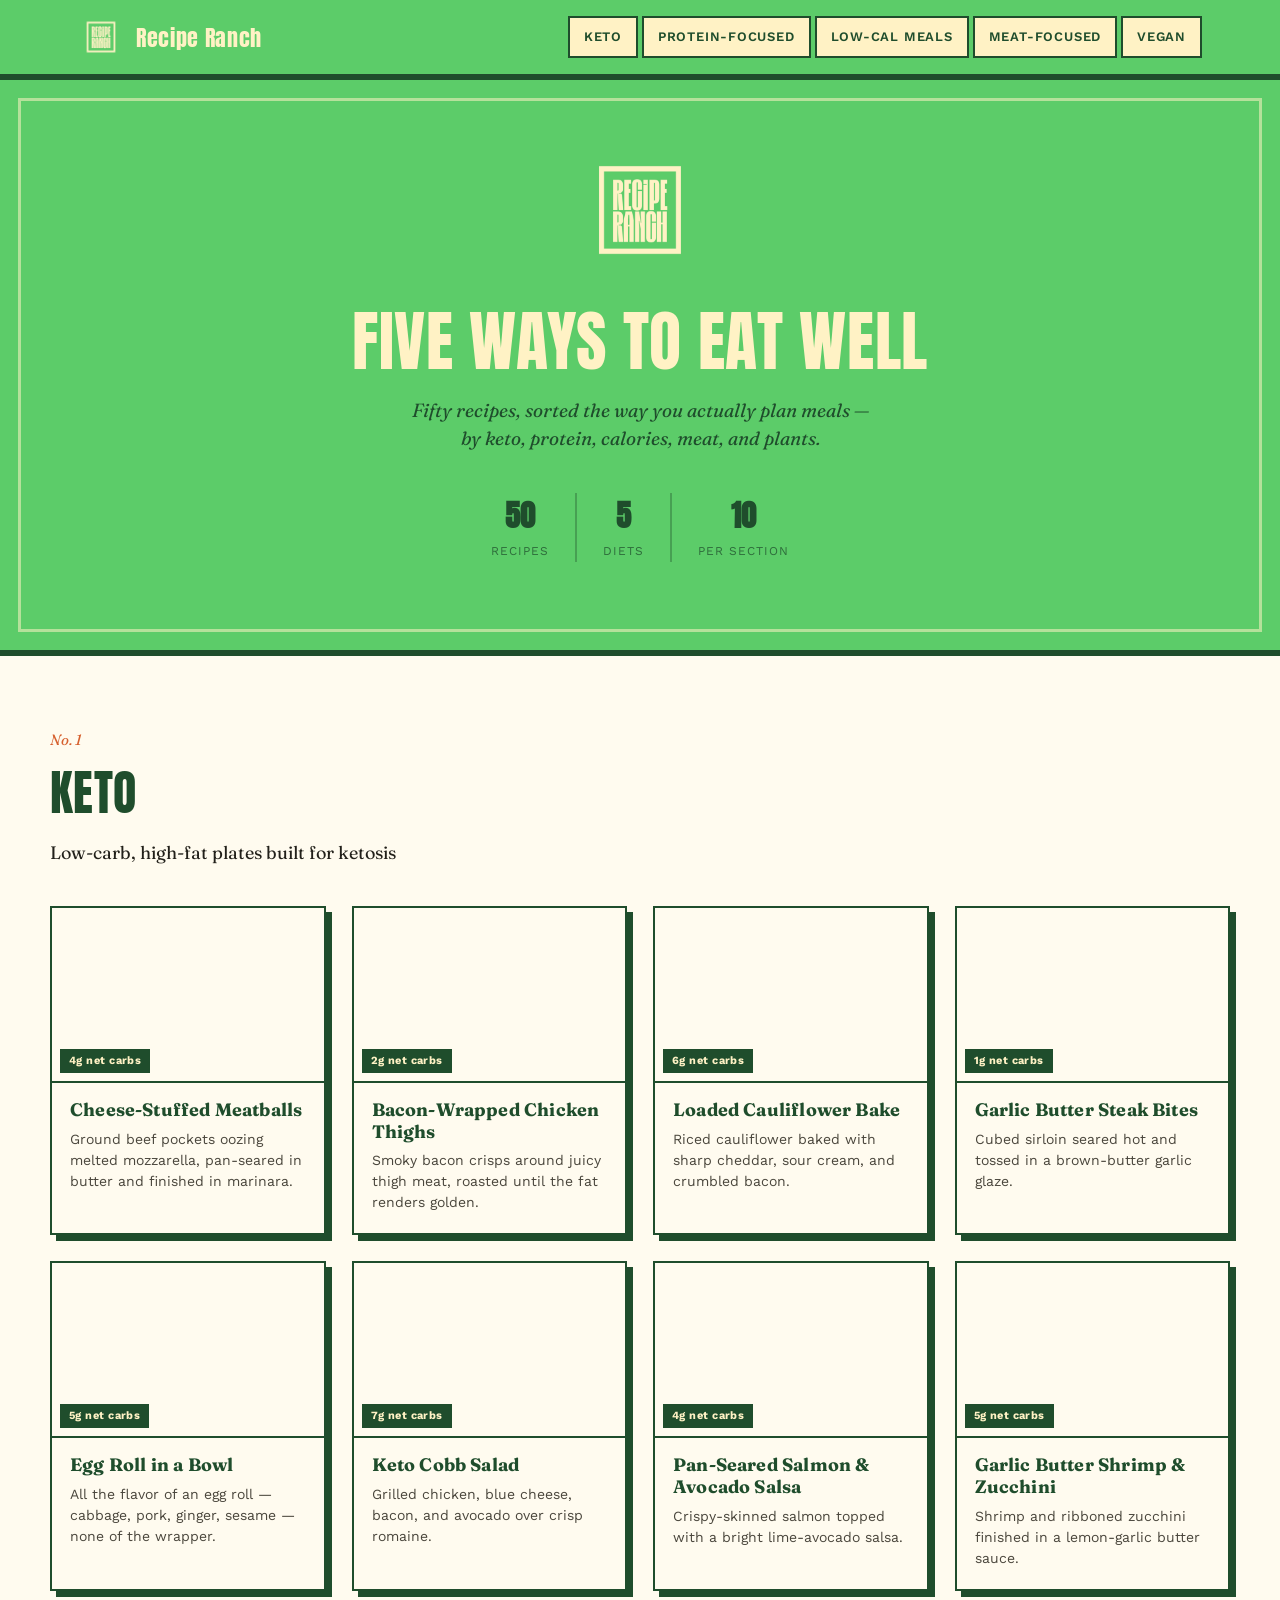
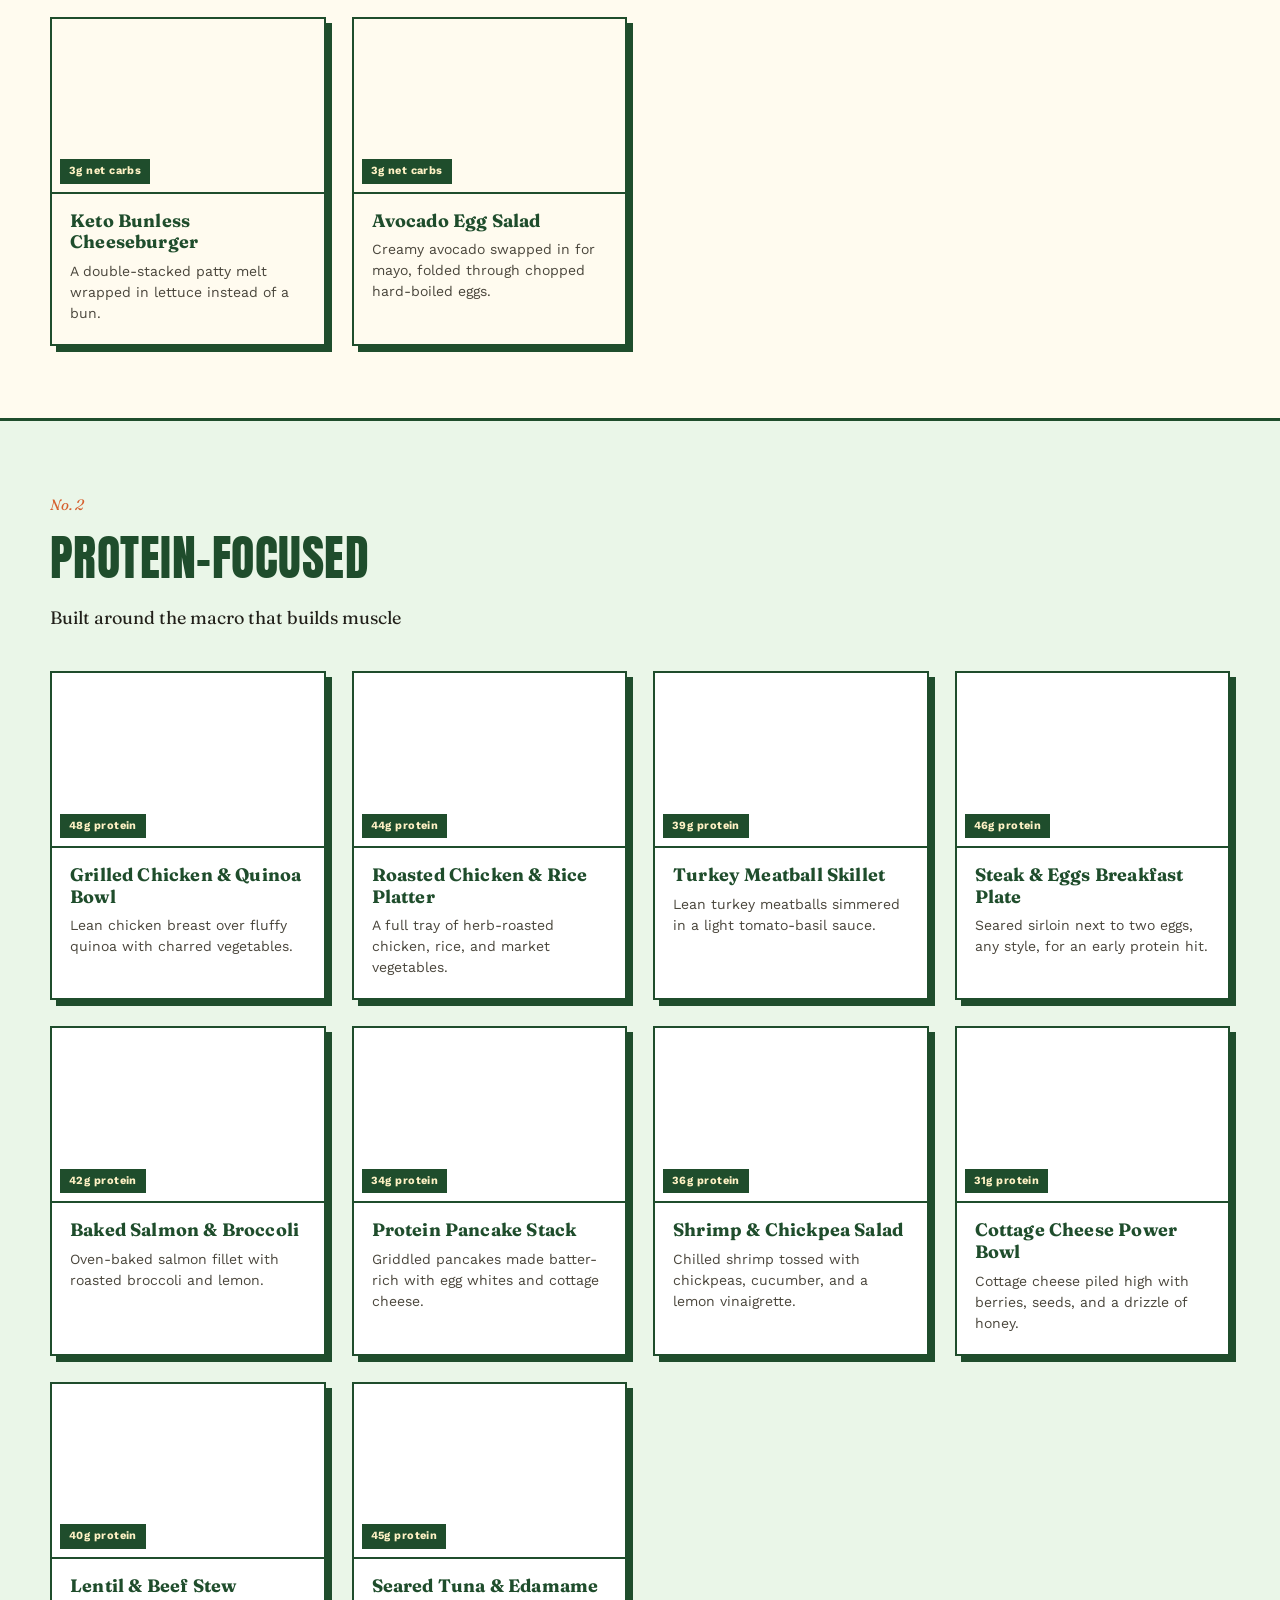
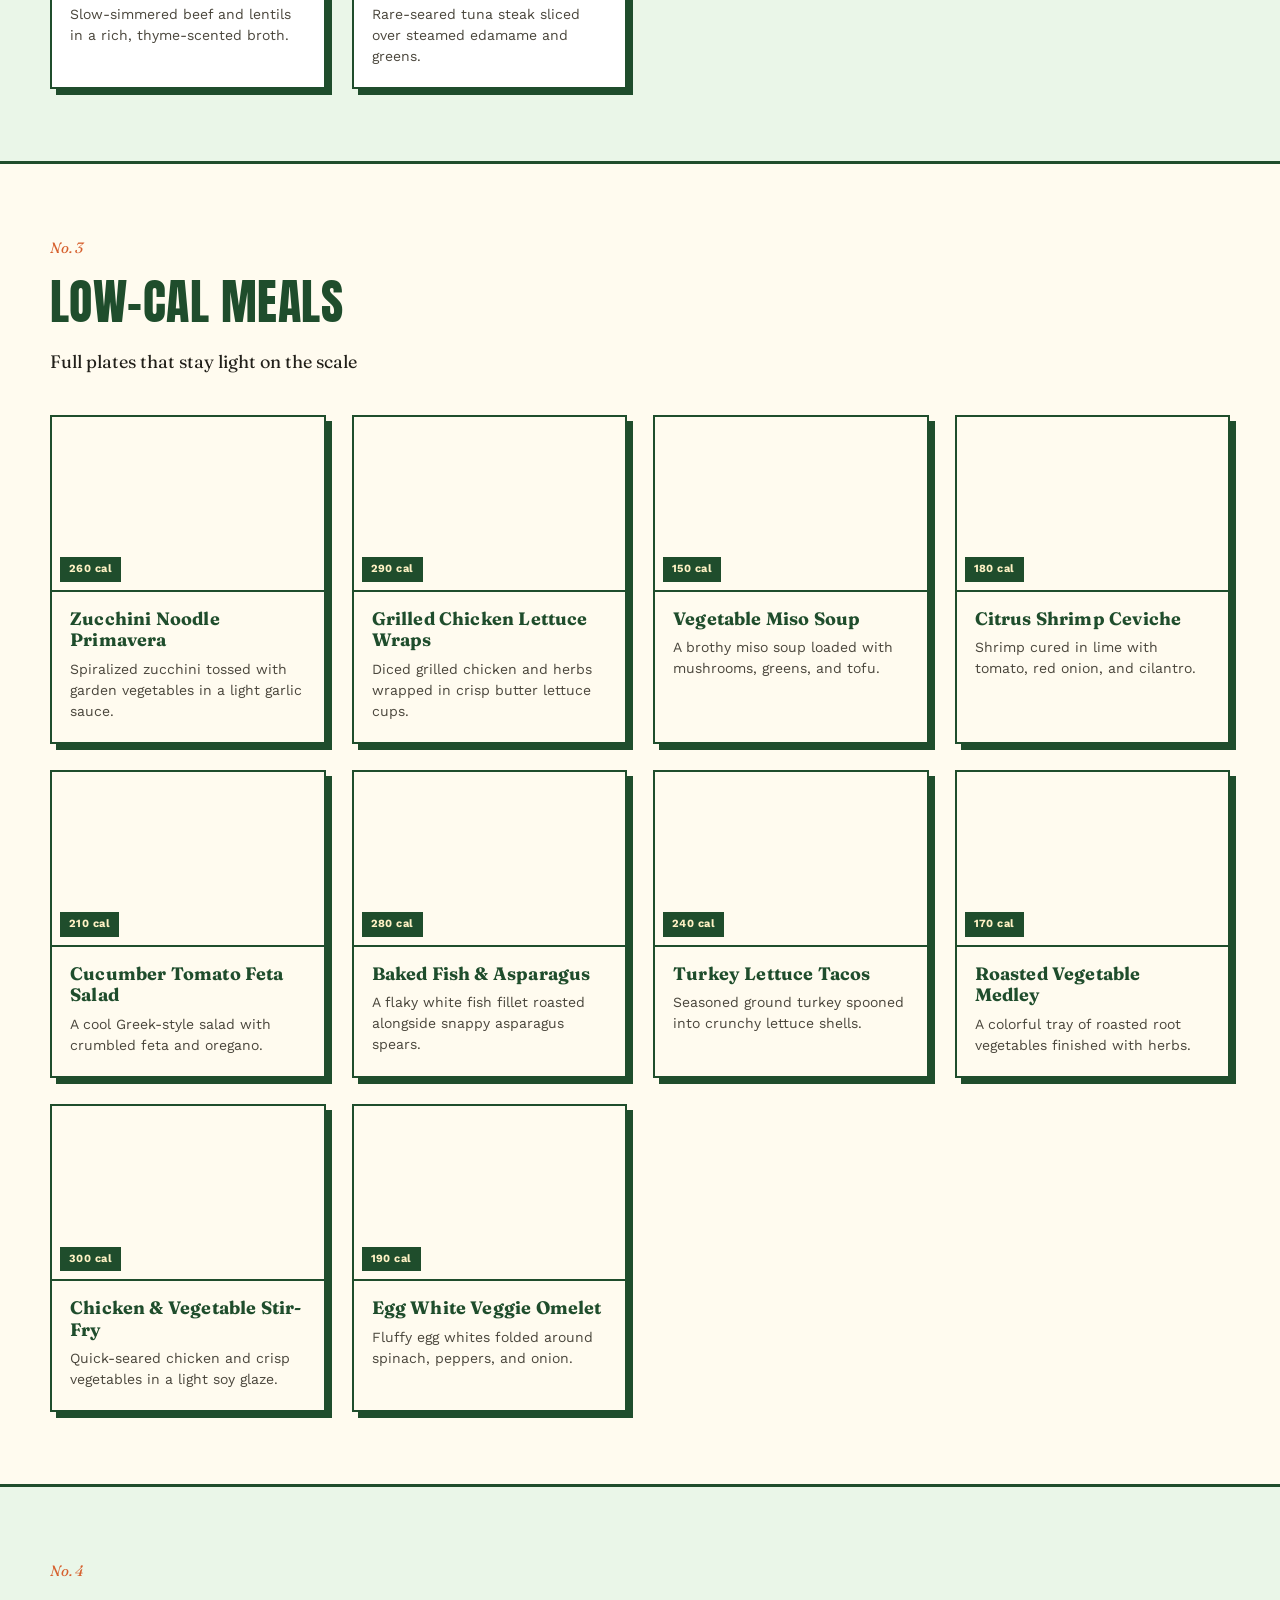
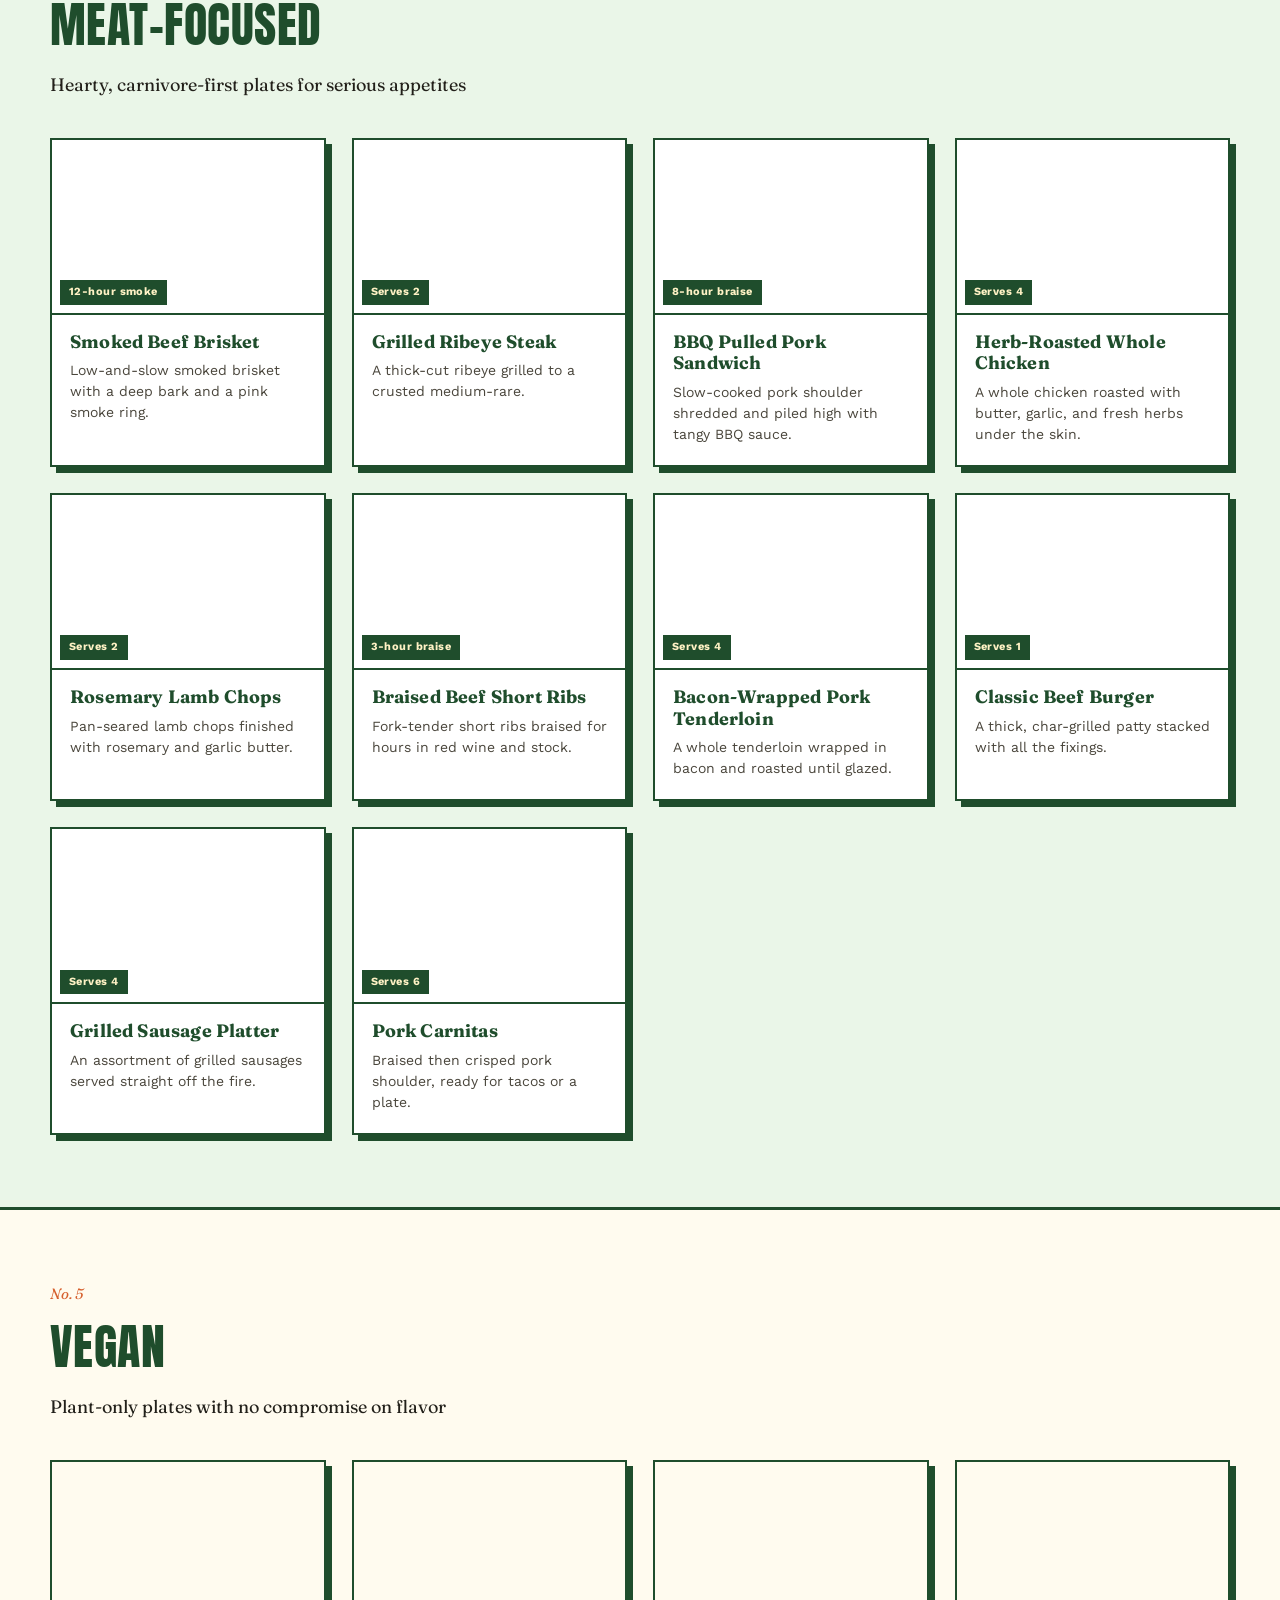
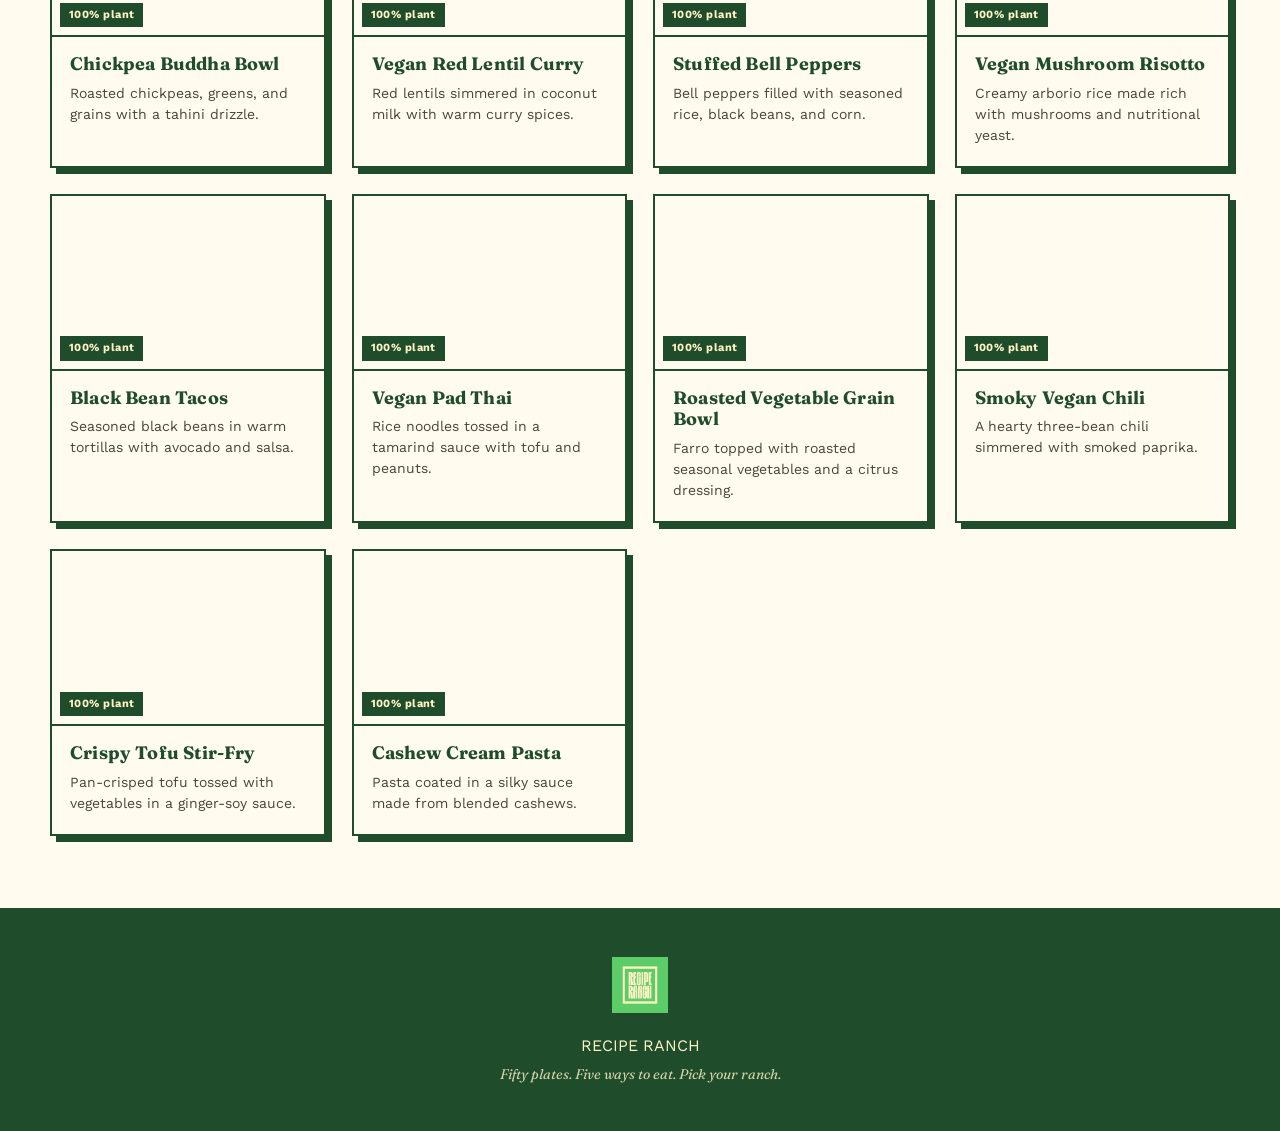
==== commit b3167225: "Fix WebKit display:none modal rule to prevent mobile blank screen on page load" ====
--- a/recipe-ranch.html
+++ b/recipe-ranch.html
@@ -308,20 +308,16 @@
   }
 
   .recipe-modal {
+    display: none;
     position: fixed;
     inset: 0;
     z-index: 1000;
-    display: flex;
+    padding: 20px;
     align-items: center;
     justify-content: center;
-    padding: 20px;
-    opacity: 0;
-    pointer-events: none;
-    transition: opacity 0.25s ease;
   }
   .recipe-modal:target {
-    opacity: 1;
-    pointer-events: auto;
+    display: flex !important;
   }
   .modal-overlay-bg {
     position: absolute;
@@ -522,10 +518,153 @@
     font-size: 14px;
     margin: 0;
   }
-  @media (max-width: 820px) {
-    .modal-hero { grid-template-columns: 1fr; }
-    .modal-hero-img { height: 200px; border-right: none; border-bottom: 4px solid var(--green-deep); }
-    .recipe-body-grid { grid-template-columns: 1fr; gap: 24px; padding: 20px; }
+  /* ---------- Comprehensive Mobile & Tablet Responsive Styles ---------- */
+  @media (max-width: 768px) {
+    .nav-wrap {
+      flex-direction: column;
+      align-items: center;
+      gap: 12px;
+      padding: 12px 16px;
+    }
+    nav {
+      display: flex !important;
+      justify-content: center;
+      gap: 6px;
+      flex-wrap: wrap;
+      width: 100%;
+    }
+    nav a {
+      font-size: 11px;
+      padding: 6px 10px;
+    }
+    .hero {
+      padding: 36px 16px 48px;
+    }
+    .hero h1 {
+      font-size: 36px;
+    }
+    .hero p.sub {
+      font-size: 15px;
+    }
+    .hero-stats div {
+      padding: 0 12px;
+    }
+    .hero-stats strong {
+      font-size: 22px;
+    }
+    .band {
+      padding: 36px 16px;
+    }
+    .grid {
+      grid-template-columns: repeat(auto-fill, minmax(220px, 1fr));
+      gap: 16px;
+    }
+    .card-body h3 {
+      font-size: 17px;
+    }
+    .card-body p {
+      font-size: 13px;
+    }
+
+    /* Modal Responsive Adjustments */
+    .recipe-modal {
+      padding: 10px;
+    }
+    .modal-dialog {
+      max-height: 94vh;
+      border-width: 3px;
+      box-shadow: 5px 5px 0 var(--green-deep);
+    }
+    .close-btn {
+      top: 10px;
+      right: 10px;
+      padding: 6px 10px;
+      font-size: 12px;
+    }
+    .modal-hero {
+      grid-template-columns: 1fr;
+    }
+    .modal-hero-img {
+      height: 160px;
+      min-height: 160px;
+      border-right: none;
+      border-bottom: 3px solid var(--green-deep);
+    }
+    .modal-hero-body {
+      padding: 16px 60px 16px 16px;
+    }
+    .modal-hero-body h2 {
+      font-size: 24px;
+    }
+    .modal-hero-body p {
+      font-size: 13px;
+    }
+    .modal-stats-bar {
+      grid-template-columns: repeat(3, 1fr);
+    }
+    .stat-box {
+      padding: 8px 4px;
+      border-bottom: 2px solid var(--green-deep);
+    }
+    .stat-box:nth-child(3n) {
+      border-right: none;
+    }
+    .stat-box label {
+      font-size: 10px;
+    }
+    .stat-box value {
+      font-size: 16px;
+    }
+    .recipe-body-grid {
+      grid-template-columns: 1fr;
+      gap: 20px;
+      padding: 16px;
+    }
+    .section-title {
+      font-size: 20px;
+    }
+    .ingredients-list li label {
+      font-size: 14px;
+      padding: 8px 10px;
+    }
+    .instruction-step {
+      grid-template-columns: 28px 1fr;
+      gap: 10px;
+      padding: 10px;
+    }
+    .step-num {
+      width: 28px;
+      height: 28px;
+      font-size: 14px;
+    }
+    .step-text {
+      font-size: 13px;
+    }
+    .chef-tip-box {
+      margin-top: 16px;
+      padding: 12px 14px;
+    }
+    .chef-tip-box h4 {
+      font-size: 15px;
+    }
+    .chef-tip-box p {
+      font-size: 13px;
+    }
+  }
+
+  @media (max-width: 400px) {
+    .modal-stats-bar {
+      grid-template-columns: repeat(2, 1fr);
+    }
+    .stat-box:nth-child(3n) {
+      border-right: 2px solid var(--green-deep);
+    }
+    .stat-box:nth-child(2n) {
+      border-right: none;
+    }
+    .grid {
+      grid-template-columns: 1fr;
+    }
   }
 </style>
 </head>
